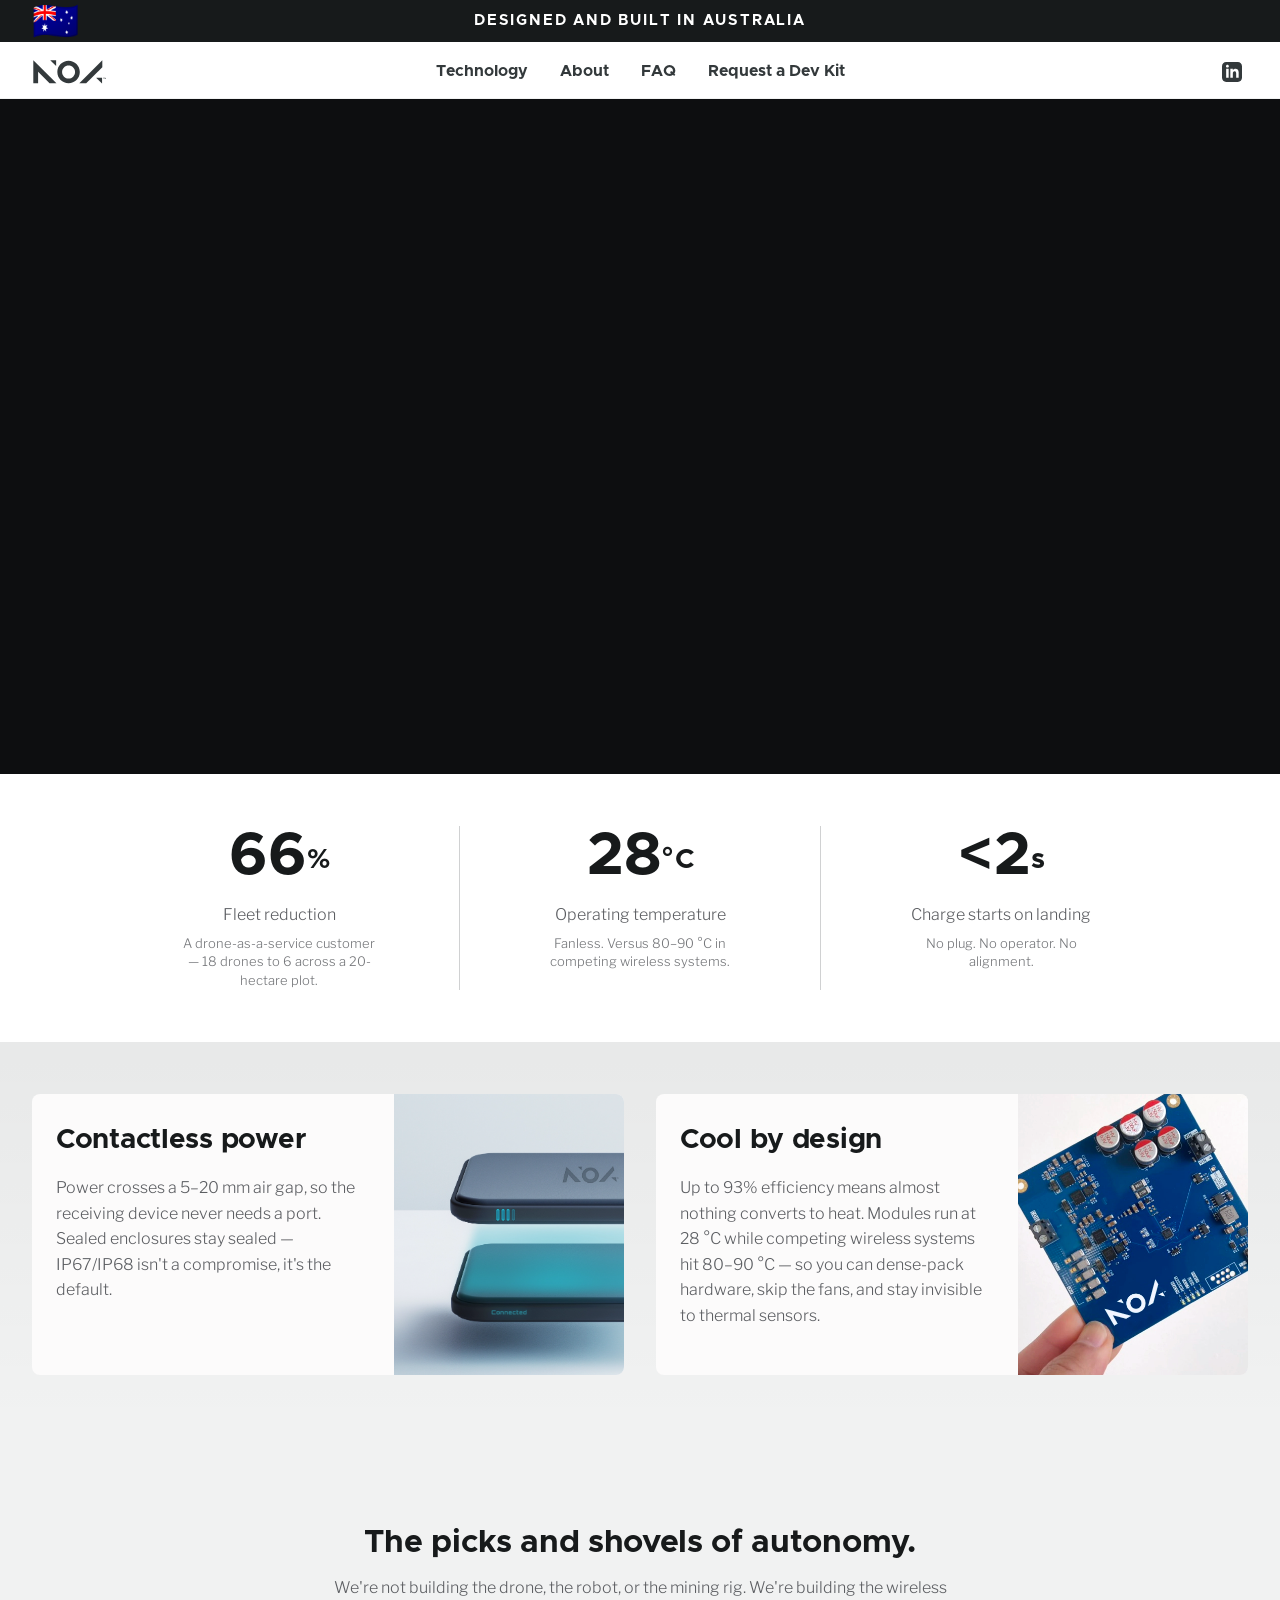
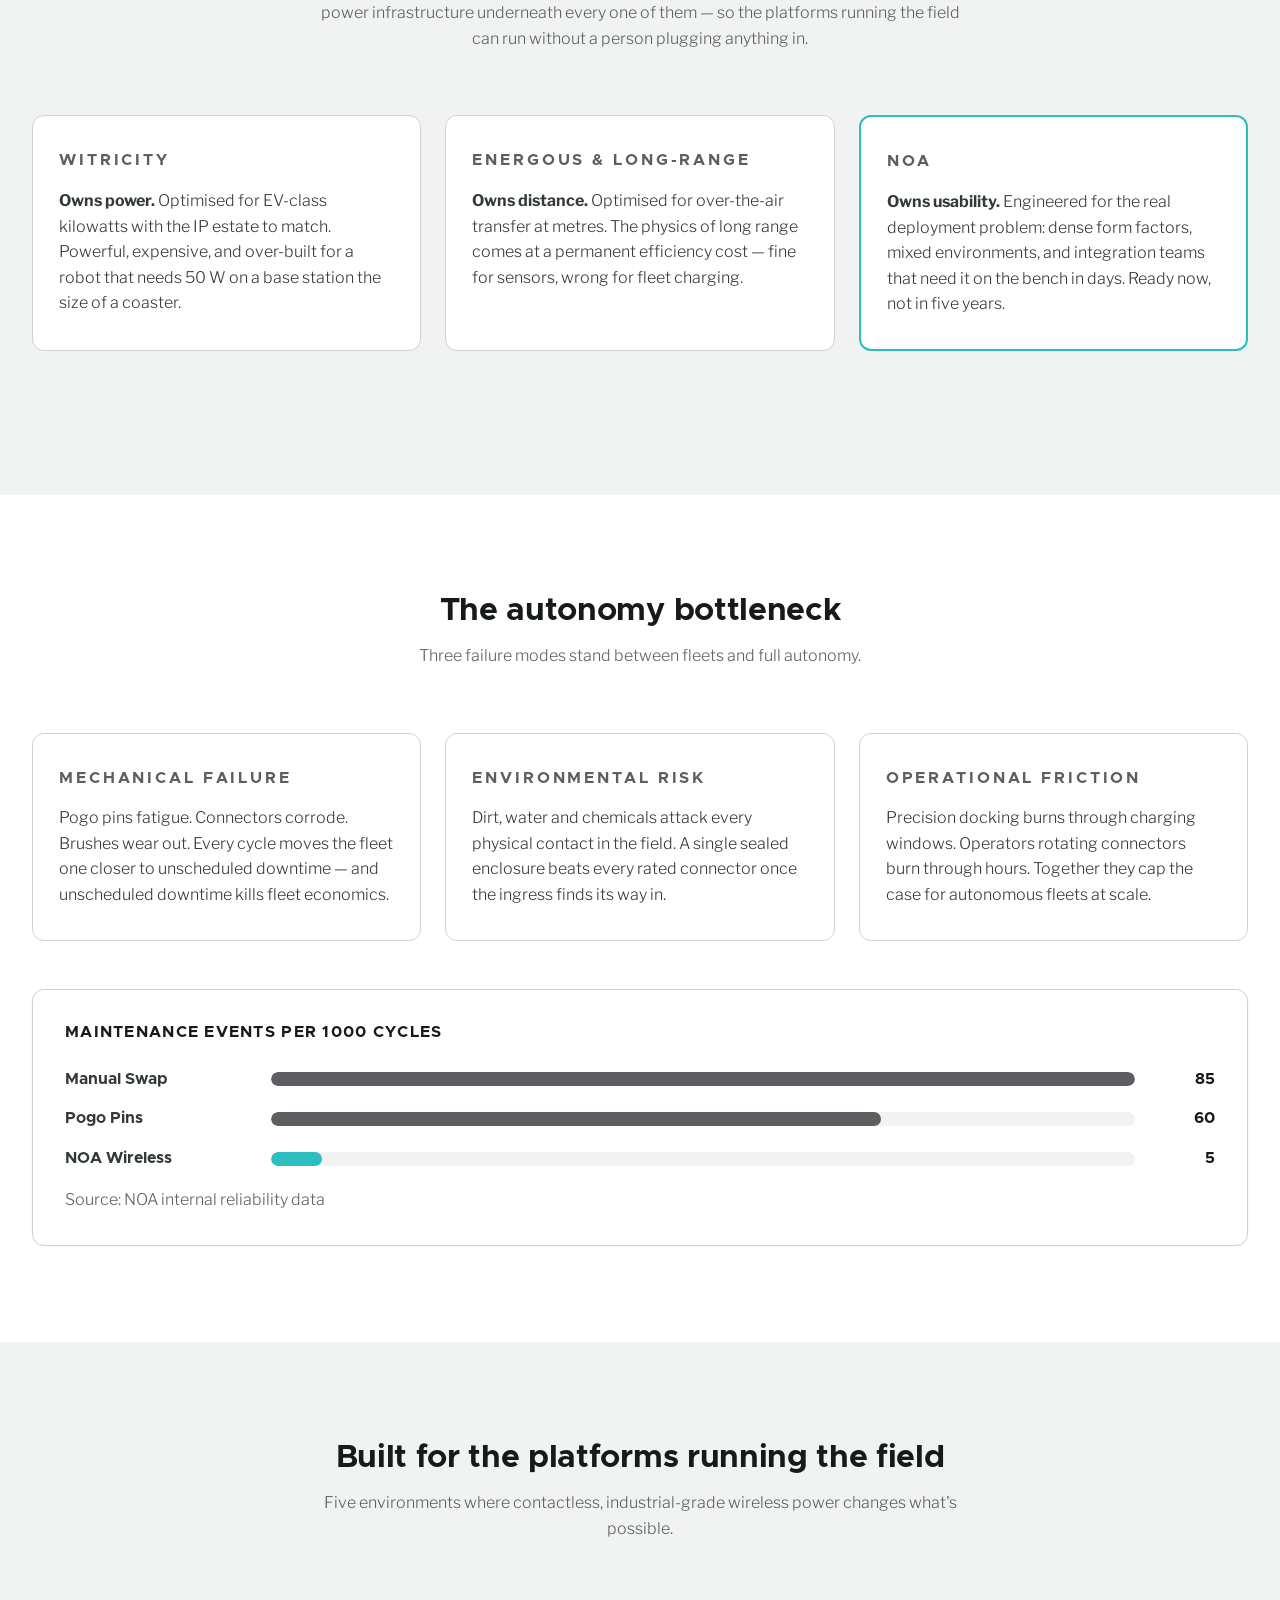
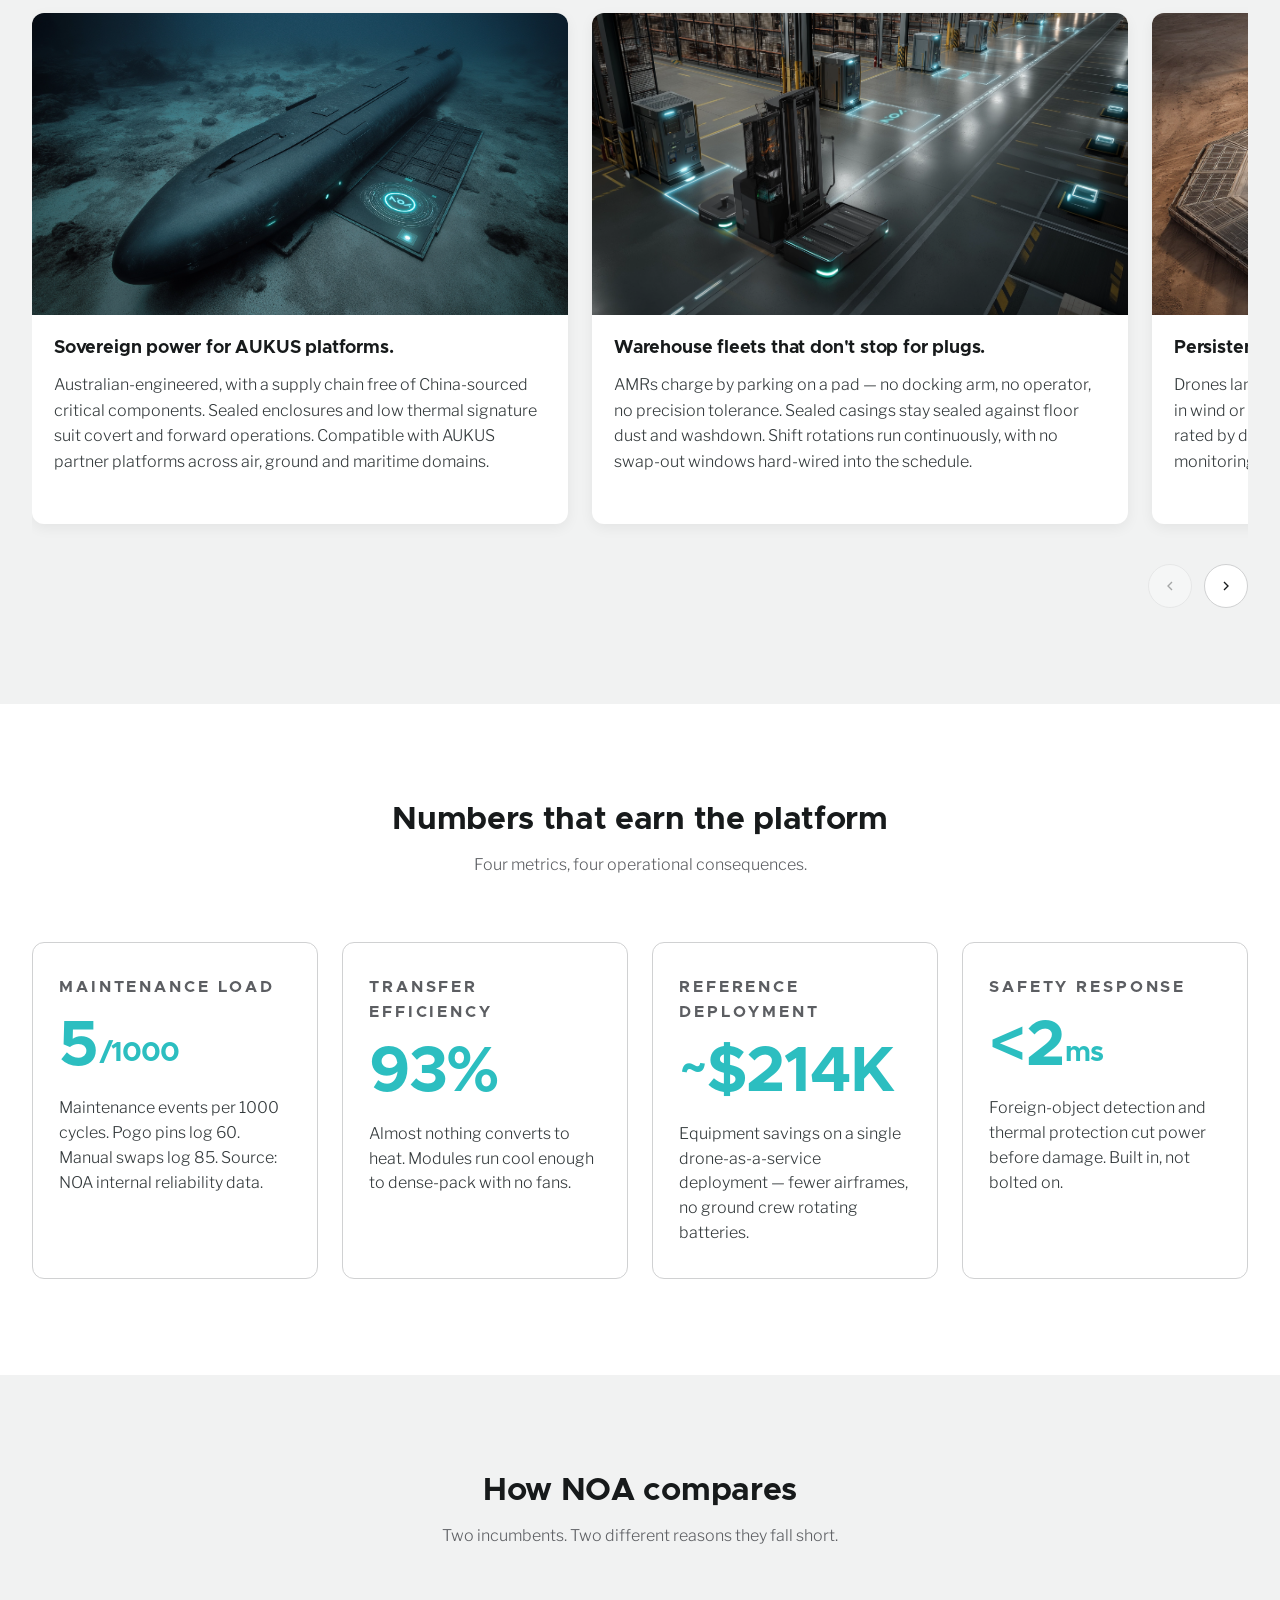
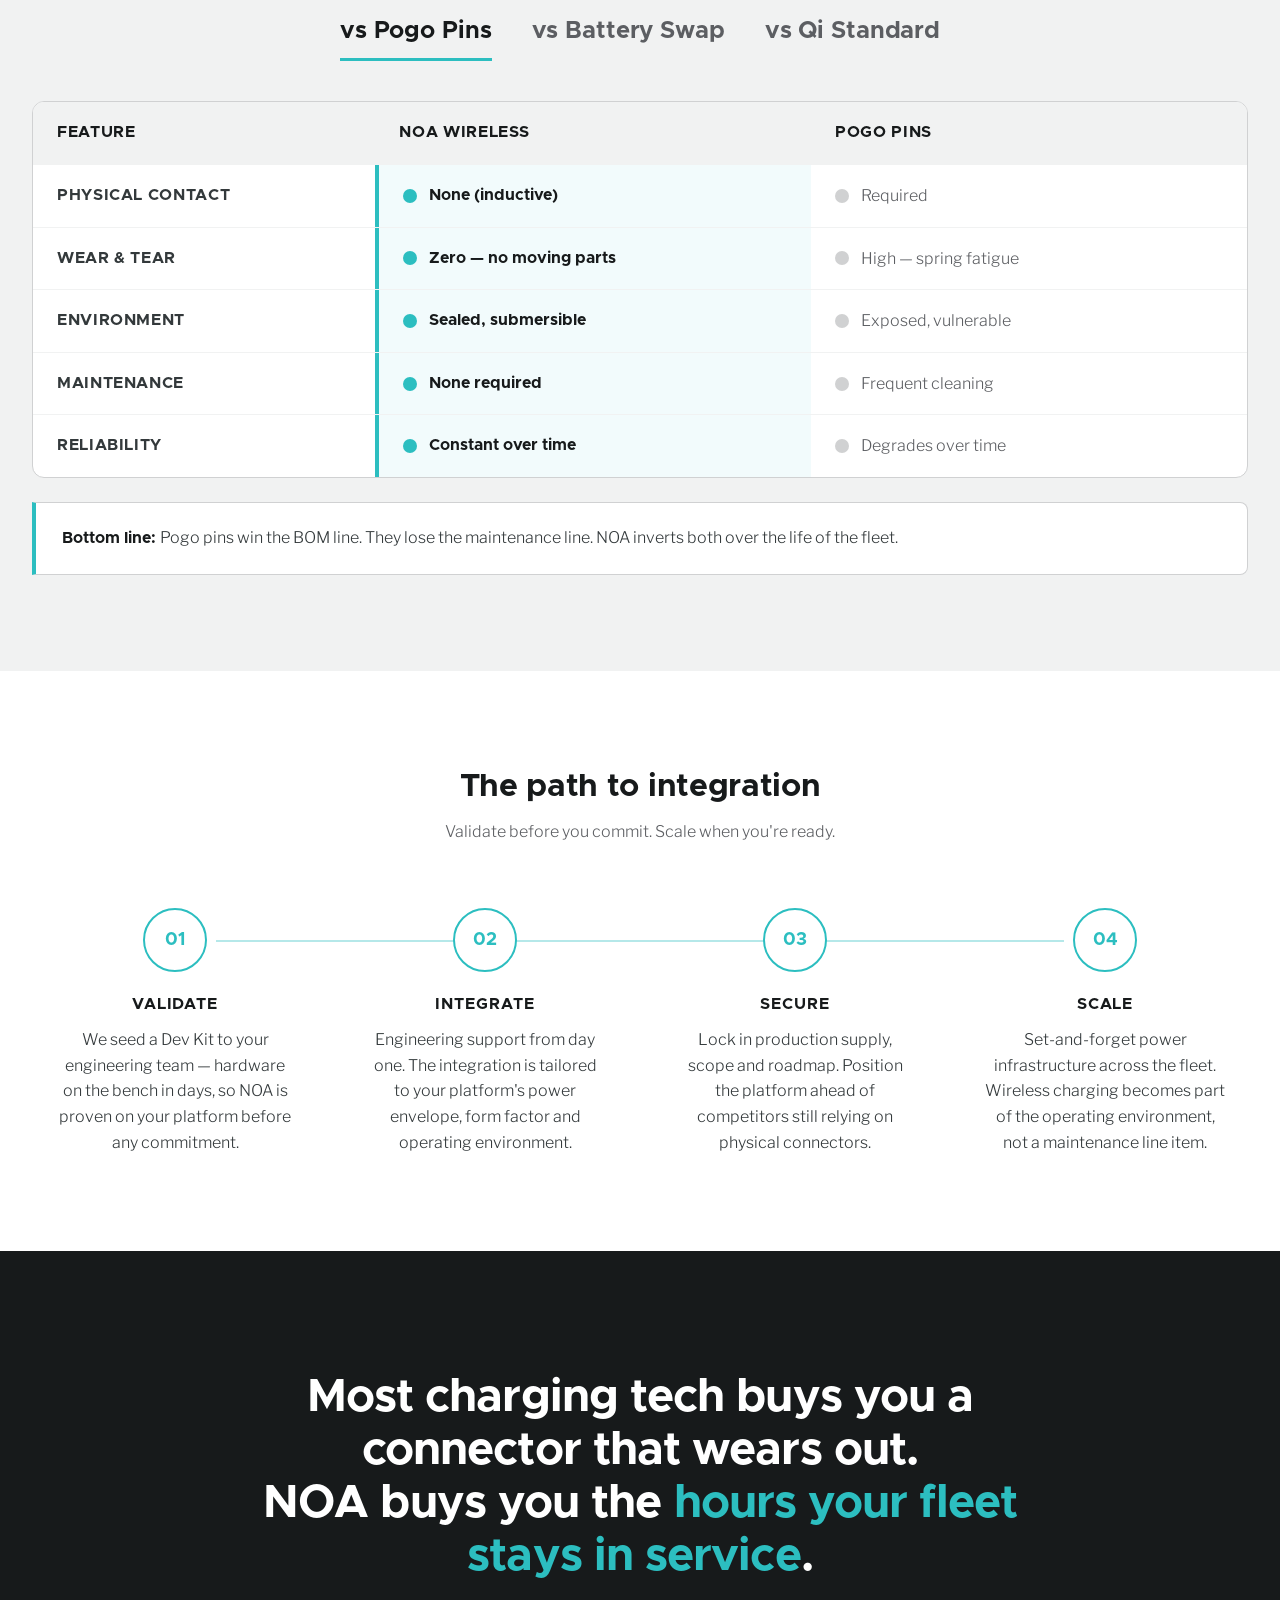
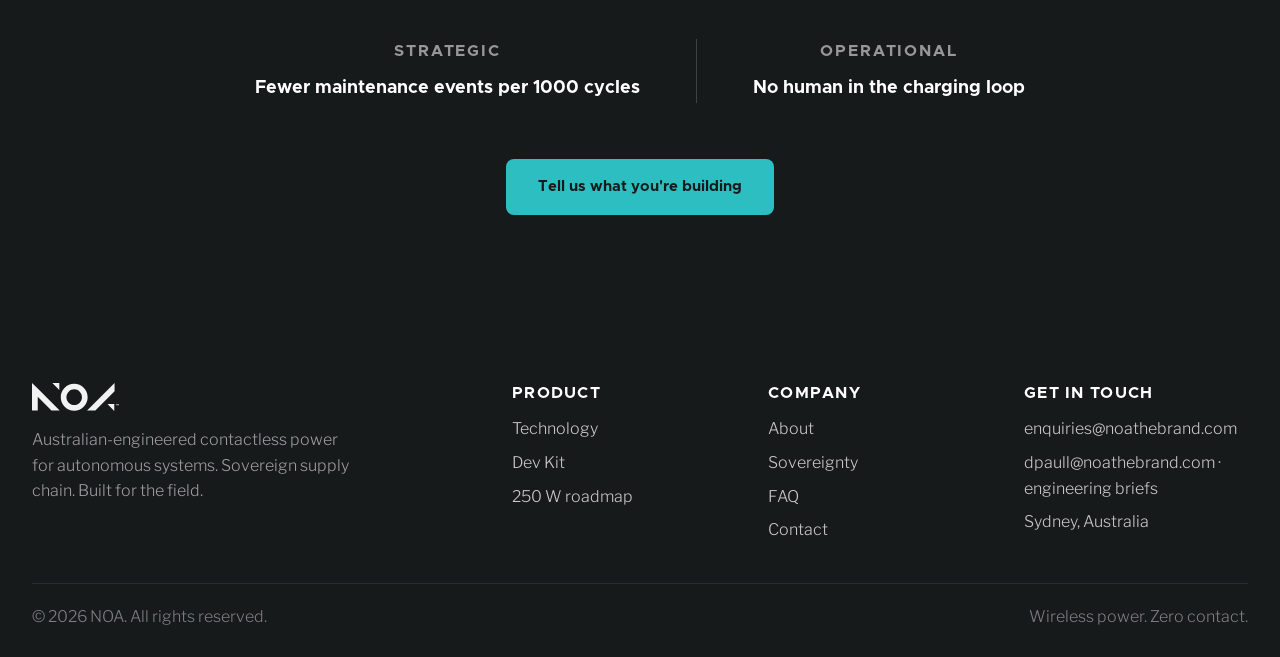
==== index.html @ d6470576 "Initial commit — NOA marketing website" ====
<!doctype html>
<html lang="en">
<head>
<meta charset="utf-8" />
<meta name="viewport" content="width=device-width, initial-scale=1" />
<title>NOA — Wireless Power. Zero Contact.</title>
<meta name="description" content="Australian-engineered contactless wireless power for autonomous platforms. 1–500W programmable, up to 93% efficiency, 28°C operating temperature, 5–20mm air gap. Sovereign supply chain." />

<!-- Open Graph / LinkedIn / Twitter share previews -->
<meta property="og:title" content="NOA — Wireless Power. Zero Contact." />
<meta property="og:description" content="Australian-engineered contactless wireless power for autonomous platforms. Sovereign supply chain. Built for the field." />
<meta property="og:type" content="website" />
<meta property="og:image" content="assets/hero-bg.png" />
<meta name="twitter:card" content="summary_large_image" />
<meta name="twitter:title" content="NOA — Wireless Power. Zero Contact." />
<meta name="twitter:description" content="Australian-engineered contactless wireless power for autonomous platforms. Sovereign supply chain. Built for the field." />
<meta name="twitter:image" content="assets/hero-bg.png" />
<link rel="icon" type="image/svg+xml" href="assets/logo.svg" />

<link rel="preconnect" href="https://fonts.googleapis.com">
<link rel="preconnect" href="https://fonts.gstatic.com" crossorigin>
<link href="https://fonts.googleapis.com/css2?family=Libre+Franklin:wght@300&display=swap" rel="stylesheet">

<style>
/* ---------- self-hosted brand font ---------- */
@font-face{
  font-family: "Metropolis";
  src: url("assets/fonts/Metropolis-Bold.otf") format("opentype");
  font-weight: 700;
  font-style: normal;
  font-display: swap;
}

/* ---------- design tokens (from Figma style guide node 10:150) ---------- */
:root{
  --c-ink:        #171a1b;   /* near-black */
  --c-charcoal:   #33393b;   /* dark grey */
  --c-mid:        #5c5e62;   /* mid grey */
  --c-iron:       #d0d1d2;   /* divider grey */
  --c-mist:       #d4dddd;   /* lighter grey */
  --c-fog:        #f1f2f2;   /* section grey */
  --c-paper:      #fcfbfb;   /* card grey */
  --c-white:      #ffffff;
  --c-teal:       #2cbec0;   /* primary teal */
  --c-teal-soft:  #69c9ca;   /* soft teal */

  --font-head: "Metropolis", system-ui, sans-serif;
  --font-body: "Libre Franklin", system-ui, sans-serif;

  --radius-sm: 4px;
  --radius-md: 8px;

  --container: 1280px;
}

/* ---------- reset ---------- */
*,*::before,*::after{ box-sizing: border-box; }
html,body{ margin:0; padding:0; }
body{
  font-family: var(--font-body);
  font-weight: 300;
  color: var(--c-charcoal);
  background: var(--c-white);
  -webkit-font-smoothing: antialiased;
  font-size: 16px;
  line-height: 1.6;
}
img{ display:block; max-width:100%; height:auto; }
a{ color: inherit; text-decoration: none; }
button{ font: inherit; }

h1,h2,h3,h4{
  font-family: var(--font-head);
  color: var(--c-ink);
  margin: 0;
  font-weight: 700;
  letter-spacing: -0.01em;
}
h1{ font-size: 38px; line-height: 1.2; }
h2{ font-size: 32px; line-height: 1.25; }
h3{ font-size: 24px; line-height: 1.32; }
h4{ font-size: 16px; line-height: 1.32; }

.eyebrow{
  font-family: var(--font-head);
  font-weight: 700;
  text-transform: uppercase;
  letter-spacing: 0.18em;
  font-size: 16px;
  color: var(--c-charcoal);
}

/* ---------- top bar (ticker + nav) ---------- */
.topbar{
  position: sticky;
  top: 0;
  z-index: 50;
}

/* announcement ticker */
.ticker{
  background: var(--c-ink);
  color: #ffffff;
}
.ticker__inner{
  position: relative;
  max-width: var(--container);
  margin: 0 auto;
  padding: 0 32px;
  height: 42px;
}
.ticker__item{
  position: absolute;
  inset: 0;
  display: flex;
  align-items: center;
  justify-content: center;
  font-family: var(--font-head);
  font-weight: 700;
  font-size: 15px;
  letter-spacing: 0.12em;
  text-transform: uppercase;
  color: #ffffff;
  opacity: 0;
  transition: opacity 400ms ease;
  pointer-events: none;
  white-space: nowrap;
  text-align: center;
  padding: 0 12px;
}
.ticker__item.is-active{ opacity: 1; }
.ticker__flag{
  position: absolute;
  left: 32px;
  top: 50%;
  transform: translateY(-50%);
  font-size: 38px;
  line-height: 1;
  z-index: 2;
  pointer-events: none;
  font-family: "Apple Color Emoji", "Segoe UI Emoji", "Noto Color Emoji", sans-serif;
}

/* ---------- header ---------- */
.site-header{
  background: rgba(255,255,255,0.92);
  backdrop-filter: saturate(140%) blur(8px);
  border-bottom: 1px solid var(--c-fog);
}
.site-header__inner{
  max-width: var(--container);
  margin: 0 auto;
  padding: 14px 32px;
  display: grid;
  grid-template-columns: 1fr auto 1fr;
  align-items: center;
  height: 56px;
}
.site-header__logo{ justify-self: start; display: inline-flex; align-items: center; }
.site-header__logo img{ height: 26px; width: auto; display: block; }
.site-nav{
  justify-self: center;
  display: flex;
  gap: 32px;
  align-items: center;
}
.site-nav a{
  font-family: var(--font-head);
  font-weight: 700;
  font-size: 16px;
  color: var(--c-charcoal);
}
.site-nav a:hover{ color: var(--c-teal); }
.site-header__social{
  justify-self: end;
  display: flex;
  align-items: center;
  gap: 14px;
}
.site-header__social a{
  display: inline-flex;
  align-items: center;
  justify-content: center;
  width: 32px;
  height: 32px;
  color: var(--c-charcoal);
  transition: color .15s ease;
}
.site-header__social a:hover{ color: var(--c-teal); }
.site-header__social svg{ width: 20px; height: 20px; display: block; }

/* ---------- hero ---------- */
.hero{
  position: relative;
  min-height: 675px;
  background: #0d0e10;
  color: #f8f8f8;
  overflow: hidden;
}
.hero__video{
  position: absolute;
  inset: 0;
  width: 100%;
  height: 100%;
  object-fit: cover;
  object-position: center bottom;
  z-index: 0;
}
.btn{
  display: inline-flex; align-items: center; justify-content: center;
  background: var(--c-teal);
  color: var(--c-ink);
  border: none;
  border-radius: var(--radius-md);
  padding: 14px 18px;
  max-height: 56px;
  font-family: var(--font-head);
  font-weight: 600;
  font-size: 16px;
  cursor: pointer;
  width: 100%;
  transition: background .15s ease, transform .15s ease;
}
.btn:hover{ background: var(--c-teal-soft); }
.btn:active{ transform: translateY(1px); }
.btn--inline{ width: auto; padding: 10px 18px; font-size: 16px; }

/* ---------- stats bar ---------- */
.stats{
  background: var(--c-white);
  padding: 52px 32px;
}
.stats__inner{
  max-width: var(--container);
  margin: 0 auto;
  display: flex;
  justify-content: center;
  align-items: stretch;
  gap: 80px;
  flex-wrap: wrap;
}
.stat{ text-align: center; min-width: 140px; }
.stat__value{
  font-family: var(--font-head);
  font-weight: 700;
  color: var(--c-ink);
  font-size: 60px;
  line-height: 1;
}
.stat__value sub{
  font-size: 28px;
  vertical-align: baseline;
  font-weight: 700;
  position: relative;
  bottom: 6px;
}
.stat__label{
  margin-top: 16px;
  color: var(--c-mid);
  font-size: 16px;
  font-family: var(--font-body);
}
.stat__sub{
  margin-top: 6px;
  color: var(--c-mid);
  font-size: 13px;
  font-family: var(--font-body);
  font-weight: 300;
  line-height: 1.45;
  max-width: 200px;
  margin-left: auto;
  margin-right: auto;
  opacity: 0.85;
}
.stats__divider{
  width: 1px;
  background: var(--c-iron);
  align-self: stretch;
}

/* ---------- feature cards (Contactless / Patented) ---------- */
.section-band{
  background: linear-gradient(180deg, rgba(0,0,0,0.04) 0%, rgba(102,102,102,0) 100%), var(--c-fog);
  padding: 52px 32px;
}
.feature-grid{
  max-width: var(--container);
  margin: 0 auto;
  display: grid;
  grid-template-columns: 1fr 1fr;
  gap: 32px;
}
.feature-card{
  background: var(--c-paper);
  border-radius: var(--radius-md);
  display: grid;
  grid-template-columns: 1fr 230px;
  min-height: 220px;
  overflow: hidden;
}
.feature-card__body{
  padding: 28px 24px;
  display: flex;
  flex-direction: column;
  justify-content: space-between;
}
.feature-card__title{
  font-family: var(--font-head);
  font-weight: 700;
  font-size: 28px;
  color: var(--c-ink);
  margin-bottom: 6px;
}
.feature-card__desc{
  color: var(--c-mid);
  font-size: 16px;
  margin-bottom: 18px;
}
.feature-card__media{
  background-position: center;
  background-size: cover;
  background-repeat: no-repeat;
}
.feature-card__media--charging{ background-image: url("assets/card-charging.webp"); }
.feature-card__media--patented{ background-image: url("assets/card-patented.webp"); }

/* ---------- footer ---------- */
.site-footer{
  background: var(--c-ink);
  color: #c8c9ca;
  padding: 48px 32px 28px;
}
.site-footer__inner{
  max-width: var(--container);
  margin: 0 auto;
  display: grid;
  grid-template-columns: 2fr 1fr 1fr 1fr;
  gap: 32px;
}
.site-footer h4{
  color: var(--c-white);
  font-size: 16px;
  text-transform: uppercase;
  letter-spacing: 0.08em;
  margin-bottom: 12px;
}
.site-footer ul{ list-style: none; padding: 0; margin: 0; }
.site-footer li{ margin-bottom: 8px; font-size: 16px; }
.site-footer a:hover{ color: var(--c-teal-soft); }
.site-footer__brand img{ height: 28px; margin-bottom: 12px; }
.site-footer__brand p{ font-size: 16px; color: #9b9d9f; max-width: 320px; }
.site-footer__bottom{
  max-width: var(--container);
  margin: 32px auto 0;
  padding-top: 20px;
  border-top: 1px solid #2a2d2f;
  display: flex;
  justify-content: space-between;
  font-size: 16px;
  color: #7c7e80;
}

/* ============================================================
   EXTENDED SECTIONS (1–6)
   ============================================================ */

.section{ padding: 96px 32px; }
.section--alt{ background: var(--c-fog); }
.section__inner{ max-width: var(--container); margin: 0 auto; }
.section__head{ text-align: center; margin-bottom: 64px; }
.section__head h2{ font-size: 32px; margin-bottom: 12px; }
.section__head p{
  font-size: 16px;
  color: var(--c-mid);
  max-width: 640px;
  margin: 0 auto;
}

/* SECTION 1 — bottleneck */
.bottleneck-grid{
  display: grid;
  grid-template-columns: repeat(3, 1fr);
  gap: 24px;
  margin-bottom: 48px;
}
.bottleneck-card{
  background: var(--c-white);
  border: 1px solid var(--c-iron);
  border-radius: 12px;
  padding: 32px 26px;
}
.bottleneck-card .eyebrow{
  display: block;
  margin-bottom: 14px;
  color: var(--c-mid);
}
.bottleneck-card p{
  font-size: 16px;
  line-height: 1.6;
  color: var(--c-charcoal);
  margin: 0;
}
.barchart{
  background: var(--c-white);
  border: 1px solid var(--c-iron);
  border-radius: 12px;
  padding: 32px;
  box-shadow: 0 1px 3px rgba(0,0,0,0.04);
}
.barchart__title{
  font-family: var(--font-head);
  font-weight: 700;
  font-size: 16px;
  color: var(--c-ink);
  margin: 0 0 24px;
  text-transform: uppercase;
  letter-spacing: 0.08em;
}
.barchart__row{
  display: grid;
  grid-template-columns: 190px 1fr 64px;
  align-items: center;
  gap: 16px;
  margin-bottom: 14px;
}
.barchart__label{
  font-family: var(--font-head);
  font-weight: 700;
  font-size: 16px;
  color: var(--c-charcoal);
}
.barchart__track{
  height: 14px;
  background: var(--c-fog);
  border-radius: 99px;
  overflow: hidden;
}
.barchart__fill{
  height: 100%;
  background: var(--c-mid);
  border-radius: 99px;
}
.barchart__fill--brand{ background: var(--c-teal); }
.barchart__value{
  font-family: var(--font-head);
  font-weight: 700;
  font-size: 16px;
  color: var(--c-ink);
  text-align: right;
}
.barchart__caption{
  margin: 16px 0 0;
  font-size: 16px;
  color: var(--c-mid);
}

/* SECTION 2 — industries carousel */
.carousel{ position: relative; }
.carousel__track{
  display: flex;
  gap: 24px;
  overflow-x: auto;
  scroll-snap-type: x mandatory;
  scroll-behavior: smooth;
  padding: 8px 0 24px;
  -webkit-overflow-scrolling: touch;
  scrollbar-width: none;
}
.carousel__track::-webkit-scrollbar{ display: none; }
.carousel__card{
  flex: 0 0 536px;
  scroll-snap-align: start;
  background: var(--c-white);
  border-radius: 12px;
  overflow: hidden;
  box-shadow: 0 4px 14px rgba(0,0,0,0.06);
  display: flex;
  flex-direction: column;
}
.carousel__card-image{
  aspect-ratio: 16 / 9;
  background: var(--c-fog);
  background-size: cover;
  background-position: center;
}
.carousel__card-body{
  padding: 22px 22px 24px;
  display: flex;
  flex-direction: column;
  gap: 12px;
  flex: 1;
}
.carousel__card-headline{
  font-family: var(--font-head);
  font-weight: 700;
  font-size: 18px;
  line-height: 1.3;
  color: var(--c-ink);
  margin: 0;
}
.carousel__card-body p{
  font-size: 16px;
  line-height: 1.6;
  color: var(--c-charcoal);
  margin: 0;
}
.carousel__nav{
  display: flex;
  gap: 12px;
  justify-content: flex-end;
  margin-top: 16px;
}
.carousel__btn{
  width: 44px;
  height: 44px;
  border-radius: 50%;
  border: 1px solid var(--c-iron);
  background: var(--c-white);
  color: var(--c-ink);
  cursor: pointer;
  display: inline-flex;
  align-items: center;
  justify-content: center;
  transition: border-color .15s, color .15s, opacity .15s;
}
.carousel__btn:hover{ border-color: var(--c-teal); color: var(--c-teal); }
.carousel__btn:focus-visible{ outline: 2px solid var(--c-teal); outline-offset: 2px; }
.carousel__btn:disabled{ opacity: 0.35; cursor: not-allowed; }
.carousel__btn svg{ width: 16px; height: 16px; }

/* SECTION 3 — Core USP grid */
.usp-grid{
  display: grid;
  grid-template-columns: repeat(4, 1fr);
  gap: 24px;
}
.usp-tile{
  background: var(--c-white);
  border: 1px solid var(--c-iron);
  border-radius: 12px;
  padding: 32px 26px;
  display: flex;
  flex-direction: column;
}
.usp-tile .eyebrow{
  display: block;
  margin-bottom: 14px;
  color: var(--c-mid);
}
.usp-tile__stat{
  font-family: var(--font-head);
  font-weight: 700;
  font-size: 64px;
  line-height: 1;
  color: var(--c-teal);
  margin: 0 0 18px;
  letter-spacing: -0.02em;
}
.usp-tile__stat sub{
  font-size: 28px;
  vertical-align: baseline;
  font-weight: 700;
  position: relative;
  bottom: 4px;
  margin-left: 2px;
}
.usp-tile__consequence{
  font-size: 16px;
  line-height: 1.55;
  color: var(--c-charcoal);
  margin: 0;
}

/* SECTION 4 — comparison */
.compare{
  background: var(--c-white);
  border: 1px solid var(--c-iron);
  border-radius: 12px;
  overflow: hidden;
}
.compare__row{
  display: grid;
  grid-template-columns: 1.1fr 1.4fr 1.4fr;
  border-bottom: 1px solid var(--c-fog);
}
.compare__row:last-child{ border-bottom: 0; }
.compare__row--head{ background: var(--c-fog); }
.compare__cell{
  padding: 18px 24px;
  font-size: 16px;
  color: var(--c-charcoal);
  display: flex;
  align-items: center;
}
.compare__row--head .compare__cell{
  font-family: var(--font-head);
  font-weight: 700;
  font-size: 16px;
  text-transform: uppercase;
  letter-spacing: 0.04em;
  color: var(--c-ink);
}
.compare__cell--feature{
  font-family: var(--font-head);
  font-weight: 700;
  font-size: 16px;
  text-transform: uppercase;
  letter-spacing: 0.04em;
  color: var(--c-charcoal);
}
.compare__cell--noa{
  background: rgba(44,190,192,0.06);
  border-left: 4px solid var(--c-teal);
  font-family: var(--font-head);
  font-weight: 700;
  font-size: 16px;
  color: var(--c-ink);
}
.compare__cell--pogo{ color: var(--c-mid); }
.compare__indicator{
  display: inline-block;
  width: 14px;
  height: 14px;
  border-radius: 50%;
  margin-right: 12px;
  flex-shrink: 0;
}
.compare__cell--noa .compare__indicator{ background: var(--c-teal); }
.compare__cell--pogo .compare__indicator{ background: var(--c-iron); }
.compare-callout{
  margin-top: 24px;
  padding: 22px 26px;
  border-left: 4px solid var(--c-teal);
  background: var(--c-white);
  border-radius: 0 8px 8px 0;
  font-size: 16px;
  line-height: 1.6;
  color: var(--c-charcoal);
  border-top: 1px solid var(--c-iron);
  border-right: 1px solid var(--c-iron);
  border-bottom: 1px solid var(--c-iron);
}
.compare-callout strong{
  font-family: var(--font-head);
  font-weight: 700;
  color: var(--c-ink);
  margin-right: 4px;
}

/* Qi cells — same visual treatment as pogo */
.compare__cell--qi{ color: var(--c-mid); }
.compare__cell--qi .compare__indicator{ background: var(--c-iron); }

/* Battery-swap cells — same visual treatment as pogo */
.compare__cell--swap{ color: var(--c-mid); }
.compare__cell--swap .compare__indicator{ background: var(--c-iron); }

/* compare-tabs — tabbed switching between comparison panels */
.compare-tabs__list{
  display: flex;
  justify-content: center;
  flex-wrap: wrap;
  gap: 40px;
  margin-bottom: 40px;
}
.compare-tabs__btn{
  font-family: var(--font-head);
  font-weight: 700;
  font-size: 24px;
  line-height: 1.25;
  letter-spacing: -0.005em;
  padding: 4px 0 12px;
  background: transparent;
  border: 0;
  border-bottom: 3px solid transparent;
  border-radius: 0;
  color: var(--c-mid);
  cursor: pointer;
  transition: color 0.15s ease, border-color 0.15s ease;
}
.compare-tabs__btn:hover{
  color: var(--c-teal);
}
.compare-tabs__btn[aria-selected="true"]{
  color: var(--c-ink);
  border-bottom-color: var(--c-teal);
}
.compare-tabs__btn[aria-selected="true"]:hover{
  color: var(--c-ink);
}
.compare-tabs__btn:focus-visible{
  outline: 2px solid var(--c-teal);
  outline-offset: 4px;
}
.compare-tabs__panels{
  display: grid;
  grid-template-columns: 1fr;
}
.compare-tabs__panel{
  grid-area: 1 / 1;
  opacity: 1;
  visibility: visible;
  transition: opacity 200ms ease, visibility 0s linear 0s;
}
.compare-tabs__panel[hidden]{
  display: block;
  opacity: 0;
  visibility: hidden;
  pointer-events: none;
  transition: opacity 200ms ease, visibility 0s linear 200ms;
}
@media (prefers-reduced-motion: reduce){
  .compare-tabs__panel{ transition: none; }
  .compare-tabs__panel[hidden]{ transition: none; }
}

/* SECTION 5 — path to integration */
.path-flow{
  display: grid;
  grid-template-columns: repeat(4, 1fr);
  gap: 24px;
  position: relative;
}
.path-flow::before{
  content: "";
  position: absolute;
  top: 32px;
  left: calc(12.5% + 32px);
  right: calc(12.5% + 32px);
  height: 2px;
  background: rgba(44,190,192,0.35);
  z-index: 0;
}
.path-step{
  position: relative;
  z-index: 1;
  text-align: center;
  display: flex;
  flex-direction: column;
  align-items: center;
}
.path-step__num{
  width: 64px;
  height: 64px;
  border-radius: 50%;
  background: var(--c-white);
  border: 2px solid var(--c-teal);
  display: flex;
  align-items: center;
  justify-content: center;
  font-family: var(--font-head);
  font-weight: 700;
  font-size: 18px;
  color: var(--c-teal);
  margin-bottom: 22px;
}
.path-step__label{
  font-family: var(--font-head);
  font-weight: 700;
  font-size: 16px;
  text-transform: uppercase;
  letter-spacing: 0.06em;
  color: var(--c-ink);
  margin: 0 0 12px;
}
.path-step__body{
  font-size: 16px;
  line-height: 1.6;
  color: var(--c-charcoal);
  margin: 0;
  max-width: 240px;
}

/* SECTION 6 — strategic choice closer */
.closer{
  background: var(--c-ink);
  color: #f5f5f5;
  padding: 120px 32px;
  text-align: center;
}
.closer__inner{ max-width: 880px; margin: 0 auto; }
.closer__head{
  font-family: var(--font-head);
  font-weight: 700;
  font-size: 46px;
  line-height: 1.15;
  color: #ffffff;
  margin: 0 0 56px;
  letter-spacing: -0.02em;
}
.closer__head .accent{ color: var(--c-teal); }
.closer__pillars{
  display: flex;
  justify-content: center;
  align-items: stretch;
  gap: 56px;
  margin-bottom: 56px;
}
.closer__pillar{
  text-align: center;
  display: flex;
  flex-direction: column;
  gap: 10px;
}
.closer__pillar-label{
  font-family: var(--font-head);
  font-weight: 700;
  font-size: 16px;
  text-transform: uppercase;
  letter-spacing: 0.12em;
  color: rgba(255,255,255,0.55);
}
.closer__pillar-text{
  font-family: var(--font-head);
  font-weight: 700;
  font-size: 18px;
  color: #ffffff;
}
.closer__divider{
  width: 1px;
  background: rgba(255,255,255,0.18);
}
.closer .btn{
  width: auto;
  padding: 16px 32px;
  font-size: 15px;
  border-color: var(--c-teal);
}

/* shared responsive for new sections */
@media (max-width: 1024px){
  .usp-grid{ grid-template-columns: repeat(2, 1fr); }
  .carousel__card{ flex: 0 0 536px; }
  .path-flow::before{ left: 12.5%; right: 12.5%; }
}
@media (max-width: 768px){
  .section{ padding: 64px 20px; }
  .section__head{ margin-bottom: 40px; }
  .section__head h2{ font-size: 26px; }
  .bottleneck-grid{ grid-template-columns: 1fr; gap: 16px; margin-bottom: 32px; }
  .barchart{ padding: 24px 20px; }
  .barchart__row{ grid-template-columns: 130px 1fr 48px; gap: 12px; }
  .barchart__label{ font-size: 14px; }
  .barchart__caption{ font-size: 14px; }
  .carousel__card{ flex: 0 0 536px; }
  .carousel__nav{ display: none; }
  .usp-grid{ grid-template-columns: 1fr; }
  .usp-tile__stat{ font-size: 56px; }
  .compare__row{ grid-template-columns: 1fr; }
  .compare__row--head{ display: none; }
  .compare__cell{ padding: 12px 20px; font-size: 16px; }
  .compare__cell--feature{ background: var(--c-fog); padding-top: 14px; padding-bottom: 14px; }
  .compare__cell--noa::before{ content: "NOA Wireless · "; font-size: 16px; letter-spacing: 0.04em; color: var(--c-teal); margin-right: 8px; text-transform: uppercase; }
  .compare__cell--pogo::before{ content: "Pogo Pins · "; font-size: 16px; letter-spacing: 0.04em; color: var(--c-mid); margin-right: 8px; text-transform: uppercase; }
  .compare__cell--qi::before{ content: "Qi Standard · "; font-size: 16px; letter-spacing: 0.04em; color: var(--c-mid); margin-right: 8px; text-transform: uppercase; }
  .compare__cell--swap::before{ content: "Battery Swap · "; font-size: 16px; letter-spacing: 0.04em; color: var(--c-mid); margin-right: 8px; text-transform: uppercase; }
  .path-flow{ grid-template-columns: 1fr; gap: 36px; }
  .path-flow::before{ display: none; }
  .path-step__label{ font-size: 14px; }
  .closer{ padding: 80px 20px; }
  .closer__head{ font-size: 22px; margin-bottom: 40px; }
  .closer__pillars{ flex-direction: column; gap: 28px; margin-bottom: 40px; }
  .closer__divider{ display: none; }
  .closer__pillar-label{ font-size: 13px; }
  .eyebrow{ font-size: 14px; }
  .site-nav a{ font-size: 14px; }
  .site-footer h4{ font-size: 14px; }
  .site-footer li{ font-size: 14px; }
  .site-footer__brand p{ font-size: 14px; }
  .site-footer__bottom{ font-size: 12px; flex-wrap: wrap; gap: 8px; }
}
@media (prefers-reduced-motion: reduce){
  .carousel__track{ scroll-behavior: auto; }
}

/* ---------- responsive ---------- */
@media (max-width: 980px){
  .feature-grid{ grid-template-columns: 1fr; }
  .feature-card{ grid-template-columns: 1fr; }
  .feature-card__media{ height: 180px; }
  .site-footer__inner{ grid-template-columns: 1fr 1fr; }
}
@media (max-width: 600px){
  .ticker{ display: none; }
  .stats__inner{ gap: 32px; }
  .stats__divider{ display: none; }
  .stat__value{ font-size: 44px; }
  .site-header__inner{ padding: 12px 20px; }
  .site-nav a:last-child{ display: none; }
  .site-nav{ gap: 14px; }
}
</style>
</head>
<body>

<!-- ============ TOPBAR (TICKER + HEADER) ============ -->
<div class="topbar">
  <div class="ticker" aria-label="Announcements">
    <div class="ticker__inner" id="ticker">
      <span class="ticker__flag" aria-hidden="true">🇦🇺</span>
      <div class="ticker__item is-active">Designed and built in Australia</div>
      <div class="ticker__item">Sovereign supply chain. No China-sourced components.</div>
      <div class="ticker__item">Sovereign capability for AUKUS partners</div>
    </div>
  </div>
<header class="site-header">
  <div class="site-header__inner">
    <a href="/" class="site-header__logo" aria-label="NOA home">
      <img src="assets/logo.svg" alt="NOA" />
    </a>
    <nav class="site-nav" aria-label="Primary">
      <a href="tech.html">Technology</a>
      <a href="about.html">About</a>
      <a href="faq.html">FAQ</a>
      <a href="contact.html">Request a Dev Kit</a>
    </nav>
    <div class="site-header__social">
      <a href="https://au.linkedin.com/company/noathebrand" target="_blank" rel="noopener" aria-label="NOA on LinkedIn">
        <svg viewBox="0 0 24 24" aria-hidden="true" fill="currentColor"><path d="M19 0h-14c-2.761 0-5 2.239-5 5v14c0 2.761 2.239 5 5 5h14c2.762 0 5-2.239 5-5v-14c0-2.761-2.238-5-5-5zm-11 19h-3v-11h3v11zm-1.5-12.268c-.966 0-1.75-.79-1.75-1.764s.784-1.764 1.75-1.764 1.75.79 1.75 1.764-.783 1.764-1.75 1.764zm13.5 12.268h-3v-5.604c0-3.368-4-3.113-4 0v5.604h-3v-11h3v1.765c1.396-2.586 7-2.777 7 2.476v6.759z"/></svg>
      </a>
    </div>
  </div>
</header>
</div>

<!-- ============ HERO ============ -->
<section class="hero" aria-label="NOA introduction">
  <video class="hero__video" autoplay muted loop playsinline poster="assets/hero-bg.png" aria-hidden="true">
    <source src="assets/NOA-DRONE-WIRELESS-CHARGE-26SEC_LOOP-UHD%202_1.mp4" type="video/mp4" />
  </video>
  <script>
    (function(){
      var w = window.innerWidth || document.documentElement.clientWidth || screen.width;
      if(w > 0 && w <= 768){
        var v = document.currentScript.previousElementSibling;
        v.querySelector('source').src = 'assets/NOA-DRONE-WIRELESS-CHARGE-26SEC_MOBILE.mp4';
        v.load();
      }
    })();
  </script>
</section>

<!-- ============ STATS — proof-led ============ -->
<section class="stats" aria-label="Proof points">
  <div class="stats__inner">
    <div class="stat">
      <div class="stat__value">66<sub>%</sub></div>
      <div class="stat__label">Fleet reduction</div>
      <div class="stat__sub">A drone-as-a-service customer — 18 drones to 6 across a 20-hectare plot.</div>
    </div>
    <div class="stats__divider" aria-hidden="true"></div>
    <div class="stat">
      <div class="stat__value">28<sub>°C</sub></div>
      <div class="stat__label">Operating temperature</div>
      <div class="stat__sub">Fanless. Versus 80–90&nbsp;°C in competing wireless systems.</div>
    </div>
    <div class="stats__divider" aria-hidden="true"></div>
    <div class="stat">
      <div class="stat__value">&lt;2<sub>s</sub></div>
      <div class="stat__label">Charge starts on landing</div>
      <div class="stat__sub">No plug. No operator. No alignment.</div>
    </div>
  </div>
</section>

<!-- ============ FEATURE CARDS ============ -->
<section class="section-band" aria-label="Capabilities">
  <div class="feature-grid">

    <article class="feature-card">
      <div class="feature-card__body">
        <div>
          <h3 class="feature-card__title">Contactless power</h3>
          <p class="feature-card__desc">Power crosses a 5–20&nbsp;mm air gap, so the receiving device never needs a port. Sealed enclosures stay sealed — IP67/IP68 isn't a compromise, it's the default.</p>
        </div>
      </div>
      <div class="feature-card__media feature-card__media--charging" role="img" aria-label="Wireless charging pad"></div>
    </article>

    <article class="feature-card">
      <div class="feature-card__body">
        <div>
          <h3 class="feature-card__title">Cool by design</h3>
          <p class="feature-card__desc">Up to 93% efficiency means almost nothing converts to heat. Modules run at 28&nbsp;°C while competing wireless systems hit 80–90&nbsp;°C — so you can dense-pack hardware, skip the fans, and stay invisible to thermal sensors.</p>
        </div>
      </div>
      <div class="feature-card__media feature-card__media--patented" role="img" aria-label="NOA receiver coil"></div>
    </article>

  </div>
</section>

<!-- ============ POSITIONING — PICKS & SHOVELS / USABILITY ============ -->
<section class="section section--alt" id="positioning" aria-labelledby="positioning-heading">
  <div class="section__inner">
    <div class="section__head">
      <h2 id="positioning-heading">The picks and shovels of autonomy.</h2>
      <p>We're not building the drone, the robot, or the mining rig. We're building the wireless power infrastructure underneath every one of them — so the platforms running the field can run without a person plugging anything in.</p>
    </div>

    <div class="bottleneck-grid">
      <article class="bottleneck-card">
        <span class="eyebrow">WiTricity</span>
        <p><strong>Owns power.</strong> Optimised for EV-class kilowatts with the IP estate to match. Powerful, expensive, and over-built for a robot that needs 50&nbsp;W on a base station the size of a coaster.</p>
      </article>
      <article class="bottleneck-card">
        <span class="eyebrow">Energous &amp; long-range</span>
        <p><strong>Owns distance.</strong> Optimised for over-the-air transfer at metres. The physics of long range comes at a permanent efficiency cost — fine for sensors, wrong for fleet charging.</p>
      </article>
      <article class="bottleneck-card" style="border-color: var(--c-teal); border-width: 2px;">
        <span class="eyebrow">NOA</span>
        <p><strong>Owns usability.</strong> Engineered for the real deployment problem: dense form factors, mixed environments, and integration teams that need it on the bench in days. Ready now, not in five years.</p>
      </article>
    </div>
  </div>
</section>

<!-- ============ SECTION 1 — BOTTLENECK ============ -->
<section class="section" id="bottleneck" aria-labelledby="bottleneck-heading">
  <div class="section__inner">
    <div class="section__head">
      <h2 id="bottleneck-heading">The autonomy bottleneck</h2>
      <p>Three failure modes stand between fleets and full autonomy.</p>
    </div>

    <div class="bottleneck-grid">
      <article class="bottleneck-card">
        <span class="eyebrow">Mechanical failure</span>
        <p>Pogo pins fatigue. Connectors corrode. Brushes wear out. Every cycle moves the fleet one closer to unscheduled downtime — and unscheduled downtime kills fleet economics.</p>
      </article>
      <article class="bottleneck-card">
        <span class="eyebrow">Environmental risk</span>
        <p>Dirt, water and chemicals attack every physical contact in the field. A single sealed enclosure beats every rated connector once the ingress finds its way in.</p>
      </article>
      <article class="bottleneck-card">
        <span class="eyebrow">Operational friction</span>
        <p>Precision docking burns through charging windows. Operators rotating connectors burn through hours. Together they cap the case for autonomous fleets at scale.</p>
      </article>
    </div>

    <div class="barchart" role="img" aria-label="Maintenance events per 1000 cycles: Manual Swap 85, Pogo Pins 60, NOA Wireless 5">
      <h3 class="barchart__title">Maintenance events per 1000 cycles</h3>
      <div class="barchart__row">
        <div class="barchart__label">Manual Swap</div>
        <div class="barchart__track"><div class="barchart__fill" style="width: 100%;"></div></div>
        <div class="barchart__value">85</div>
      </div>
      <div class="barchart__row">
        <div class="barchart__label">Pogo Pins</div>
        <div class="barchart__track"><div class="barchart__fill" style="width: 70.6%;"></div></div>
        <div class="barchart__value">60</div>
      </div>
      <div class="barchart__row">
        <div class="barchart__label">NOA Wireless</div>
        <div class="barchart__track"><div class="barchart__fill barchart__fill--brand" style="width: 5.9%;"></div></div>
        <div class="barchart__value">5</div>
      </div>
      <p class="barchart__caption">Source: NOA internal reliability data</p>
    </div>
  </div>
</section>

<!-- ============ SECTION 2 — INDUSTRIES CAROUSEL ============ -->
<section class="section section--alt" id="industries" aria-labelledby="industries-heading">
  <div class="section__inner">
    <div class="section__head">
      <h2 id="industries-heading">Built for the platforms running the field</h2>
      <p>Five environments where contactless, industrial-grade wireless power changes what's possible.</p>
    </div>

    <div class="carousel">
      <div class="carousel__track" role="region" aria-label="Industries" tabindex="0">
        <article class="carousel__card">
          <div class="carousel__card-image" style="background-image: url('assets/MilitaryDrone.webp');" role="img" aria-label="Defence UAV"></div>
          <div class="carousel__card-body">
            <h3 class="carousel__card-headline">Sovereign power for AUKUS platforms.</h3>
            <p>Australian-engineered, with a supply chain free of China-sourced critical components. Sealed enclosures and low thermal signature suit covert and forward operations. Compatible with AUKUS partner platforms across air, ground and maritime domains.</p>
          </div>
        </article>
        <article class="carousel__card">
          <div class="carousel__card-image" style="background-image: url('assets/Warehousing-drones.webp');" role="img" aria-label="Warehouse AMR"></div>
          <div class="carousel__card-body">
            <h3 class="carousel__card-headline">Warehouse fleets that don't stop for plugs.</h3>
            <p>AMRs charge by parking on a pad — no docking arm, no operator, no precision tolerance. Sealed casings stay sealed against floor dust and washdown. Shift rotations run continuously, with no swap-out windows hard-wired into the schedule.</p>
          </div>
        </article>
        <article class="carousel__card">
          <div class="carousel__card-image" style="background-image: url('assets/UAV-DroneStation.webp');" role="img" aria-label="Drone landing"></div>
          <div class="carousel__card-body">
            <h3 class="carousel__card-headline">Persistent flight without ground crew.</h3>
            <p>Drones land on a pad and recharge inductively, with no plug to align in wind or low light. Payloads stay sealed against rain and dust, IP-rated by default. Surveillance, inspection and agricultural monitoring missions extend from minutes to days.</p>
          </div>
        </article>
        <article class="carousel__card">
          <div class="carousel__card-image" style="background-image: url('assets/MiningDrone.webp');" role="img" aria-label="Ground robot"></div>
          <div class="carousel__card-body">
            <h3 class="carousel__card-headline">Built for mud, vibration and twelve-hour patrols.</h3>
            <p>Power crosses contaminated air gaps without losing efficiency or shorting out. Patrol robots, mining vehicles and inspection rovers recharge at fixed stations or moving rigs without stopping for a connector. Maintenance drops to near-zero across the fleet.</p>
          </div>
        </article>
        <article class="carousel__card">
          <div class="carousel__card-image" style="background-image: url('assets/industrial-Drone.webp');" role="img" aria-label="Industrial drone"></div>
          <div class="carousel__card-body">
            <h3 class="carousel__card-headline">Where physical contacts simply can't exist.</h3>
            <p>Subsea ROVs, clean rooms and hazardous-environment platforms can't tolerate any exposed conductor — particulates leak in, sparks fly out, and a single failed docking corrodes the next ten. Inductive power passes through sealed barriers (glass, plastic, water) at full efficiency. The enclosure stays closed for the life of the platform.</p>
          </div>
        </article>
      </div>
      <div class="carousel__nav">
        <button type="button" class="carousel__btn carousel__btn--prev" aria-label="Previous industry">
          <svg viewBox="0 0 24 24" fill="none" stroke="currentColor" stroke-width="2" aria-hidden="true"><polyline points="15 18 9 12 15 6"/></svg>
        </button>
        <button type="button" class="carousel__btn carousel__btn--next" aria-label="Next industry">
          <svg viewBox="0 0 24 24" fill="none" stroke="currentColor" stroke-width="2" aria-hidden="true"><polyline points="9 18 15 12 9 6"/></svg>
        </button>
      </div>
    </div>
  </div>
</section>

<!-- ============ SECTION 3 — CORE USP STATS ============ -->
<section class="section" id="specs" aria-labelledby="specs-heading">
  <div class="section__inner">
    <div class="section__head">
      <h2 id="specs-heading">Numbers that earn the platform</h2>
      <p>Four metrics, four operational consequences.</p>
    </div>

    <div class="usp-grid">
      <div class="usp-tile">
        <span class="eyebrow">Maintenance load</span>
        <div class="usp-tile__stat">5<sub>/1000</sub></div>
        <p class="usp-tile__consequence">Maintenance events per 1000 cycles. Pogo pins log 60. Manual swaps log 85. Source: NOA internal reliability data.</p>
      </div>
      <div class="usp-tile">
        <span class="eyebrow">Transfer efficiency</span>
        <div class="usp-tile__stat">93%</div>
        <p class="usp-tile__consequence">Almost nothing converts to heat. Modules run cool enough to dense-pack with no fans.</p>
      </div>
      <div class="usp-tile">
        <span class="eyebrow">Reference deployment</span>
        <div class="usp-tile__stat">~$214K</div>
        <p class="usp-tile__consequence">Equipment savings on a single drone-as-a-service deployment — fewer airframes, no ground crew rotating batteries.</p>
      </div>
      <div class="usp-tile">
        <span class="eyebrow">Safety response</span>
        <div class="usp-tile__stat">&lt;2<sub>ms</sub></div>
        <p class="usp-tile__consequence">Foreign-object detection and thermal protection cut power before damage. Built in, not bolted on.</p>
      </div>
    </div>
  </div>
</section>

<!-- ============ SECTION 4 — COMPARISON ============ -->
<section class="section section--alt" id="comparison" aria-labelledby="comparison-heading">
  <div class="section__inner">
    <div class="section__head">
      <h2 id="comparison-heading">How NOA compares</h2>
      <p>Two incumbents. Two different reasons they fall short.</p>
    </div>

    <div class="compare-tabs">
      <div class="compare-tabs__list" role="tablist" aria-label="Comparison: NOA vs alternatives">
        <button type="button" role="tab" id="tab-pogo" aria-selected="true" aria-controls="panel-pogo" tabindex="0" class="compare-tabs__btn">vs Pogo Pins</button>
        <button type="button" role="tab" id="tab-swap" aria-selected="false" aria-controls="panel-swap" tabindex="-1" class="compare-tabs__btn">vs Battery Swap</button>
        <button type="button" role="tab" id="tab-qi" aria-selected="false" aria-controls="panel-qi" tabindex="-1" class="compare-tabs__btn">vs Qi Standard</button>
      </div>

      <div class="compare-tabs__panels">
        <div role="tabpanel" id="panel-pogo" aria-labelledby="tab-pogo" class="compare-tabs__panel">
          <div class="compare" role="table" aria-label="NOA vs pogo pins comparison">
            <div class="compare__row compare__row--head" role="row">
              <div class="compare__cell compare__cell--feature" role="columnheader">Feature</div>
              <div class="compare__cell" role="columnheader">NOA Wireless</div>
              <div class="compare__cell" role="columnheader">Pogo Pins</div>
            </div>
            <div class="compare__row" role="row">
              <div class="compare__cell compare__cell--feature" role="cell">Physical contact</div>
              <div class="compare__cell compare__cell--noa" role="cell"><span class="compare__indicator" aria-hidden="true"></span>None (inductive)</div>
              <div class="compare__cell compare__cell--pogo" role="cell"><span class="compare__indicator" aria-hidden="true"></span>Required</div>
            </div>
            <div class="compare__row" role="row">
              <div class="compare__cell compare__cell--feature" role="cell">Wear &amp; tear</div>
              <div class="compare__cell compare__cell--noa" role="cell"><span class="compare__indicator" aria-hidden="true"></span>Zero — no moving parts</div>
              <div class="compare__cell compare__cell--pogo" role="cell"><span class="compare__indicator" aria-hidden="true"></span>High — spring fatigue</div>
            </div>
            <div class="compare__row" role="row">
              <div class="compare__cell compare__cell--feature" role="cell">Environment</div>
              <div class="compare__cell compare__cell--noa" role="cell"><span class="compare__indicator" aria-hidden="true"></span>Sealed, submersible</div>
              <div class="compare__cell compare__cell--pogo" role="cell"><span class="compare__indicator" aria-hidden="true"></span>Exposed, vulnerable</div>
            </div>
            <div class="compare__row" role="row">
              <div class="compare__cell compare__cell--feature" role="cell">Maintenance</div>
              <div class="compare__cell compare__cell--noa" role="cell"><span class="compare__indicator" aria-hidden="true"></span>None required</div>
              <div class="compare__cell compare__cell--pogo" role="cell"><span class="compare__indicator" aria-hidden="true"></span>Frequent cleaning</div>
            </div>
            <div class="compare__row" role="row">
              <div class="compare__cell compare__cell--feature" role="cell">Reliability</div>
              <div class="compare__cell compare__cell--noa" role="cell"><span class="compare__indicator" aria-hidden="true"></span>Constant over time</div>
              <div class="compare__cell compare__cell--pogo" role="cell"><span class="compare__indicator" aria-hidden="true"></span>Degrades over time</div>
            </div>
          </div>

          <div class="compare-callout">
            <strong>Bottom line:</strong>Pogo pins win the BOM line. They lose the maintenance line. NOA inverts both over the life of the fleet.
          </div>
        </div>

        <div role="tabpanel" id="panel-swap" aria-labelledby="tab-swap" class="compare-tabs__panel" hidden>
          <div class="compare" role="table" aria-label="NOA vs Battery Swap comparison">
            <div class="compare__row compare__row--head" role="row">
              <div class="compare__cell compare__cell--feature" role="columnheader">Feature</div>
              <div class="compare__cell" role="columnheader">NOA Wireless</div>
              <div class="compare__cell" role="columnheader">Battery Swap</div>
            </div>
            <div class="compare__row" role="row">
              <div class="compare__cell compare__cell--feature" role="cell">Operator required</div>
              <div class="compare__cell compare__cell--noa" role="cell"><span class="compare__indicator" aria-hidden="true"></span>None — drone lands and charges</div>
              <div class="compare__cell compare__cell--swap" role="cell"><span class="compare__indicator" aria-hidden="true"></span>Certified technician per swap</div>
            </div>
            <div class="compare__row" role="row">
              <div class="compare__cell compare__cell--feature" role="cell">Training overhead</div>
              <div class="compare__cell compare__cell--noa" role="cell"><span class="compare__indicator" aria-hidden="true"></span>None</div>
              <div class="compare__cell compare__cell--swap" role="cell"><span class="compare__indicator" aria-hidden="true"></span>Months — hazardous load handling</div>
            </div>
            <div class="compare__row" role="row">
              <div class="compare__cell compare__cell--feature" role="cell">Cycle time</div>
              <div class="compare__cell compare__cell--noa" role="cell"><span class="compare__indicator" aria-hidden="true"></span>Land &amp; charge — autonomous</div>
              <div class="compare__cell compare__cell--swap" role="cell"><span class="compare__indicator" aria-hidden="true"></span>Minutes per swap, gated by labour</div>
            </div>
            <div class="compare__row" role="row">
              <div class="compare__cell compare__cell--feature" role="cell">Human-error risk</div>
              <div class="compare__cell compare__cell--noa" role="cell"><span class="compare__indicator" aria-hidden="true"></span>Designed out of the loop</div>
              <div class="compare__cell compare__cell--swap" role="cell"><span class="compare__indicator" aria-hidden="true"></span>Wrong-way connectors, shorts, drops</div>
            </div>
            <div class="compare__row" role="row">
              <div class="compare__cell compare__cell--feature" role="cell">Fleet ceiling</div>
              <div class="compare__cell compare__cell--noa" role="cell"><span class="compare__indicator" aria-hidden="true"></span>Scales beyond the human-tech ratio</div>
              <div class="compare__cell compare__cell--swap" role="cell"><span class="compare__indicator" aria-hidden="true"></span>Capped by available technicians</div>
            </div>
          </div>

          <div class="compare-callout">
            <strong>Bottom line:</strong>Battery swap turns every charge into a labour event. NOA removes the operator from the loop entirely.
          </div>
        </div>

        <div role="tabpanel" id="panel-qi" aria-labelledby="tab-qi" class="compare-tabs__panel" hidden>
          <div class="compare" role="table" aria-label="NOA vs Qi Standard comparison">
            <div class="compare__row compare__row--head" role="row">
              <div class="compare__cell compare__cell--feature" role="columnheader">Feature</div>
              <div class="compare__cell" role="columnheader">NOA Wireless</div>
              <div class="compare__cell" role="columnheader">Qi Standard</div>
            </div>
            <div class="compare__row" role="row">
              <div class="compare__cell compare__cell--feature" role="cell">Power output</div>
              <div class="compare__cell compare__cell--noa" role="cell"><span class="compare__indicator" aria-hidden="true"></span>1–500&nbsp;W configurable</div>
              <div class="compare__cell compare__cell--qi" role="cell"><span class="compare__indicator" aria-hidden="true"></span>15–30&nbsp;W max</div>
            </div>
            <div class="compare__row" role="row">
              <div class="compare__cell compare__cell--feature" role="cell">Alignment</div>
              <div class="compare__cell compare__cell--noa" role="cell"><span class="compare__indicator" aria-hidden="true"></span>High tolerance</div>
              <div class="compare__cell compare__cell--qi" role="cell"><span class="compare__indicator" aria-hidden="true"></span>Precise placement required</div>
            </div>
            <div class="compare__row" role="row">
              <div class="compare__cell compare__cell--feature" role="cell">Environment</div>
              <div class="compare__cell compare__cell--noa" role="cell"><span class="compare__indicator" aria-hidden="true"></span>Dirt, water, vibration</div>
              <div class="compare__cell compare__cell--qi" role="cell"><span class="compare__indicator" aria-hidden="true"></span>Clean, indoor only</div>
            </div>
            <div class="compare__row" role="row">
              <div class="compare__cell compare__cell--feature" role="cell">Thermal</div>
              <div class="compare__cell compare__cell--noa" role="cell"><span class="compare__indicator" aria-hidden="true"></span>28&nbsp;°C at full load</div>
              <div class="compare__cell compare__cell--qi" role="cell"><span class="compare__indicator" aria-hidden="true"></span>Derates above 40&nbsp;°C</div>
            </div>
            <div class="compare__row" role="row">
              <div class="compare__cell compare__cell--feature" role="cell">Class</div>
              <div class="compare__cell compare__cell--noa" role="cell"><span class="compare__indicator" aria-hidden="true"></span>Industrial infrastructure</div>
              <div class="compare__cell compare__cell--qi" role="cell"><span class="compare__indicator" aria-hidden="true"></span>Consumer convenience</div>
            </div>
          </div>

          <div class="compare-callout">
            <strong>Bottom line:</strong>Qi maxes out at 30 W on clean indoor surfaces. NOA runs from 1 W to 500 W in dust, vibration and washdown.
          </div>
        </div>
      </div>
    </div>
  </div>
</section>

<!-- ============ SECTION 5 — PATH TO INTEGRATION ============ -->
<section class="section" id="path" aria-labelledby="path-heading">
  <div class="section__inner">
    <div class="section__head">
      <h2 id="path-heading">The path to integration</h2>
      <p>Validate before you commit. Scale when you're ready.</p>
    </div>

    <div class="path-flow">
      <div class="path-step">
        <div class="path-step__num">01</div>
        <h3 class="path-step__label">Validate</h3>
        <p class="path-step__body">We seed a Dev Kit to your engineering team — hardware on the bench in days, so NOA is proven on your platform before any commitment.</p>
      </div>
      <div class="path-step">
        <div class="path-step__num">02</div>
        <h3 class="path-step__label">Integrate</h3>
        <p class="path-step__body">Engineering support from day one. The integration is tailored to your platform's power envelope, form factor and operating environment.</p>
      </div>
      <div class="path-step">
        <div class="path-step__num">03</div>
        <h3 class="path-step__label">Secure</h3>
        <p class="path-step__body">Lock in production supply, scope and roadmap. Position the platform ahead of competitors still relying on physical connectors.</p>
      </div>
      <div class="path-step">
        <div class="path-step__num">04</div>
        <h3 class="path-step__label">Scale</h3>
        <p class="path-step__body">Set-and-forget power infrastructure across the fleet. Wireless charging becomes part of the operating environment, not a maintenance line item.</p>
      </div>
    </div>
  </div>
</section>

<!-- ============ SECTION 6 — STRATEGIC CHOICE CLOSER ============ -->
<section class="closer" id="close" aria-labelledby="closer-heading">
  <div class="closer__inner">
    <h2 id="closer-heading" class="closer__head">Most charging tech buys you a connector that wears out.<br>NOA buys you the <span class="accent">hours your fleet stays in service</span>.</h2>
    <div class="closer__pillars">
      <div class="closer__pillar">
        <span class="closer__pillar-label">Strategic</span>
        <span class="closer__pillar-text">Fewer maintenance events per 1000 cycles</span>
      </div>
      <div class="closer__divider" aria-hidden="true"></div>
      <div class="closer__pillar">
        <span class="closer__pillar-label">Operational</span>
        <span class="closer__pillar-text">No human in the charging loop</span>
      </div>
    </div>
    <a href="mailto:dpaull@noathebrand.com" class="btn">Tell us what you're building</a>
  </div>
</section>

<!-- ============ FOOTER ============ -->
<footer class="site-footer">
  <div class="site-footer__inner">
    <div class="site-footer__brand">
      <img src="assets/NOA-Logo-White.svg" alt="NOA" />
      <p>Australian-engineered contactless power for autonomous systems. Sovereign supply chain. Built for the field.</p>
    </div>
    <div>
      <h4>Product</h4>
      <ul>
        <li><a href="tech.html">Technology</a></li>
        <li><a href="contact.html">Dev Kit</a></li>
        <li><a href="tech.html#roadmap">250&nbsp;W roadmap</a></li>
      </ul>
    </div>
    <div>
      <h4>Company</h4>
      <ul>
        <li><a href="about.html">About</a></li>
        <li><a href="about.html#sovereignty">Sovereignty</a></li>
        <li><a href="faq.html">FAQ</a></li>
        <li><a href="contact.html">Contact</a></li>
      </ul>
    </div>
    <div>
      <h4>Get in touch</h4>
      <ul>
        <li><a href="mailto:enquiries@noathebrand.com">enquiries@noathebrand.com</a></li>
        <li><a href="mailto:dpaull@noathebrand.com">dpaull@noathebrand.com</a> · engineering briefs</li>
        <li>Sydney, Australia</li>
      </ul>
    </div>
  </div>
  <div class="site-footer__bottom">
    <span>© 2026 NOA. All rights reserved.</span>
    <span>Wireless power. Zero contact.</span>
  </div>
</footer>

<script>
(function(){
  var items = document.querySelectorAll('.ticker__item');
  if(items.length < 2) return;
  var i = 0;
  var paused = false;
  var rail = document.getElementById('ticker');
  if(rail){
    rail.addEventListener('mouseenter', function(){ paused = true; });
    rail.addEventListener('mouseleave', function(){ paused = false; });
  }
  setInterval(function(){
    if(paused) return;
    items[i].classList.remove('is-active');
    i = (i + 1) % items.length;
    items[i].classList.add('is-active');
  }, 5000);
})();

// Industries carousel — manual horizontal scroll-snap
(function(){
  var carousels = document.querySelectorAll('.carousel');
  carousels.forEach(function(carousel){
    var track = carousel.querySelector('.carousel__track');
    var prevBtn = carousel.querySelector('.carousel__btn--prev');
    var nextBtn = carousel.querySelector('.carousel__btn--next');
    if(!track) return;

    function getStep(){
      var card = track.querySelector('.carousel__card');
      if(!card) return 300;
      var style = getComputedStyle(track);
      var gap = parseFloat(style.columnGap || style.gap) || 24;
      return card.offsetWidth + gap;
    }

    function updateButtons(){
      if(!prevBtn || !nextBtn) return;
      var maxScroll = track.scrollWidth - track.clientWidth;
      prevBtn.disabled = track.scrollLeft <= 1;
      nextBtn.disabled = track.scrollLeft >= maxScroll - 1;
    }

    if(prevBtn){
      prevBtn.addEventListener('click', function(){
        track.scrollBy({ left: -getStep(), behavior: 'smooth' });
      });
    }
    if(nextBtn){
      nextBtn.addEventListener('click', function(){
        track.scrollBy({ left: getStep(), behavior: 'smooth' });
      });
    }
    track.addEventListener('scroll', updateButtons, { passive: true });
    window.addEventListener('resize', updateButtons);
    updateButtons();
  });
})();

// Comparison tabs — ARIA tab pattern with keyboard support
(function(){
  var containers = document.querySelectorAll('.compare-tabs');
  containers.forEach(function(container){
    var tabs = Array.prototype.slice.call(container.querySelectorAll('[role="tab"]'));
    var panels = tabs.map(function(tab){
      return document.getElementById(tab.getAttribute('aria-controls'));
    });
    if(tabs.length < 2) return;

    function activate(idx, focusTab){
      tabs.forEach(function(tab, i){
        var active = i === idx;
        tab.setAttribute('aria-selected', active ? 'true' : 'false');
        tab.tabIndex = active ? 0 : -1;
        var panel = panels[i];
        if(panel){
          if(active){ panel.removeAttribute('hidden'); }
          else { panel.setAttribute('hidden', ''); }
        }
      });
      if(focusTab && tabs[idx]) tabs[idx].focus();
    }

    tabs.forEach(function(tab, idx){
      tab.addEventListener('click', function(){ activate(idx, false); });
      tab.addEventListener('keydown', function(e){
        var max = tabs.length - 1;
        var newIdx = -1;
        switch(e.key){
          case 'ArrowRight': newIdx = idx === max ? 0 : idx + 1; break;
          case 'ArrowLeft':  newIdx = idx === 0 ? max : idx - 1; break;
          case 'Home':       newIdx = 0; break;
          case 'End':        newIdx = max; break;
        }
        if(newIdx >= 0){
          e.preventDefault();
          activate(newIdx, true);
        }
      });
    });
  });
})();
</script>

</body>
</html>
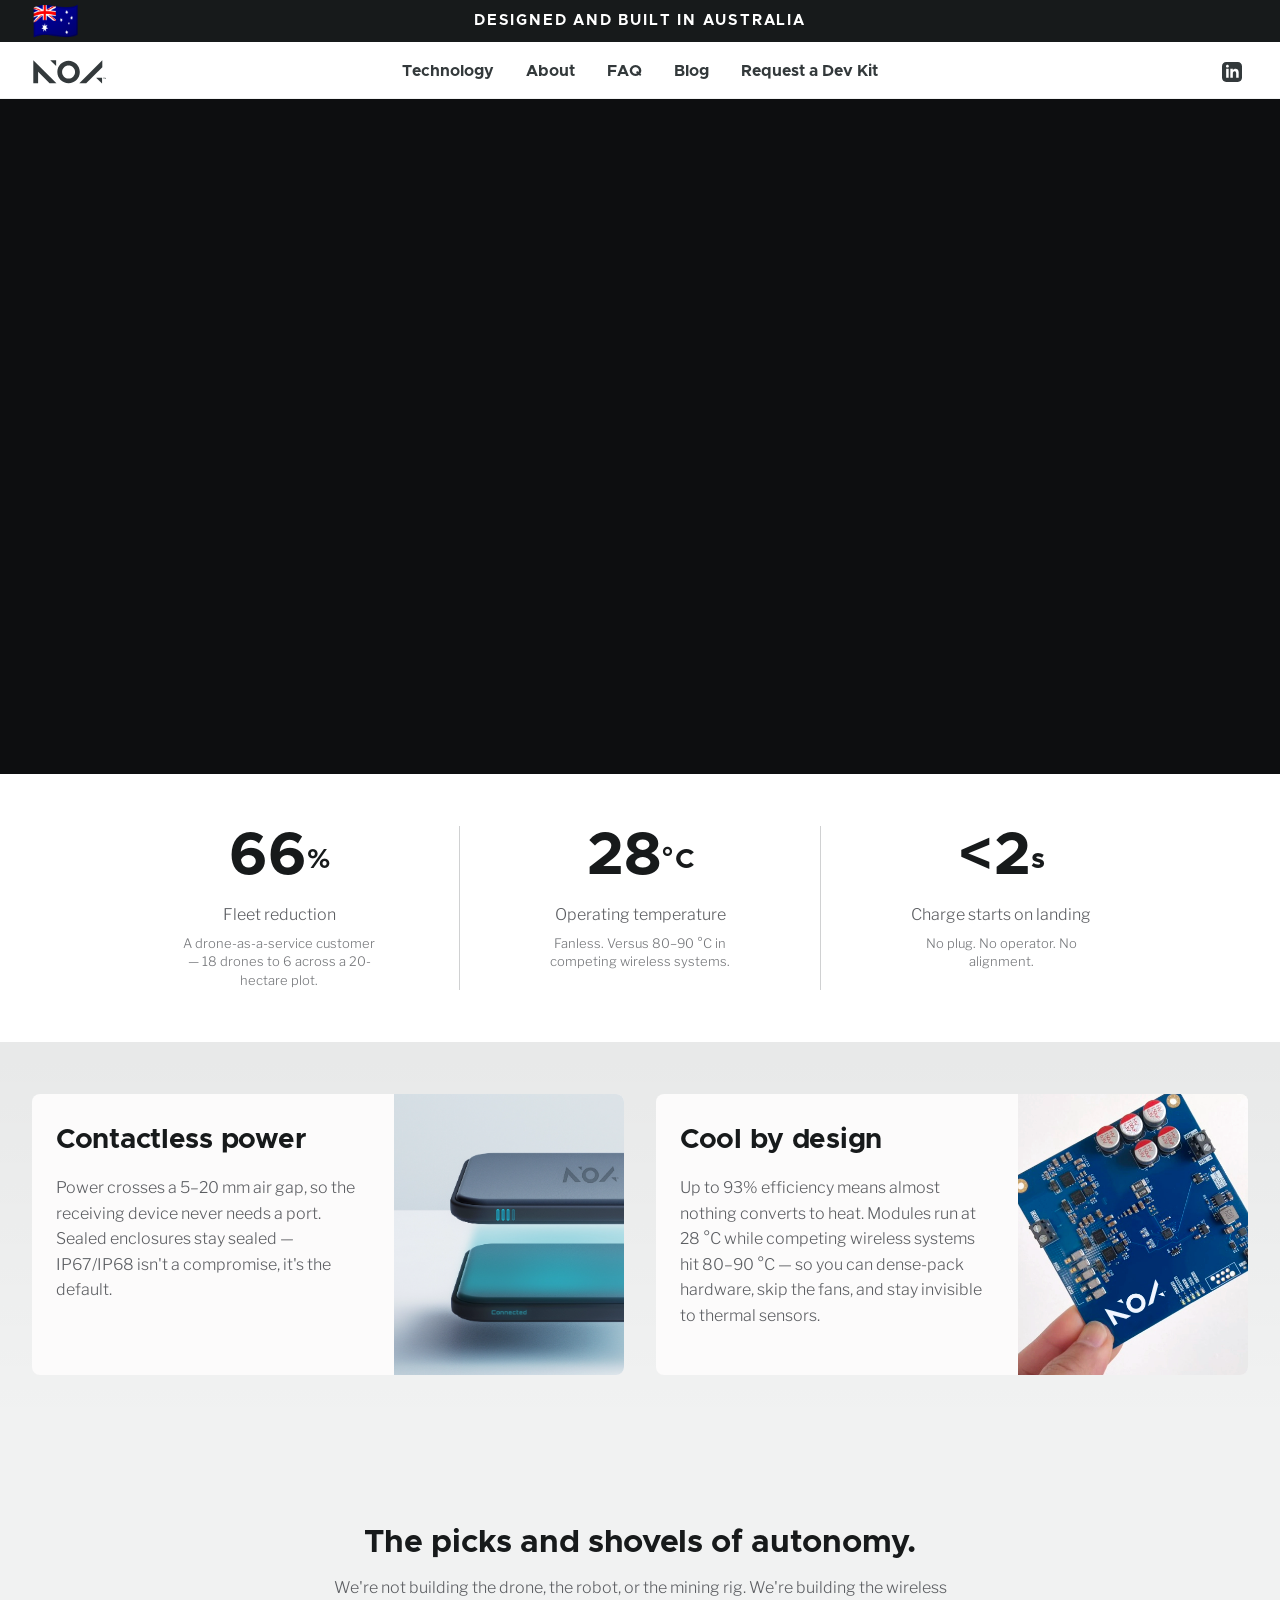
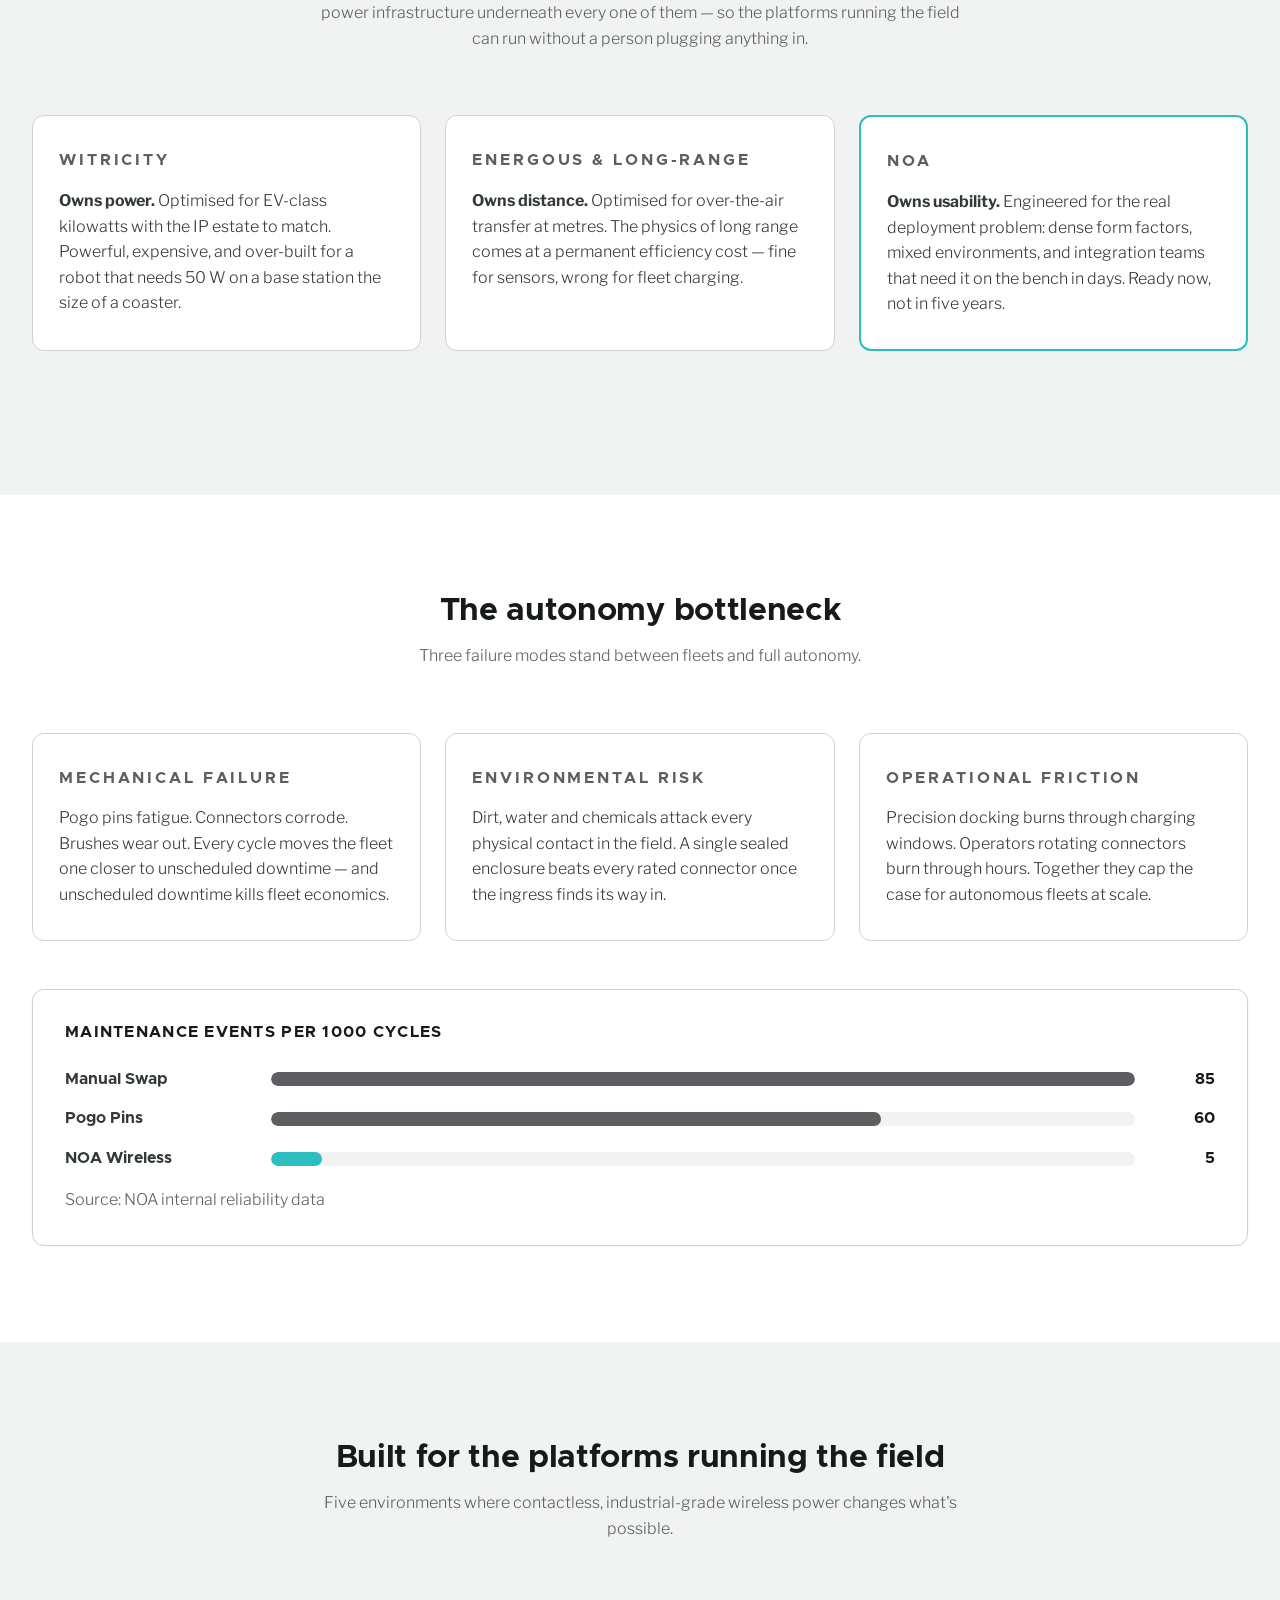
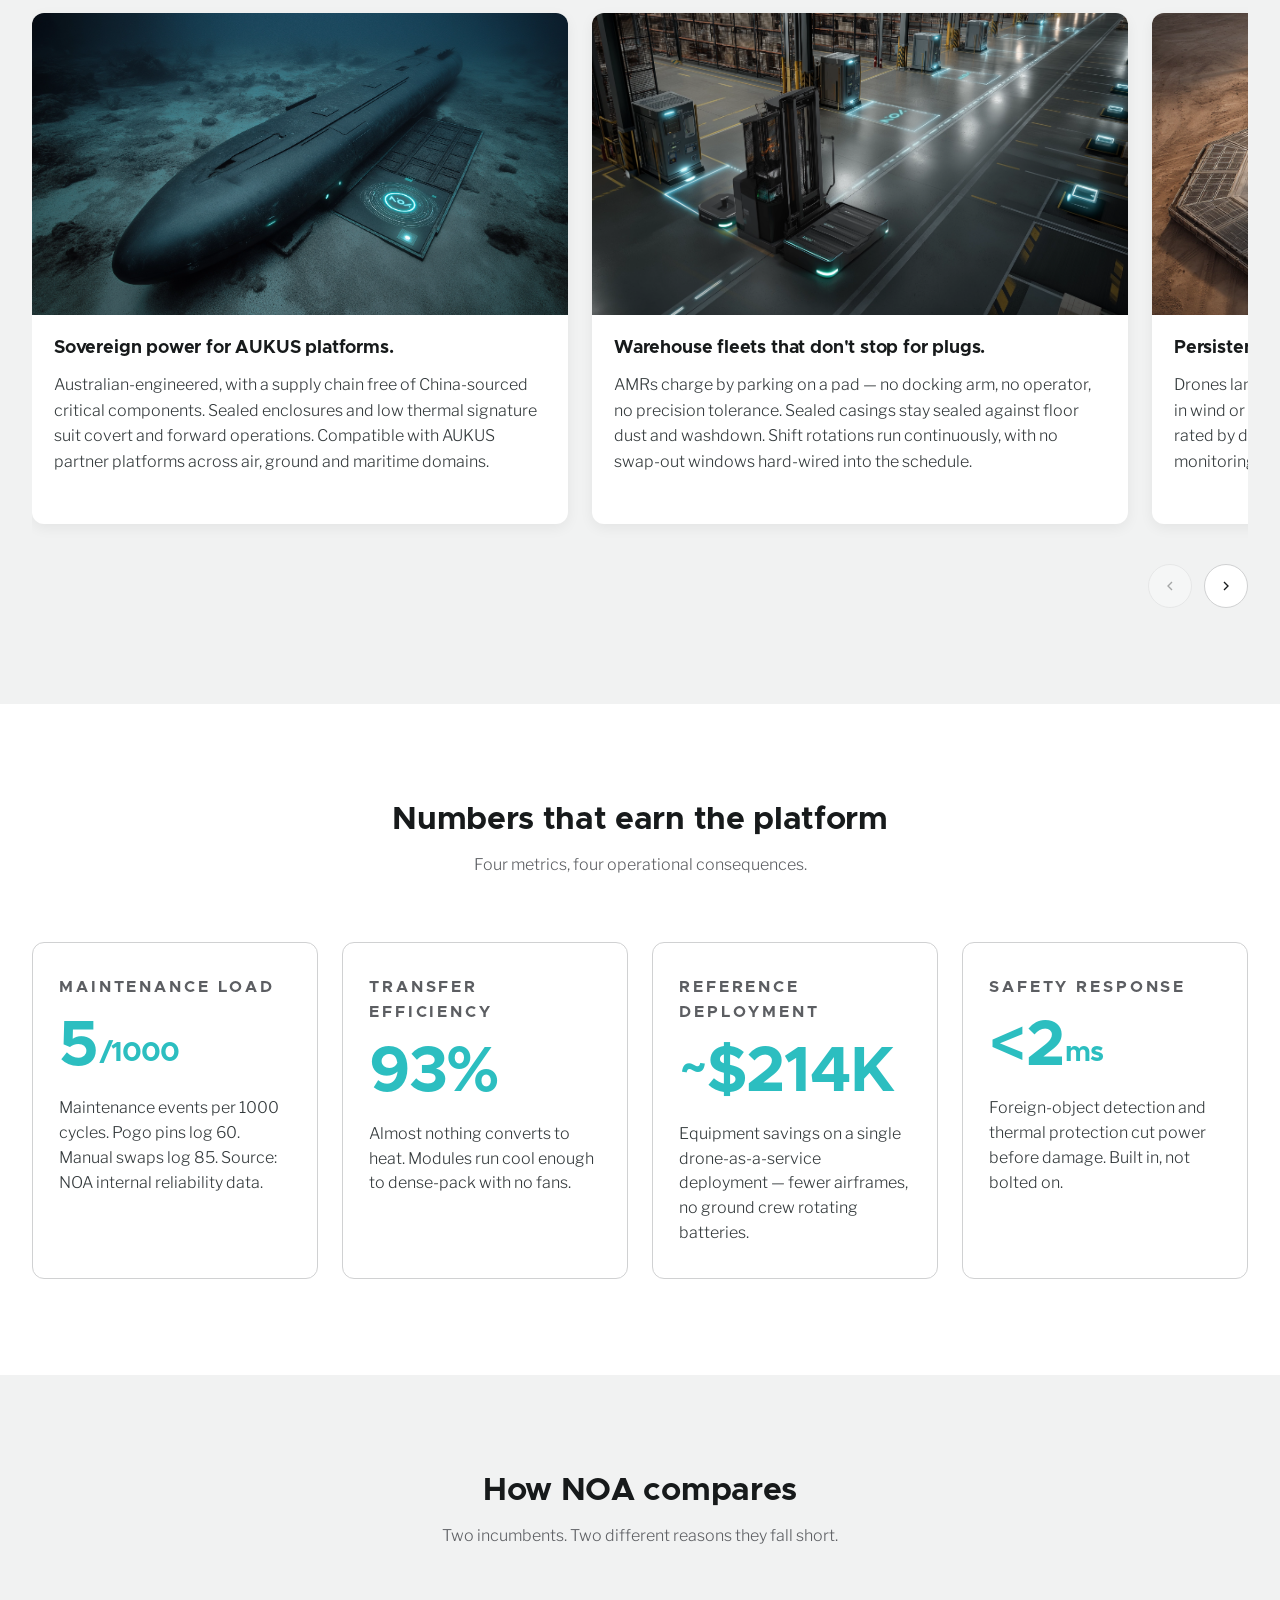
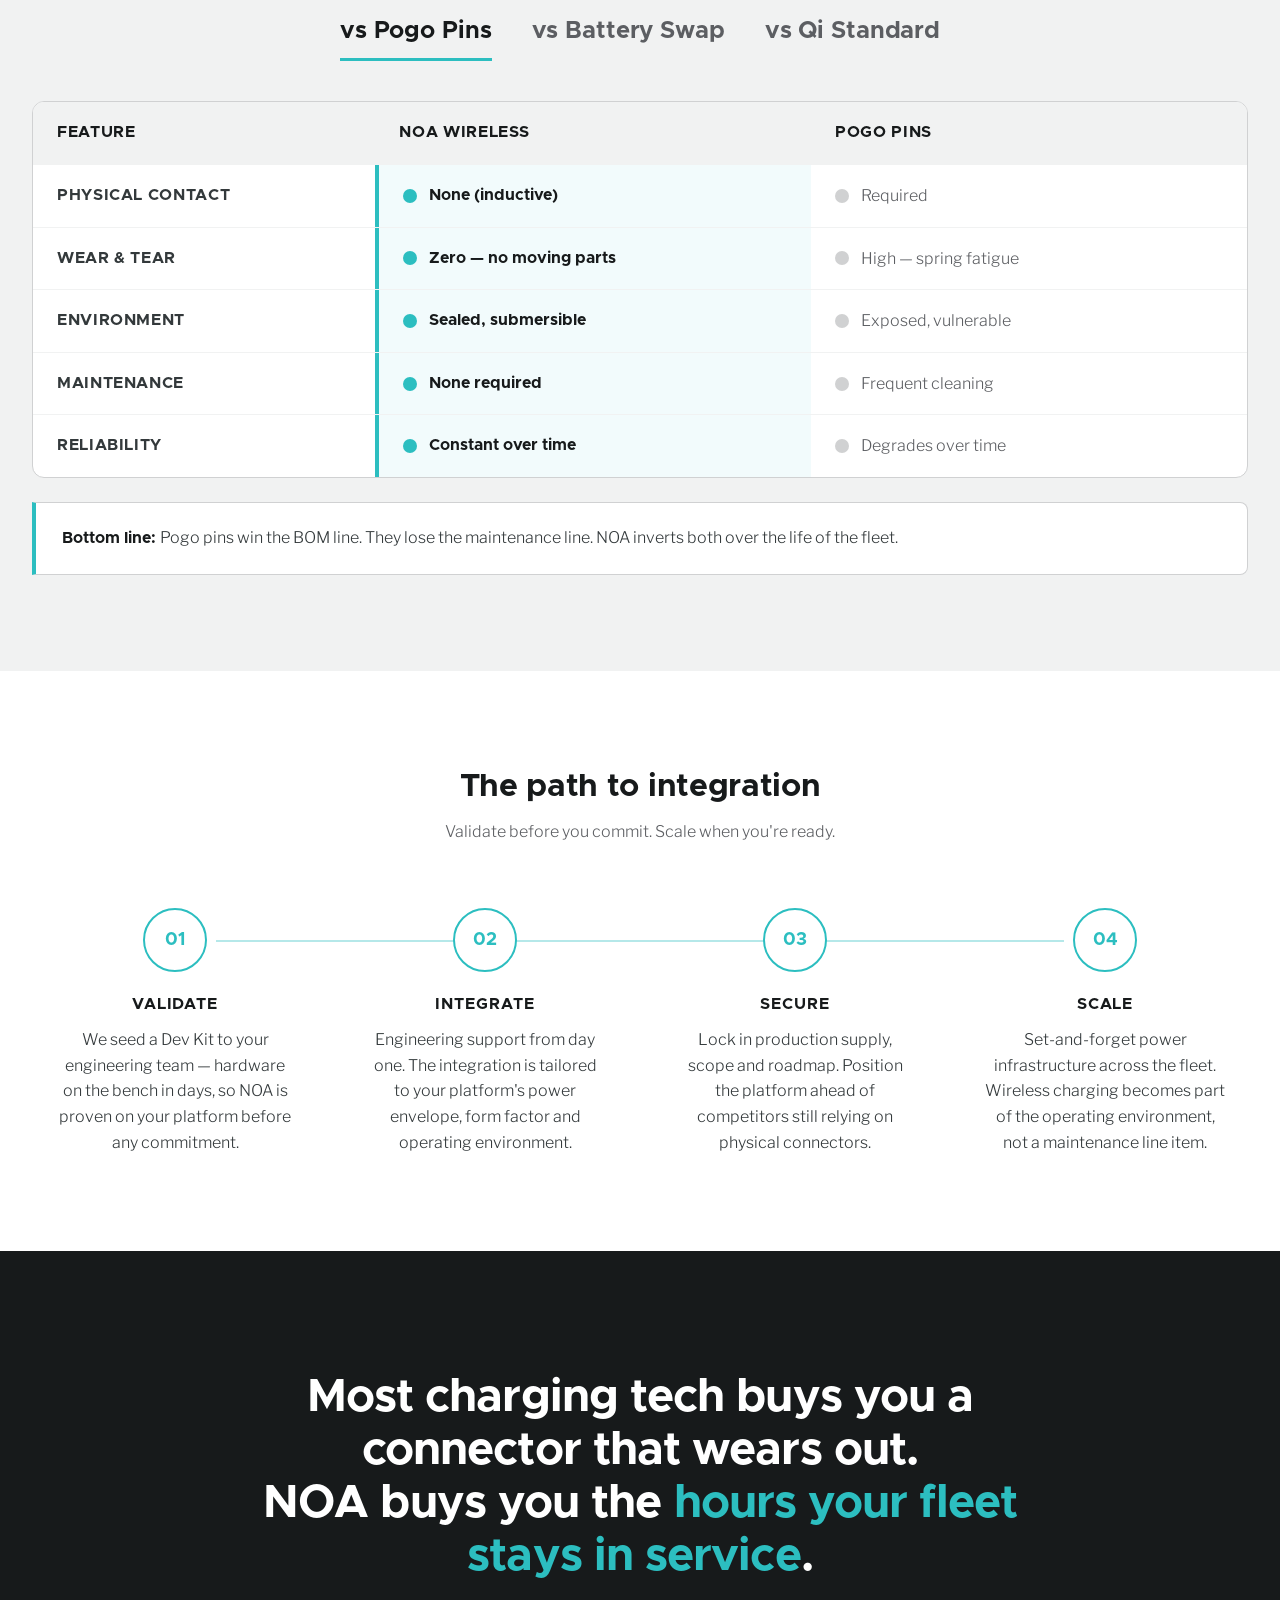
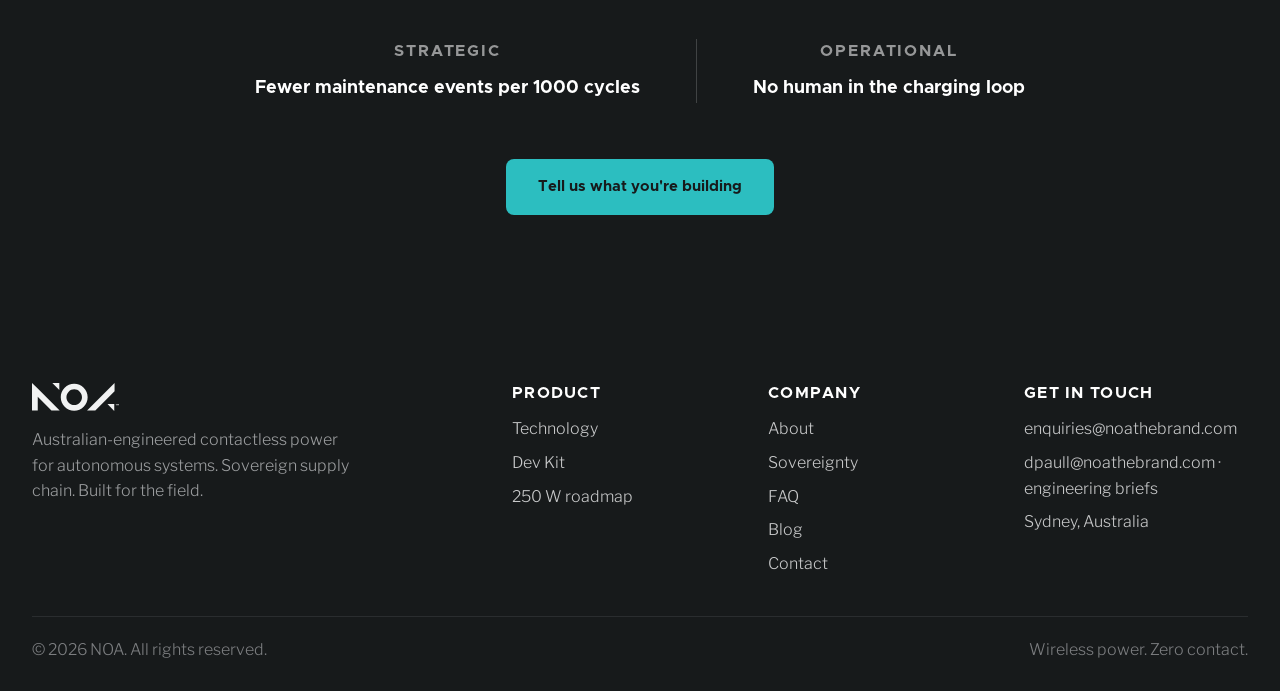
==== commit 26b1e171: "Add blog: index page + post template, nav and footer updates" ====
--- a/index.html
+++ b/index.html
@@ -912,6 +912,7 @@
       <a href="tech.html">Technology</a>
       <a href="about.html">About</a>
       <a href="faq.html">FAQ</a>
+      <a href="blog.html">Blog</a>
       <a href="contact.html">Request a Dev Kit</a>
     </nav>
     <div class="site-header__social">
@@ -926,14 +927,14 @@
 <!-- ============ HERO ============ -->
 <section class="hero" aria-label="NOA introduction">
   <video class="hero__video" autoplay muted loop playsinline poster="assets/hero-bg.png" aria-hidden="true">
-    <source src="assets/NOA-DRONE-WIRELESS-CHARGE-26SEC_LOOP-UHD%202_1.mp4" type="video/mp4" />
+    <source src="assets/NOA-hero-desktop.mp4" type="video/mp4" />
   </video>
   <script>
     (function(){
       var w = window.innerWidth || document.documentElement.clientWidth || screen.width;
       if(w > 0 && w <= 768){
         var v = document.currentScript.previousElementSibling;
-        v.querySelector('source').src = 'assets/NOA-DRONE-WIRELESS-CHARGE-26SEC_MOBILE.mp4';
+        v.querySelector('source').src = 'assets/NOA-hero-mobile.mp4';
         v.load();
       }
     })();
@@ -1361,6 +1362,7 @@
         <li><a href="about.html">About</a></li>
         <li><a href="about.html#sovereignty">Sovereignty</a></li>
         <li><a href="faq.html">FAQ</a></li>
+        <li><a href="blog.html">Blog</a></li>
         <li><a href="contact.html">Contact</a></li>
       </ul>
     </div>
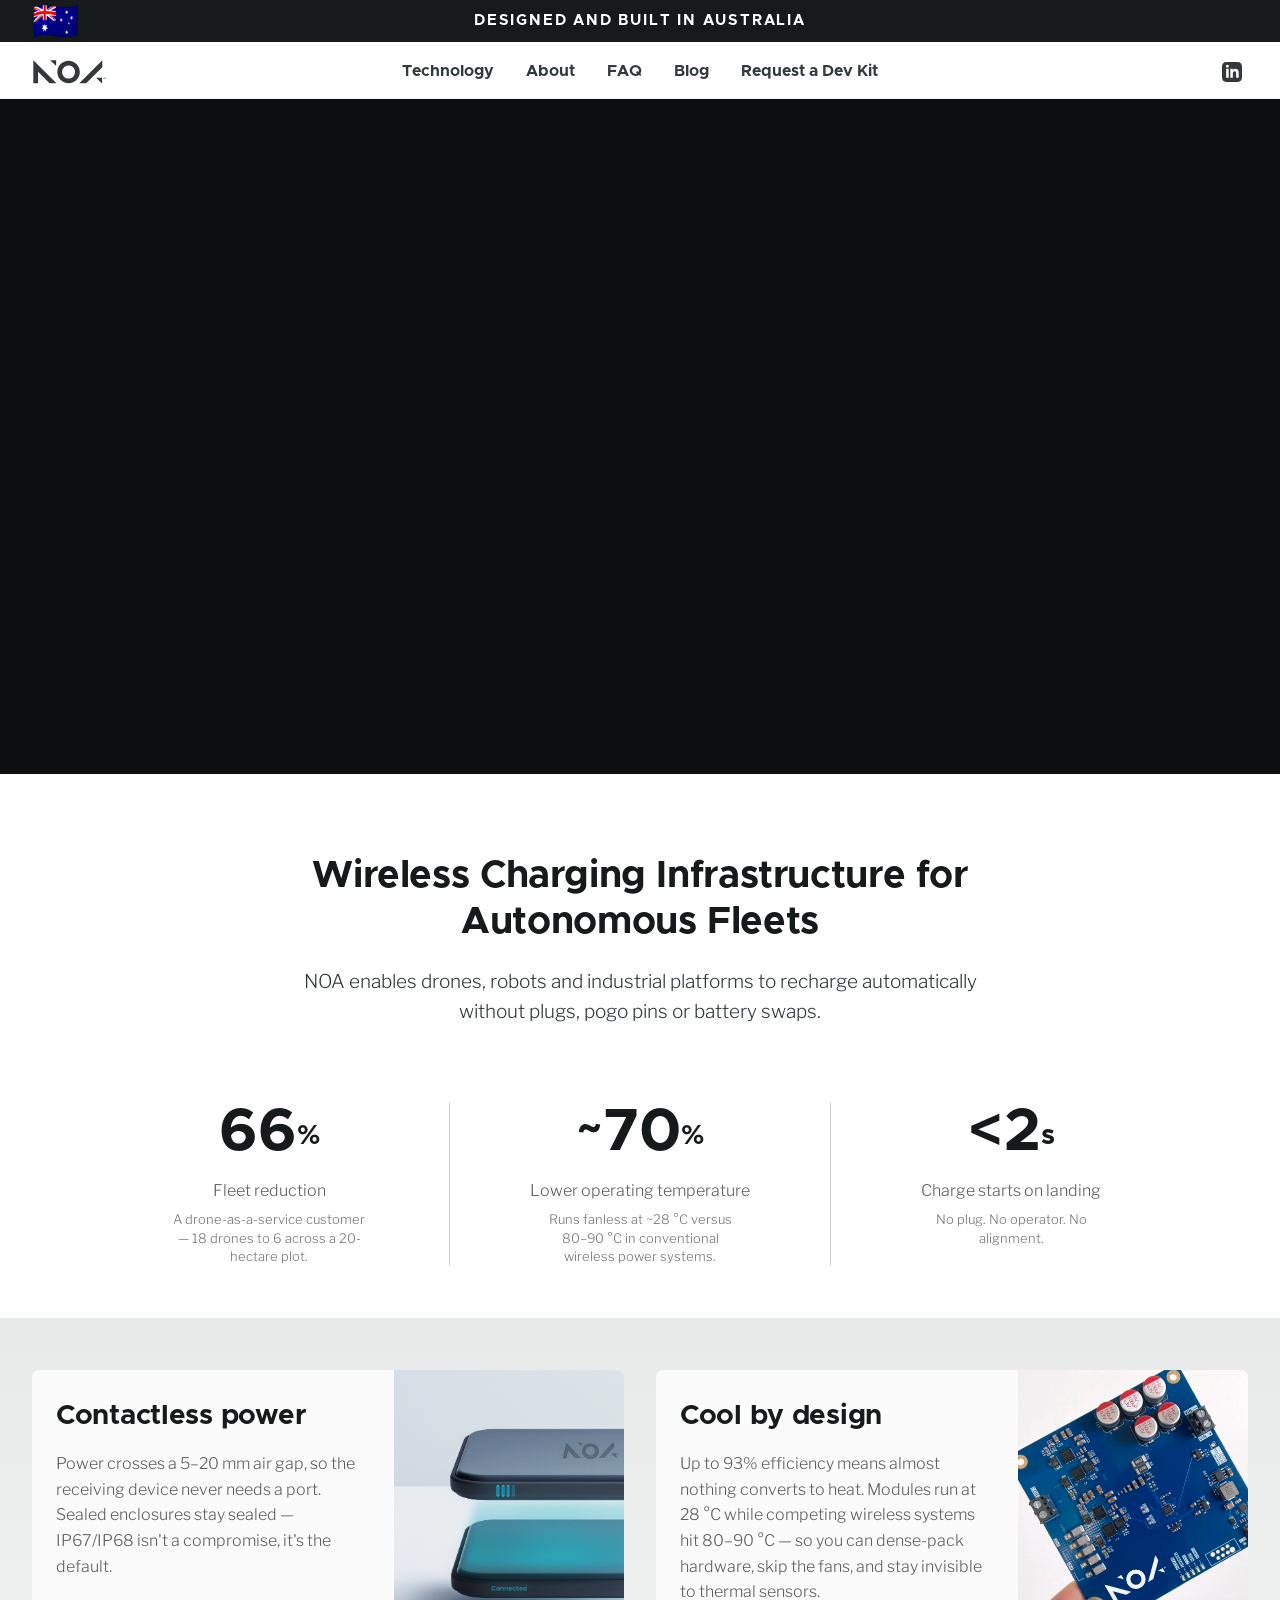
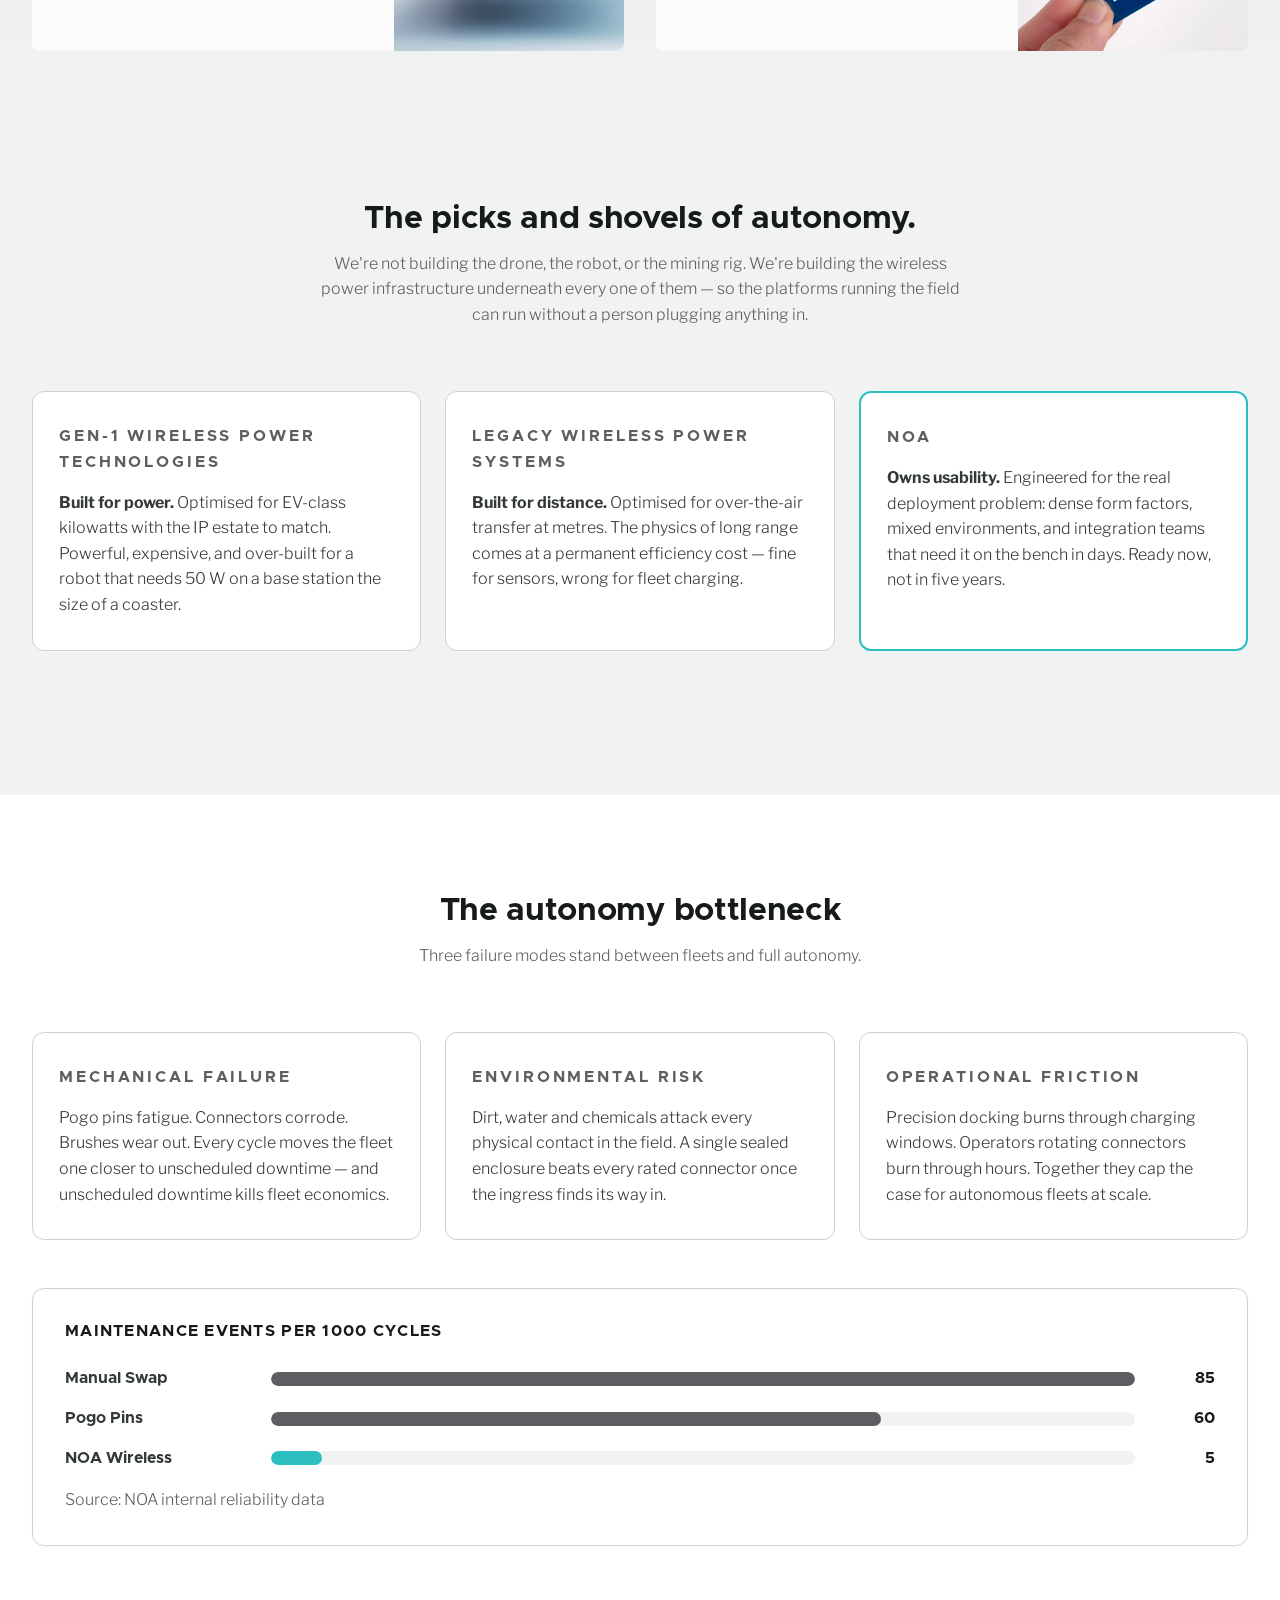
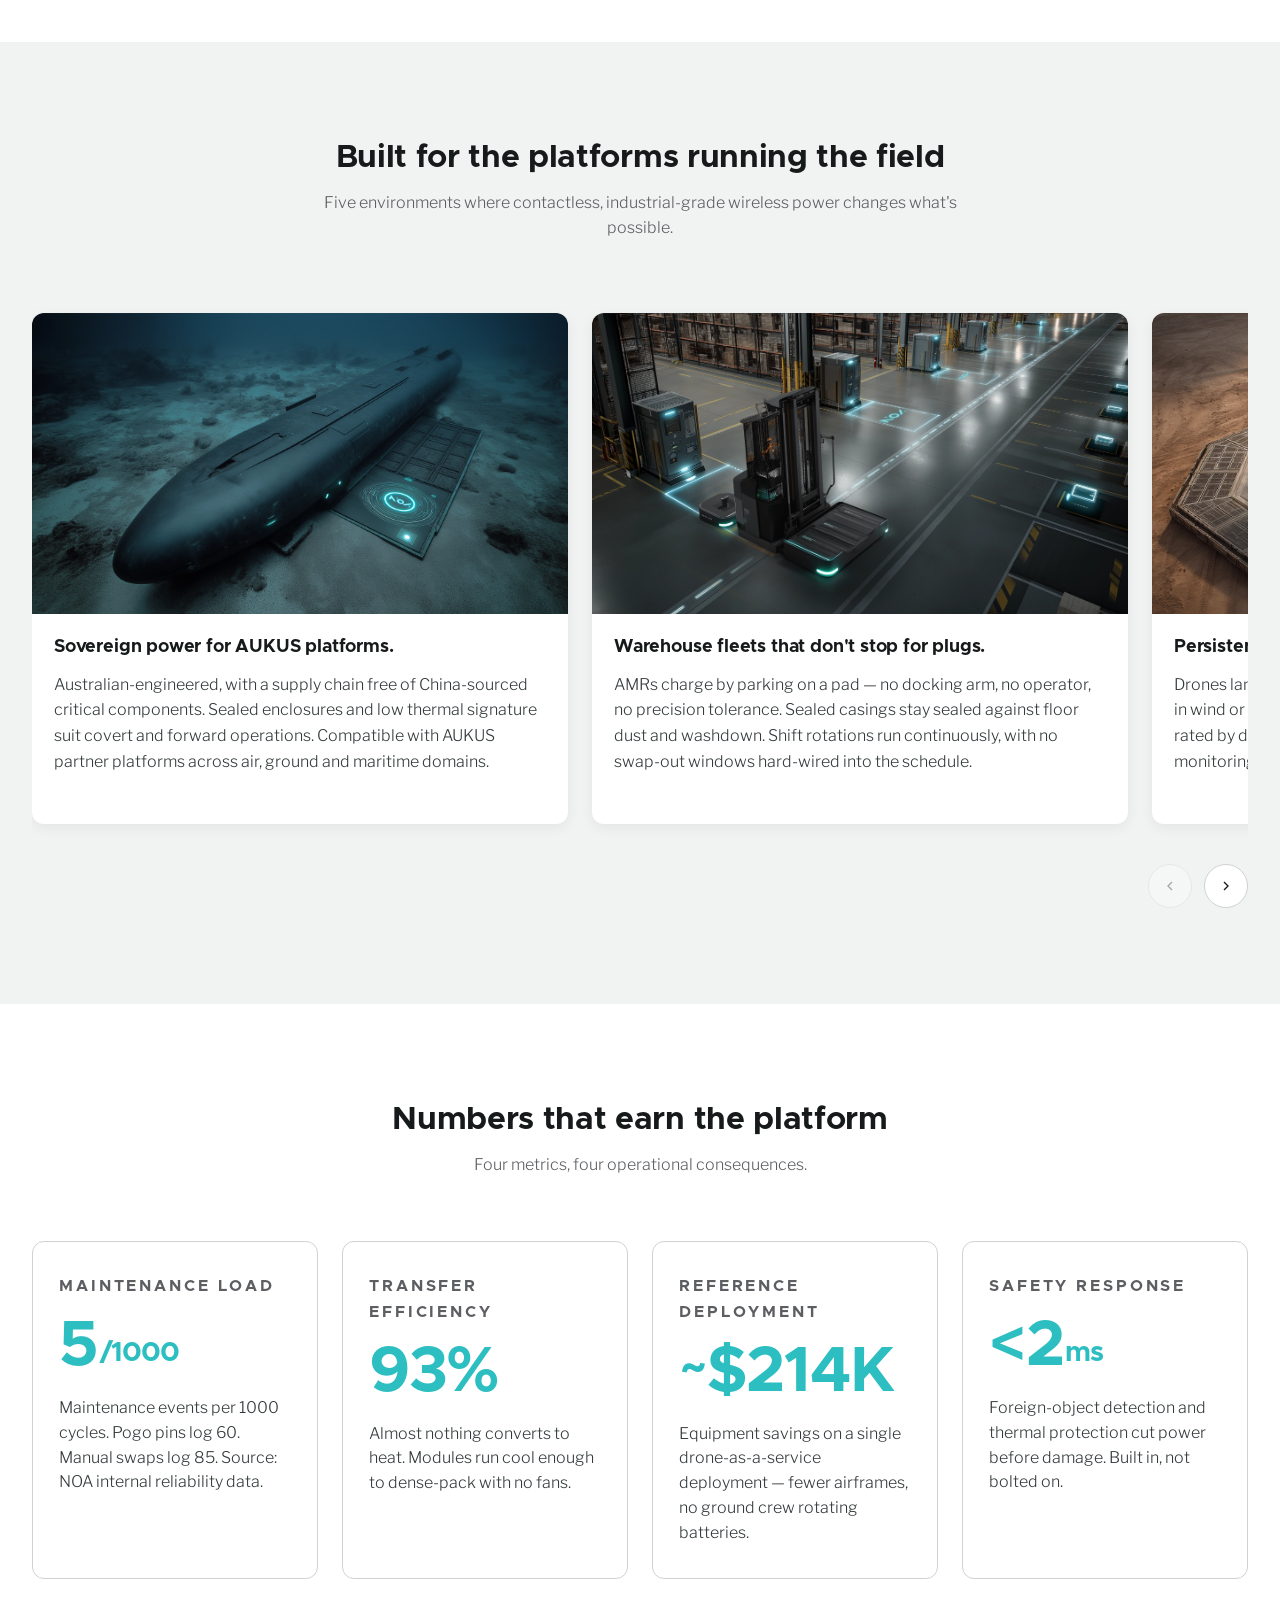
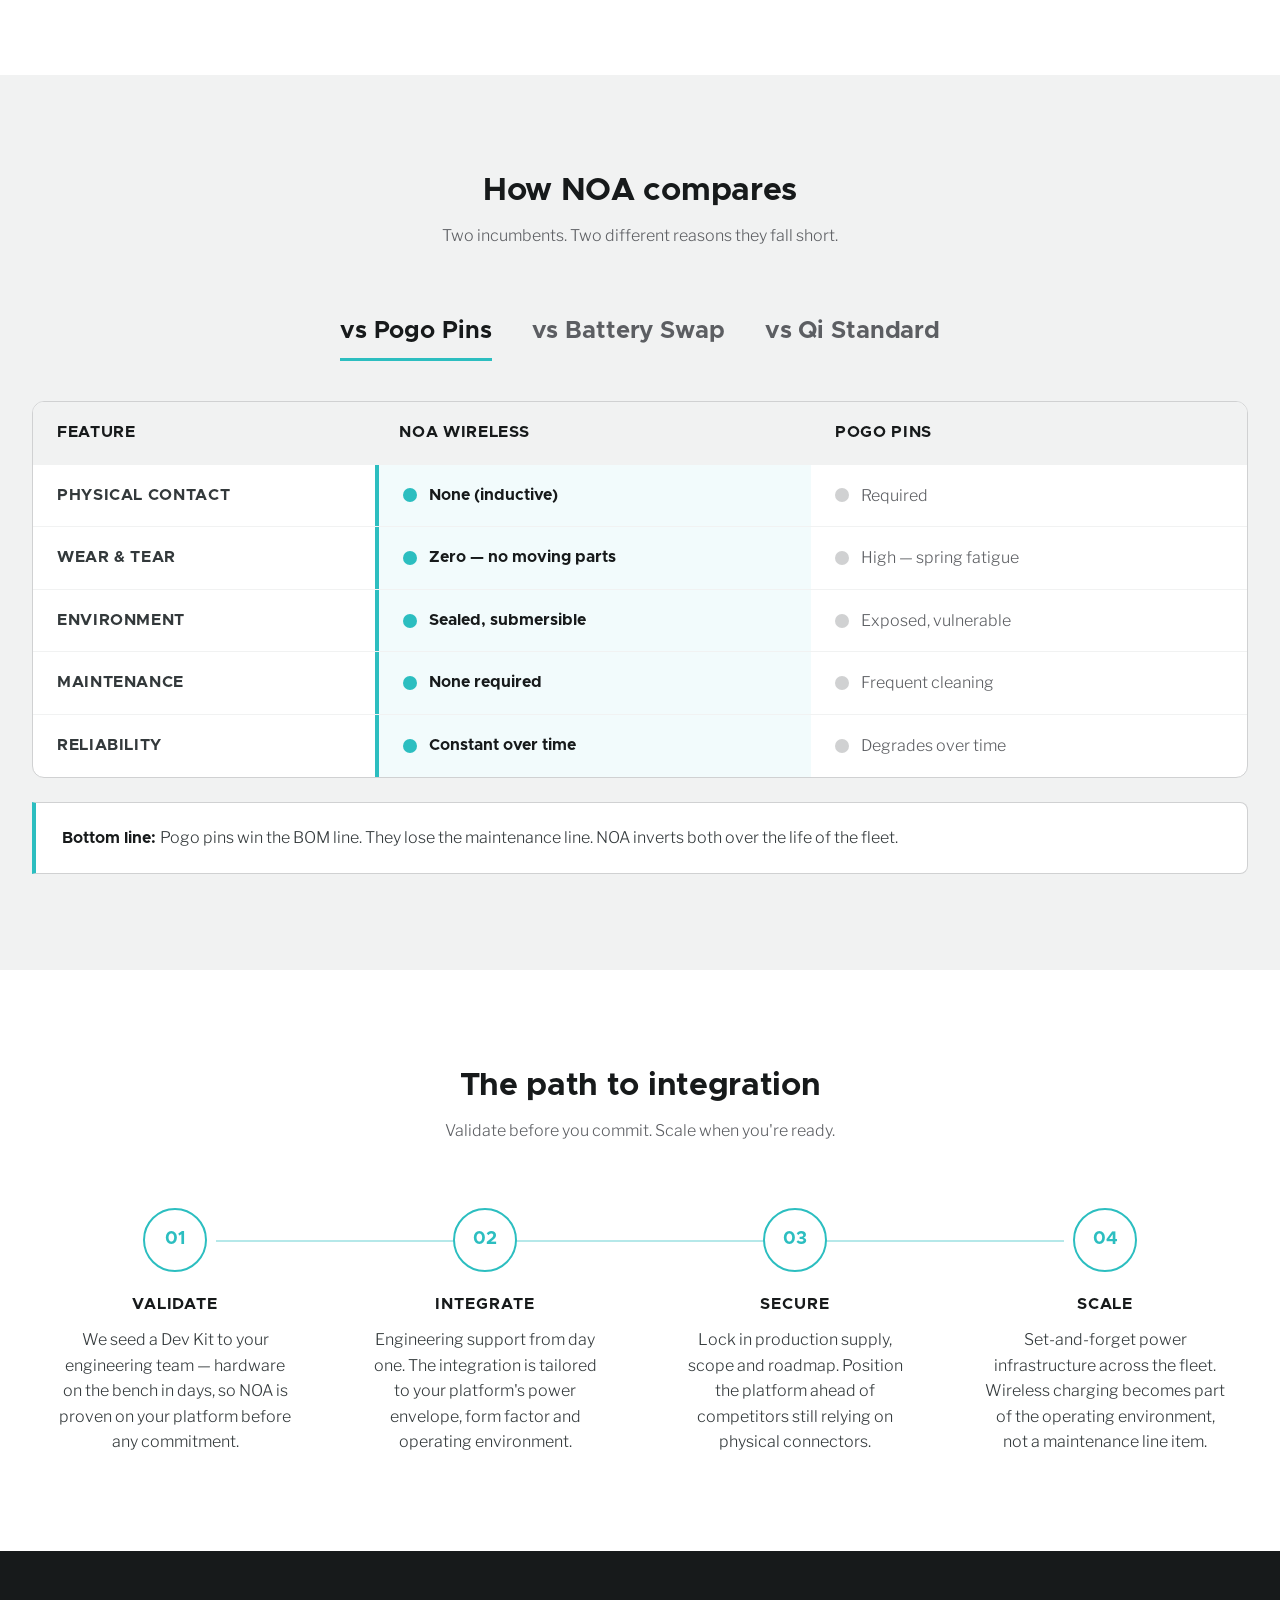
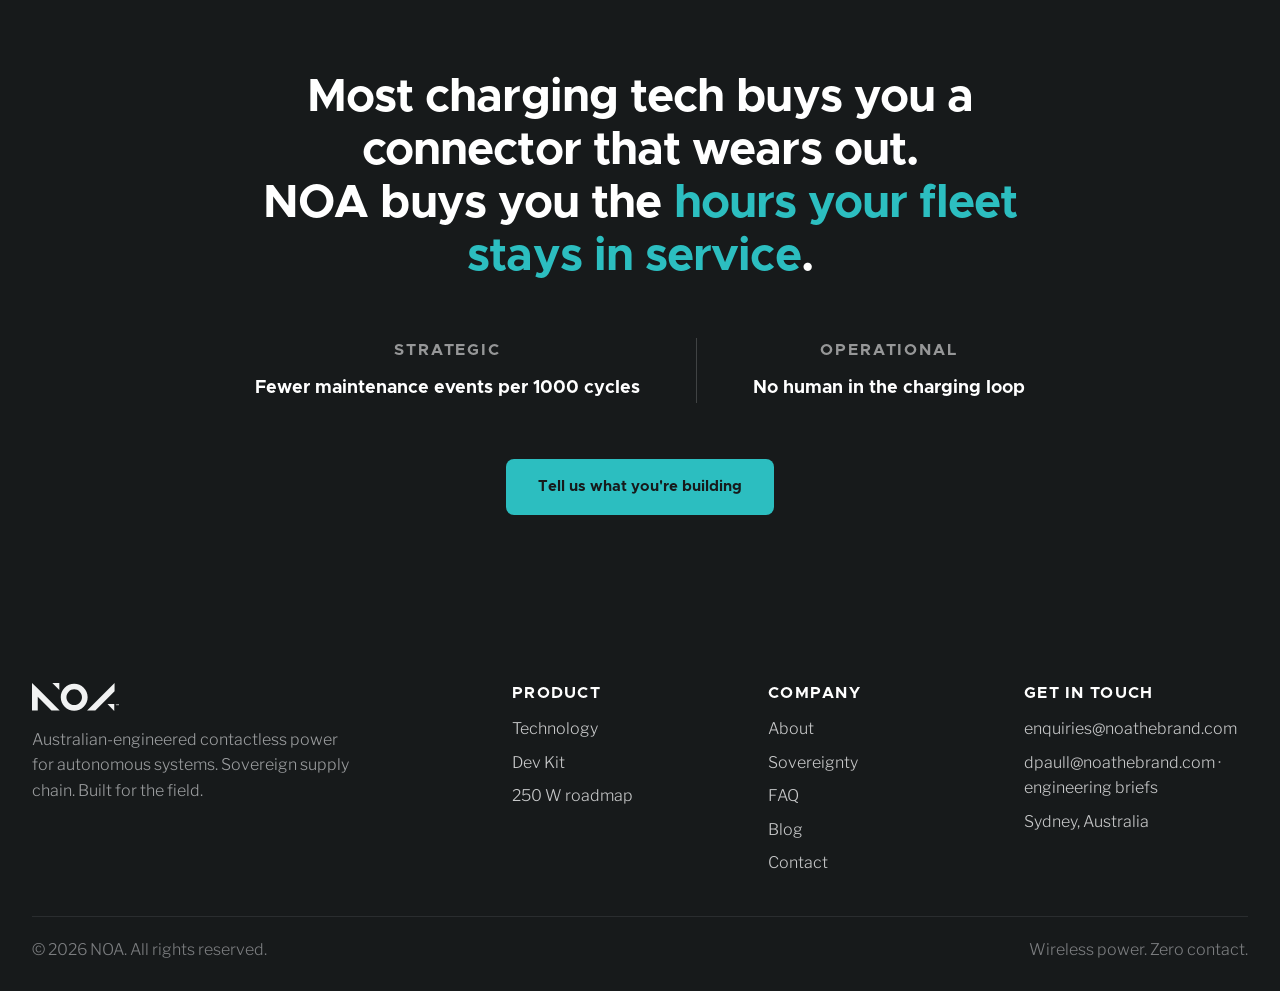
==== commit d124c671: "Index: add 'Wireless Charging Infrastructure' intro + rewrite 28°C as ~70%; site-wide: WiTricity→Gen" ====
--- a/index.html
+++ b/index.html
@@ -276,6 +276,38 @@
   width: 1px;
   background: var(--c-iron);
   align-self: stretch;
+}
+
+/* ---------- intro band (above stats) ---------- */
+.intro{
+  background: var(--c-white);
+  padding: 80px 32px 24px;
+}
+.intro__inner{
+  max-width: 880px;
+  margin: 0 auto;
+  text-align: center;
+}
+.intro__h1{
+  font-family: var(--font-head);
+  font-weight: 700;
+  font-size: 38px;
+  line-height: 1.2;
+  letter-spacing: -0.01em;
+  color: var(--c-ink);
+  margin: 0 0 22px;
+}
+.intro__body{
+  font-size: 19px;
+  line-height: 1.55;
+  color: var(--c-charcoal);
+  max-width: 720px;
+  margin: 0 auto;
+}
+@media (max-width: 768px){
+  .intro{ padding: 56px 20px 16px; }
+  .intro__h1{ font-size: 28px; }
+  .intro__body{ font-size: 17px; }
 }
 
 /* ---------- feature cards (Contactless / Patented) ---------- */
@@ -941,6 +973,14 @@
   </script>
 </section>
 
+<!-- ============ INTRO — what NOA does ============ -->
+<section class="intro" aria-label="What NOA does">
+  <div class="intro__inner">
+    <h1 class="intro__h1">Wireless Charging Infrastructure for Autonomous Fleets</h1>
+    <p class="intro__body">NOA enables drones, robots and industrial platforms to recharge automatically without plugs, pogo pins or battery swaps.</p>
+  </div>
+</section>
+
 <!-- ============ STATS — proof-led ============ -->
 <section class="stats" aria-label="Proof points">
   <div class="stats__inner">
@@ -951,9 +991,9 @@
     </div>
     <div class="stats__divider" aria-hidden="true"></div>
     <div class="stat">
-      <div class="stat__value">28<sub>°C</sub></div>
-      <div class="stat__label">Operating temperature</div>
-      <div class="stat__sub">Fanless. Versus 80–90&nbsp;°C in competing wireless systems.</div>
+      <div class="stat__value">~70<sub>%</sub></div>
+      <div class="stat__label">Lower operating temperature</div>
+      <div class="stat__sub">Runs fanless at ~28&nbsp;°C versus 80–90&nbsp;°C in conventional wireless power systems.</div>
     </div>
     <div class="stats__divider" aria-hidden="true"></div>
     <div class="stat">
@@ -1001,12 +1041,12 @@
 
     <div class="bottleneck-grid">
       <article class="bottleneck-card">
-        <span class="eyebrow">WiTricity</span>
-        <p><strong>Owns power.</strong> Optimised for EV-class kilowatts with the IP estate to match. Powerful, expensive, and over-built for a robot that needs 50&nbsp;W on a base station the size of a coaster.</p>
+        <span class="eyebrow">Gen-1 wireless power technologies</span>
+        <p><strong>Built for power.</strong> Optimised for EV-class kilowatts with the IP estate to match. Powerful, expensive, and over-built for a robot that needs 50&nbsp;W on a base station the size of a coaster.</p>
       </article>
       <article class="bottleneck-card">
-        <span class="eyebrow">Energous &amp; long-range</span>
-        <p><strong>Owns distance.</strong> Optimised for over-the-air transfer at metres. The physics of long range comes at a permanent efficiency cost — fine for sensors, wrong for fleet charging.</p>
+        <span class="eyebrow">Legacy wireless power systems</span>
+        <p><strong>Built for distance.</strong> Optimised for over-the-air transfer at metres. The physics of long range comes at a permanent efficiency cost — fine for sensors, wrong for fleet charging.</p>
       </article>
       <article class="bottleneck-card" style="border-color: var(--c-teal); border-width: 2px;">
         <span class="eyebrow">NOA</span>
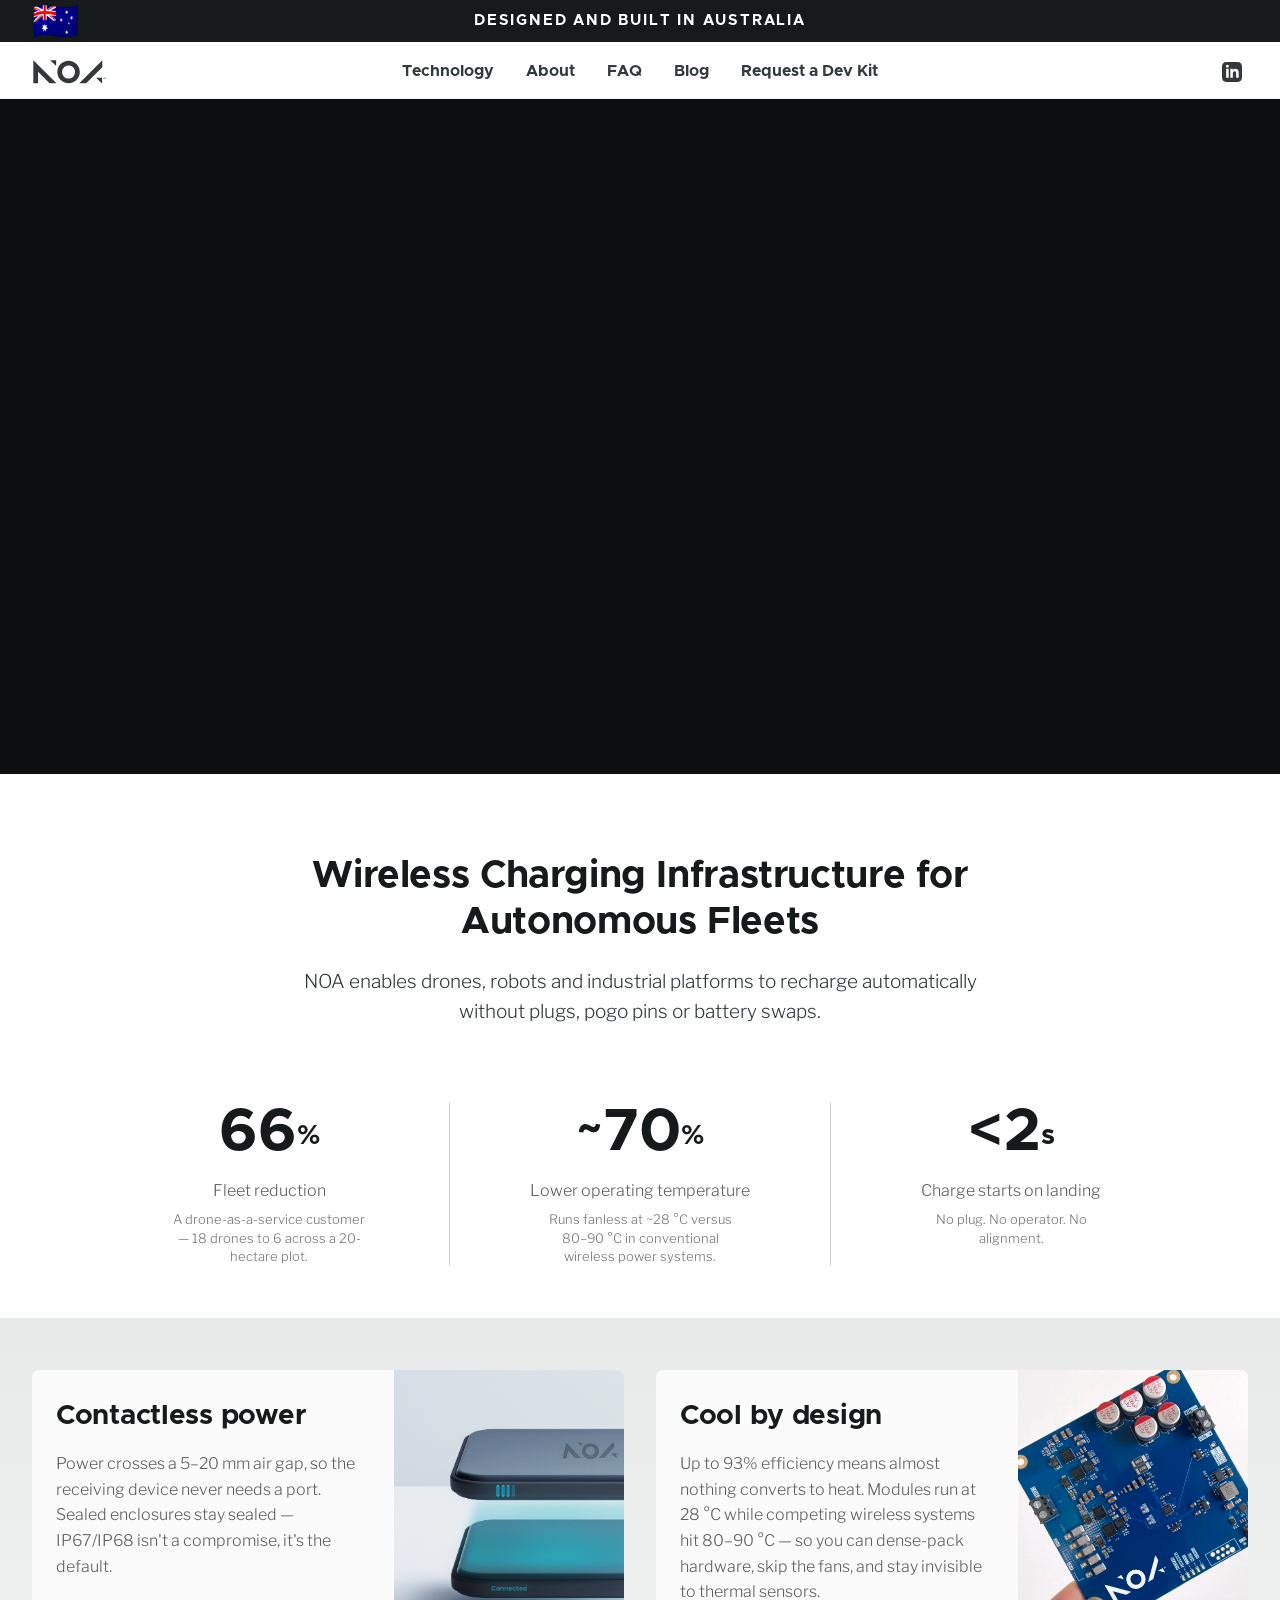
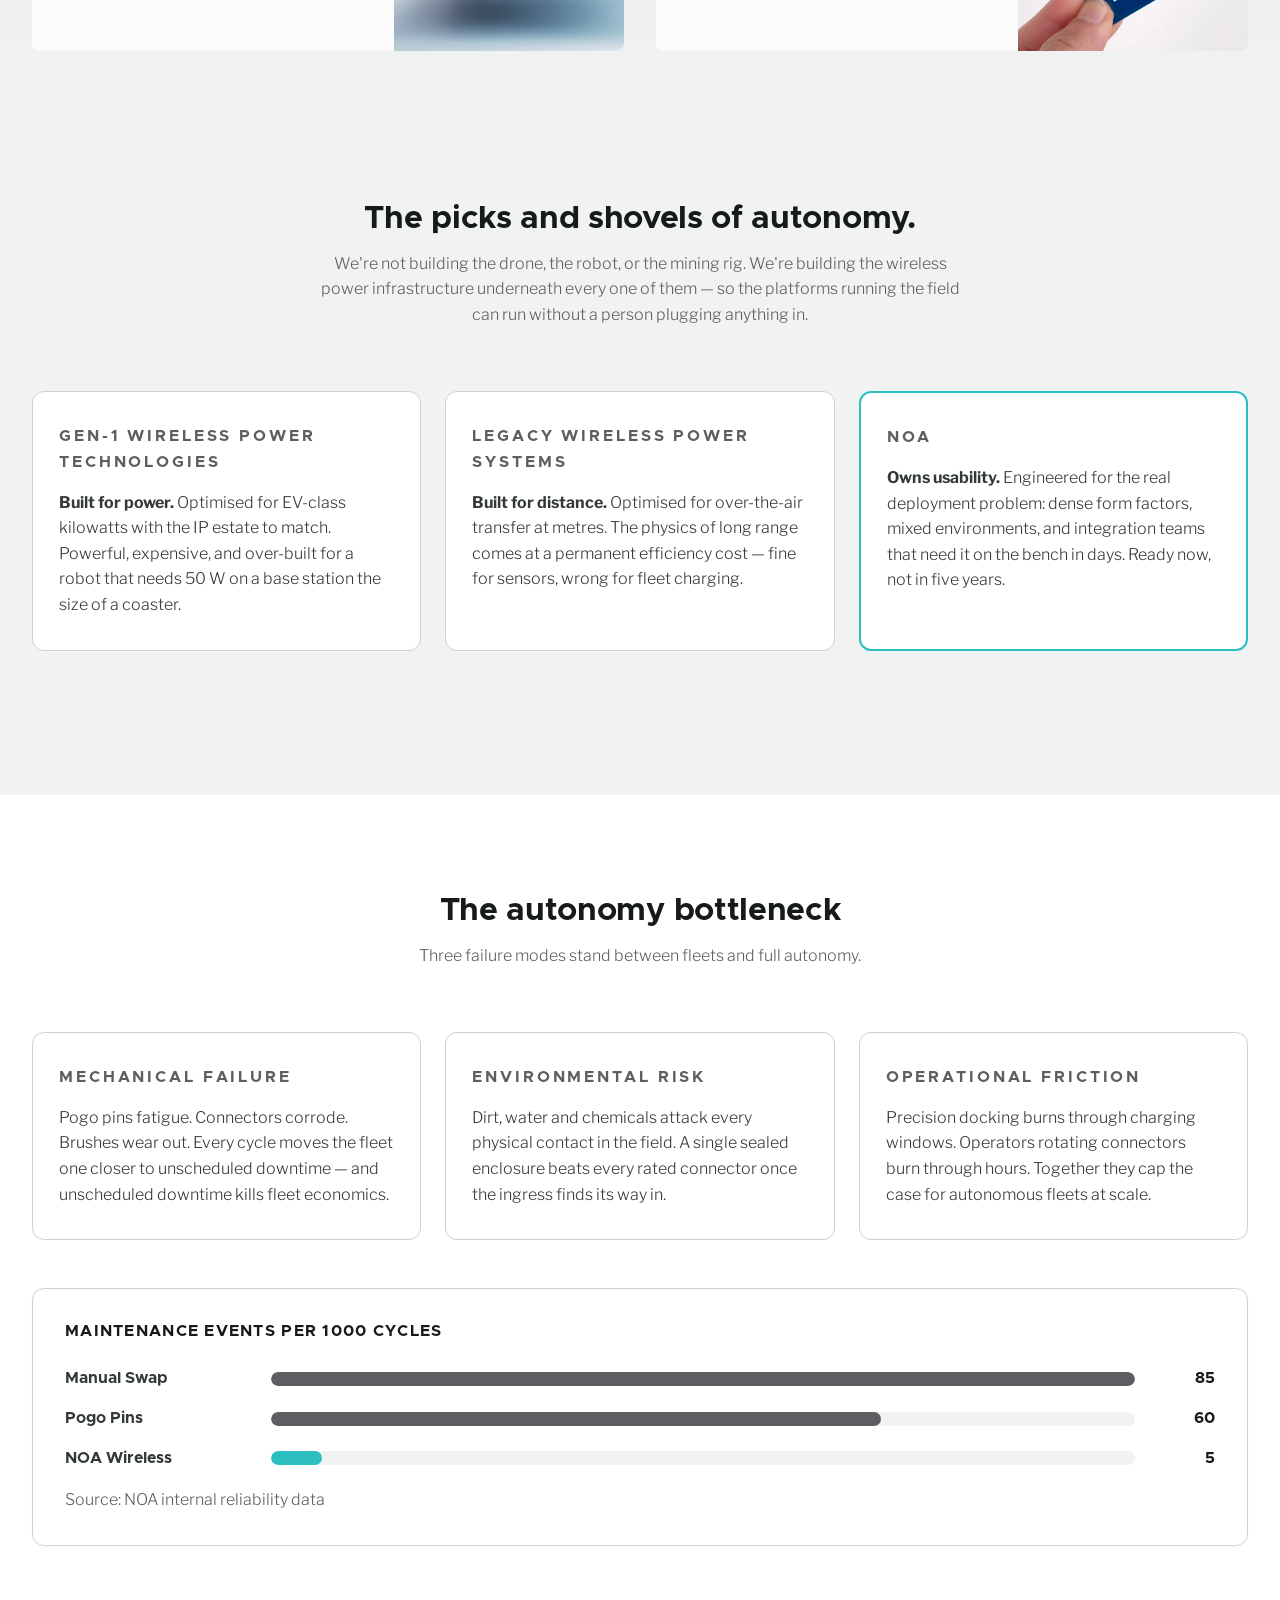
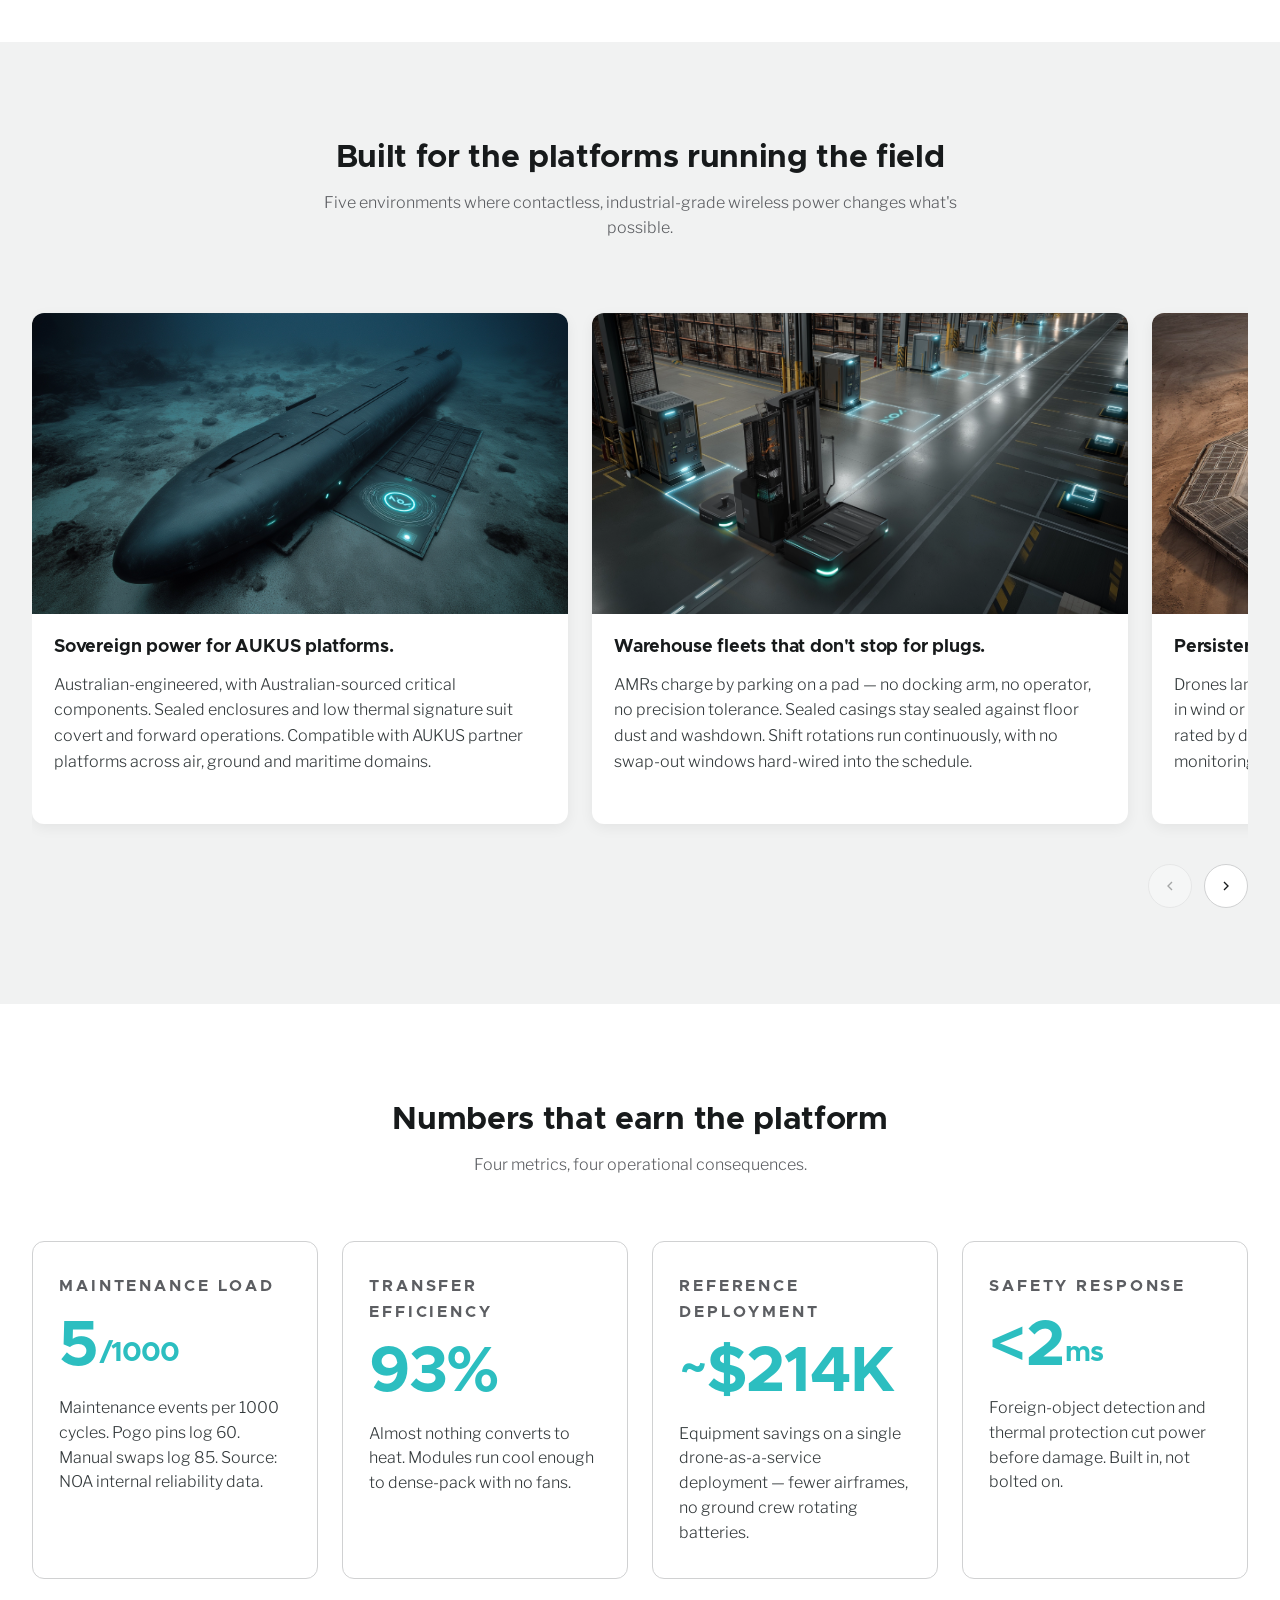
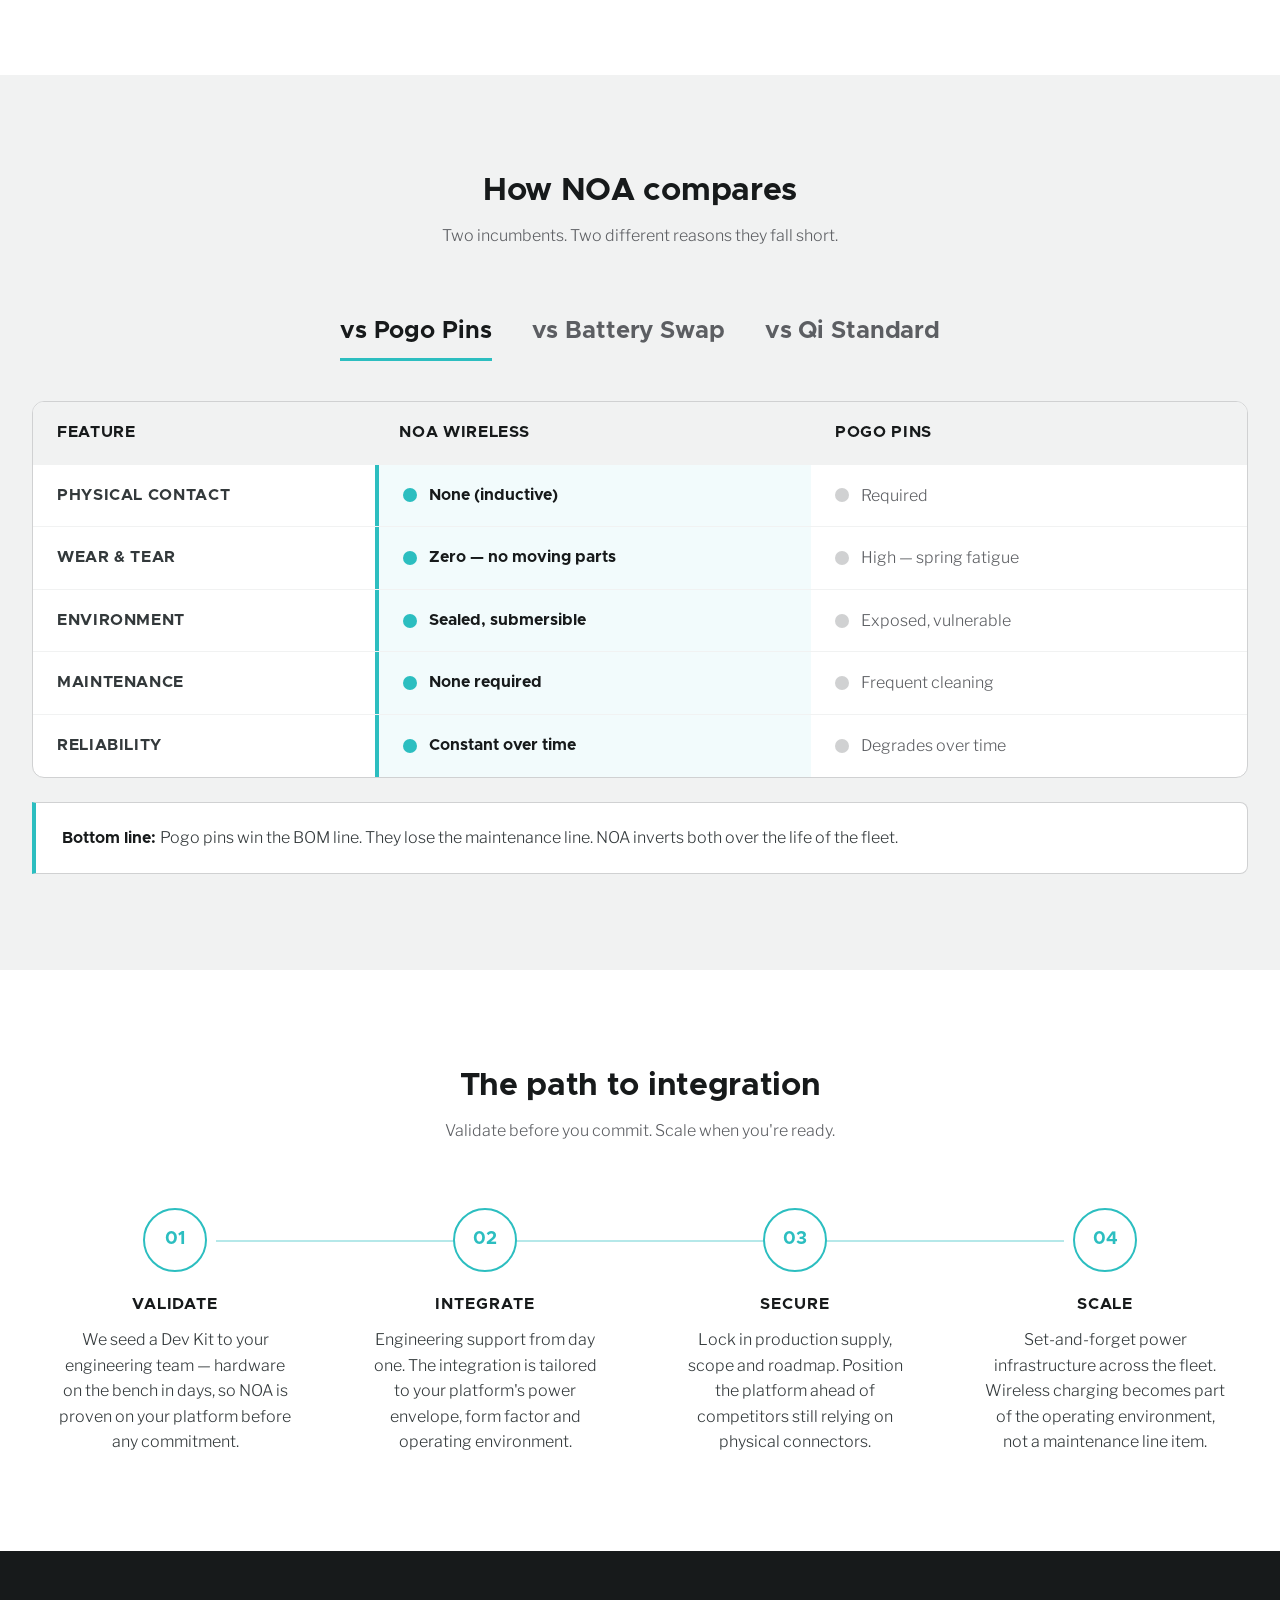
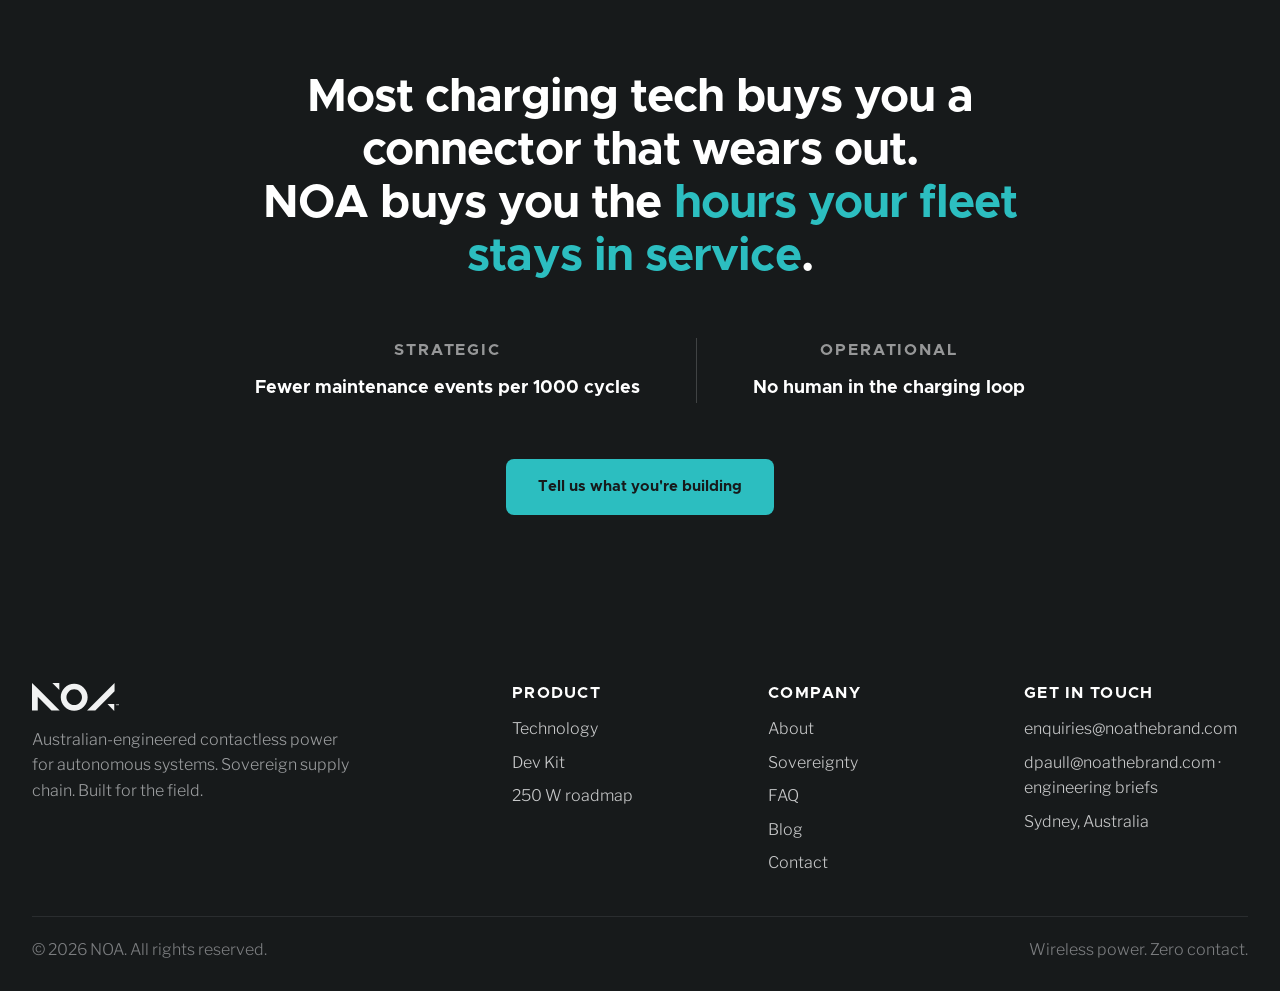
==== commit b447b9cc: "Index: add 'Wireless Charging Infrastructure' intro + 28°C→~70%; WiTricity→Gen-1, Energous→Legacy; r" ====
--- a/index.html
+++ b/index.html
@@ -931,7 +931,6 @@
     <div class="ticker__inner" id="ticker">
       <span class="ticker__flag" aria-hidden="true">🇦🇺</span>
       <div class="ticker__item is-active">Designed and built in Australia</div>
-      <div class="ticker__item">Sovereign supply chain. No China-sourced components.</div>
       <div class="ticker__item">Sovereign capability for AUKUS partners</div>
     </div>
   </div>
@@ -1115,7 +1114,7 @@
           <div class="carousel__card-image" style="background-image: url('assets/MilitaryDrone.webp');" role="img" aria-label="Defence UAV"></div>
           <div class="carousel__card-body">
             <h3 class="carousel__card-headline">Sovereign power for AUKUS platforms.</h3>
-            <p>Australian-engineered, with a supply chain free of China-sourced critical components. Sealed enclosures and low thermal signature suit covert and forward operations. Compatible with AUKUS partner platforms across air, ground and maritime domains.</p>
+            <p>Australian-engineered, with Australian-sourced critical components. Sealed enclosures and low thermal signature suit covert and forward operations. Compatible with AUKUS partner platforms across air, ground and maritime domains.</p>
           </div>
         </article>
         <article class="carousel__card">
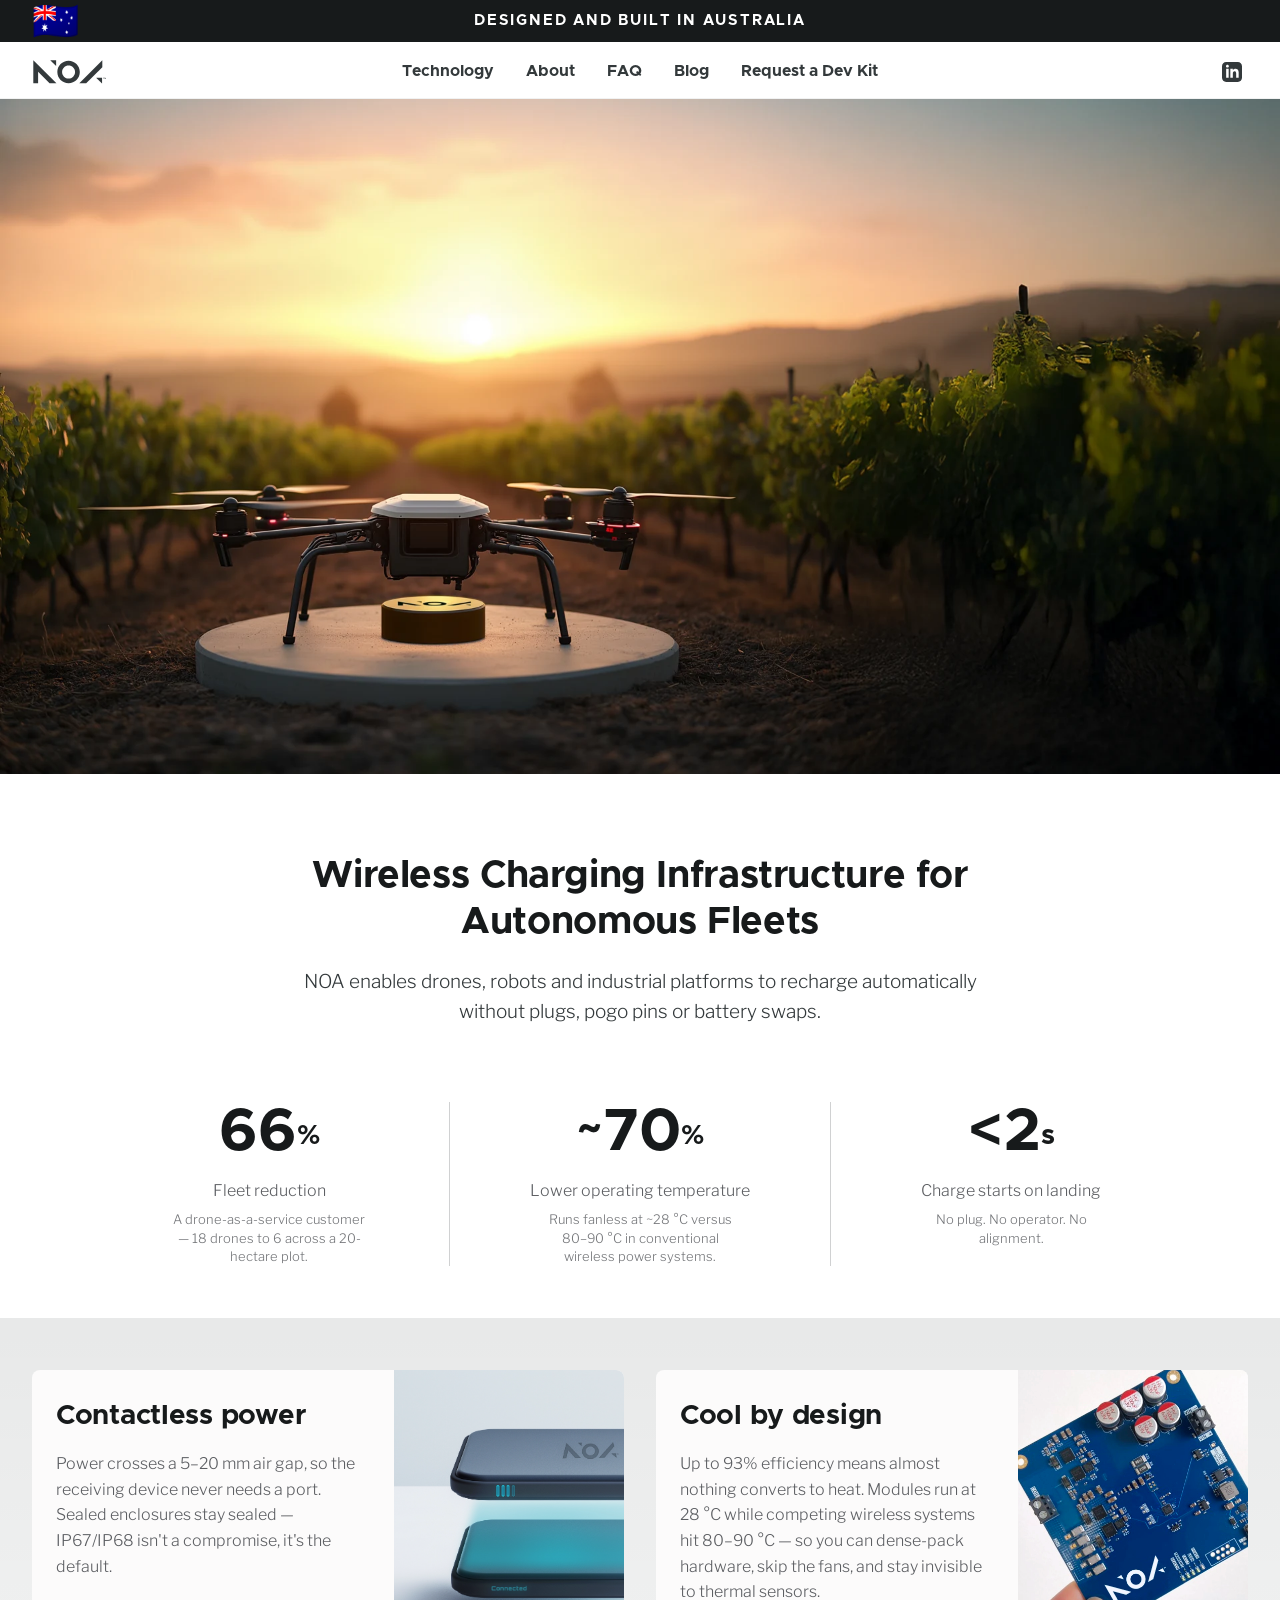
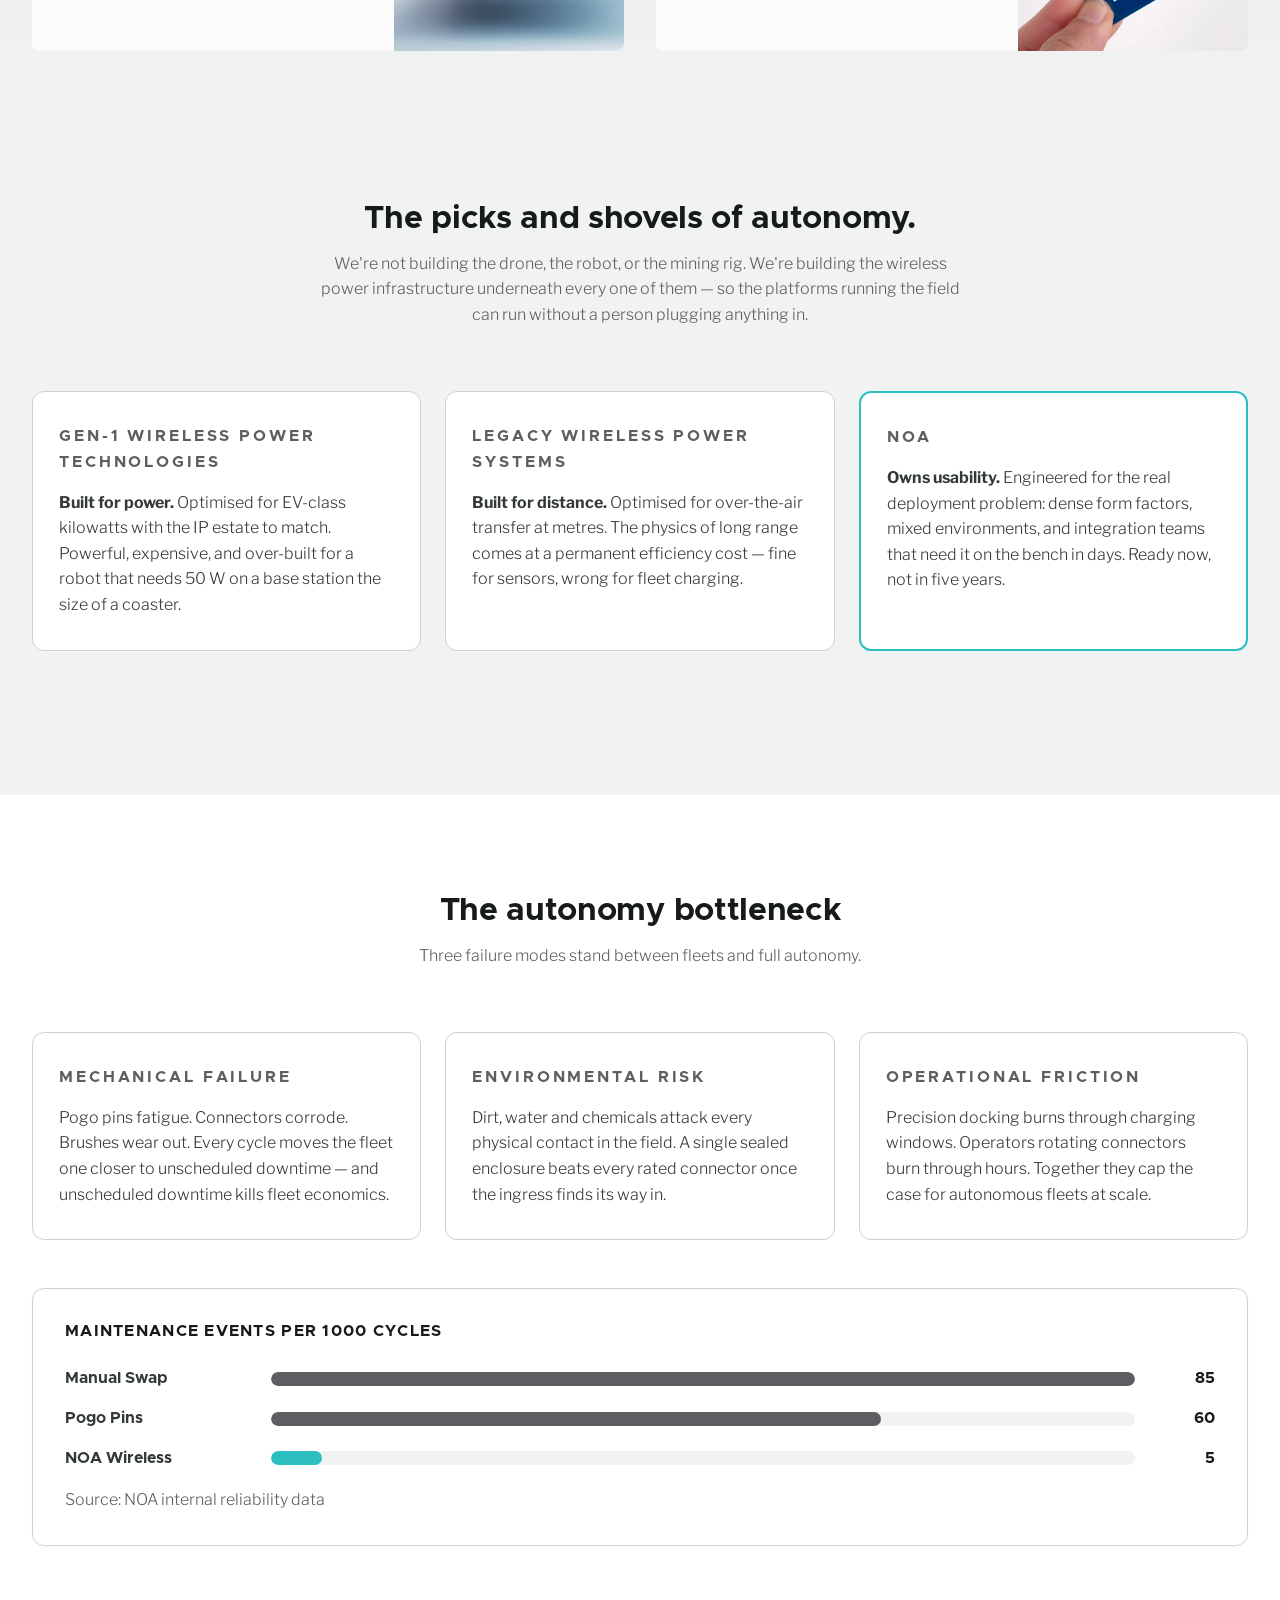
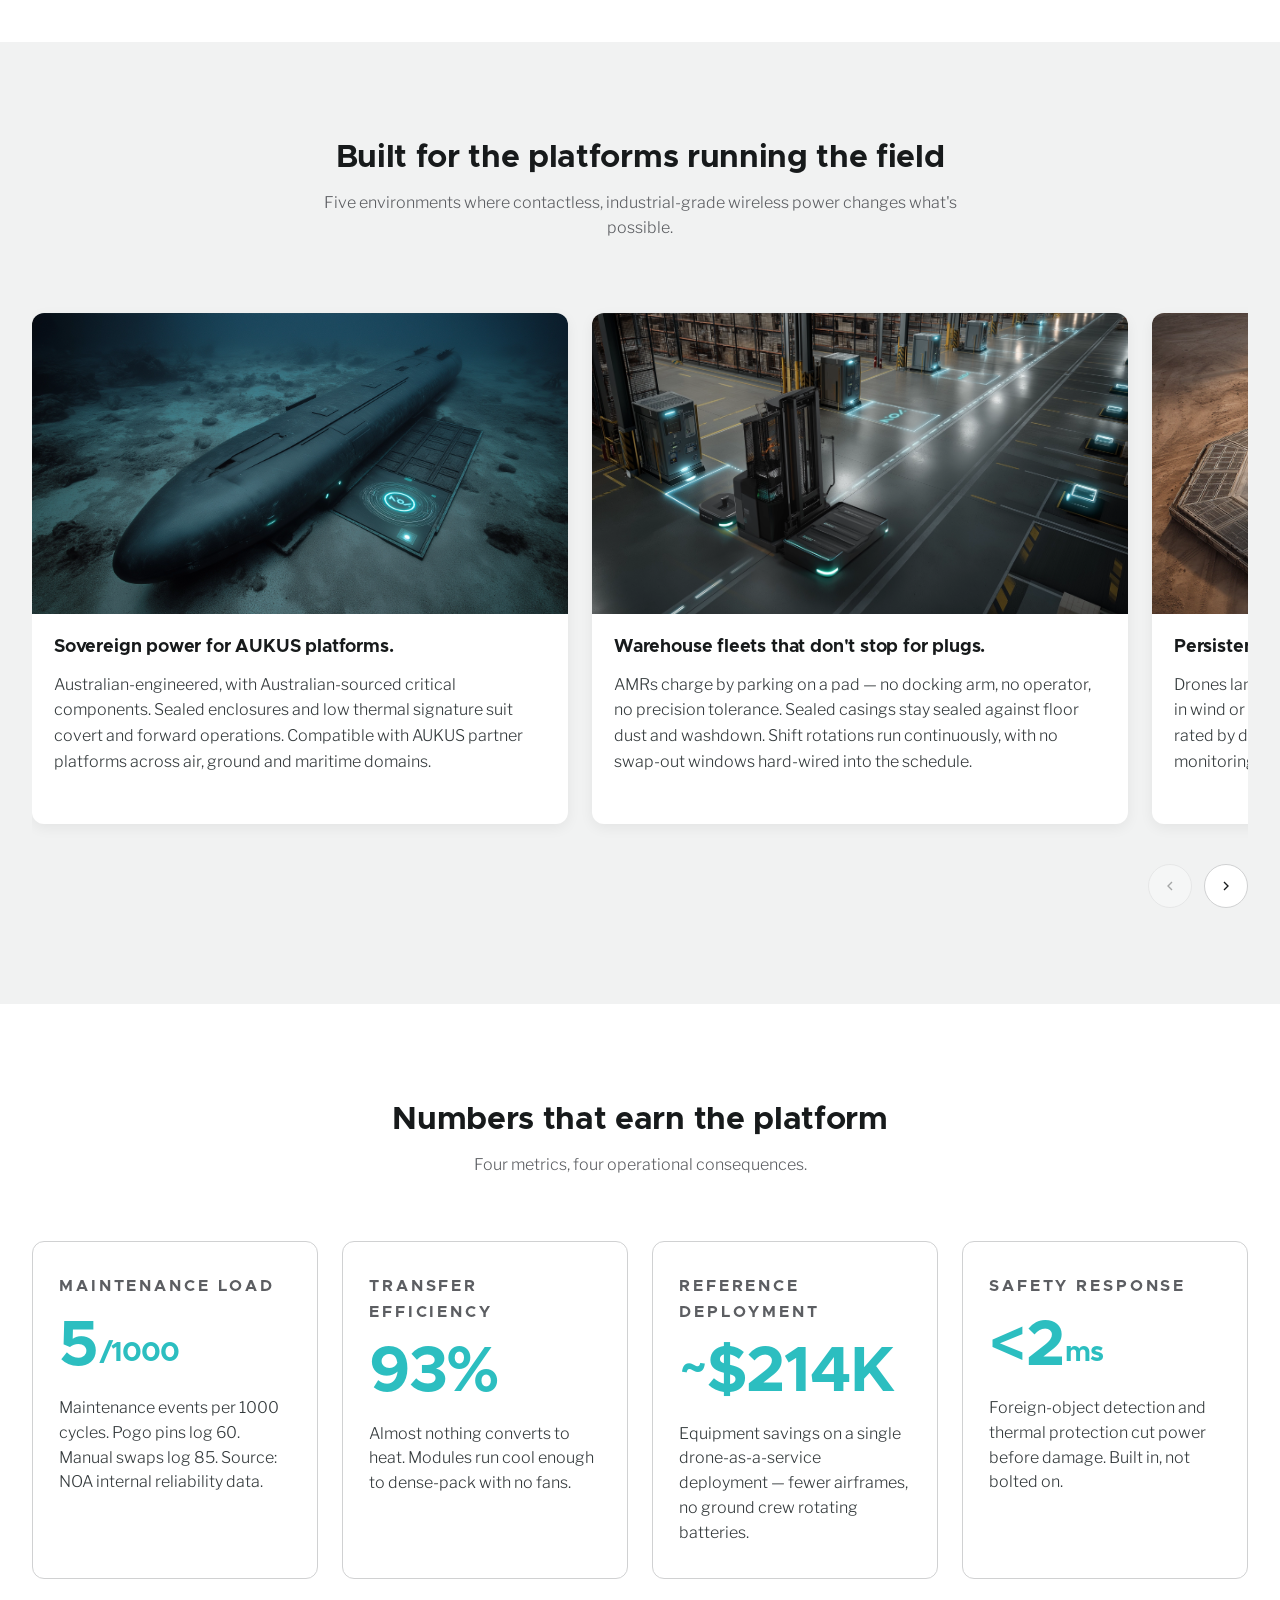
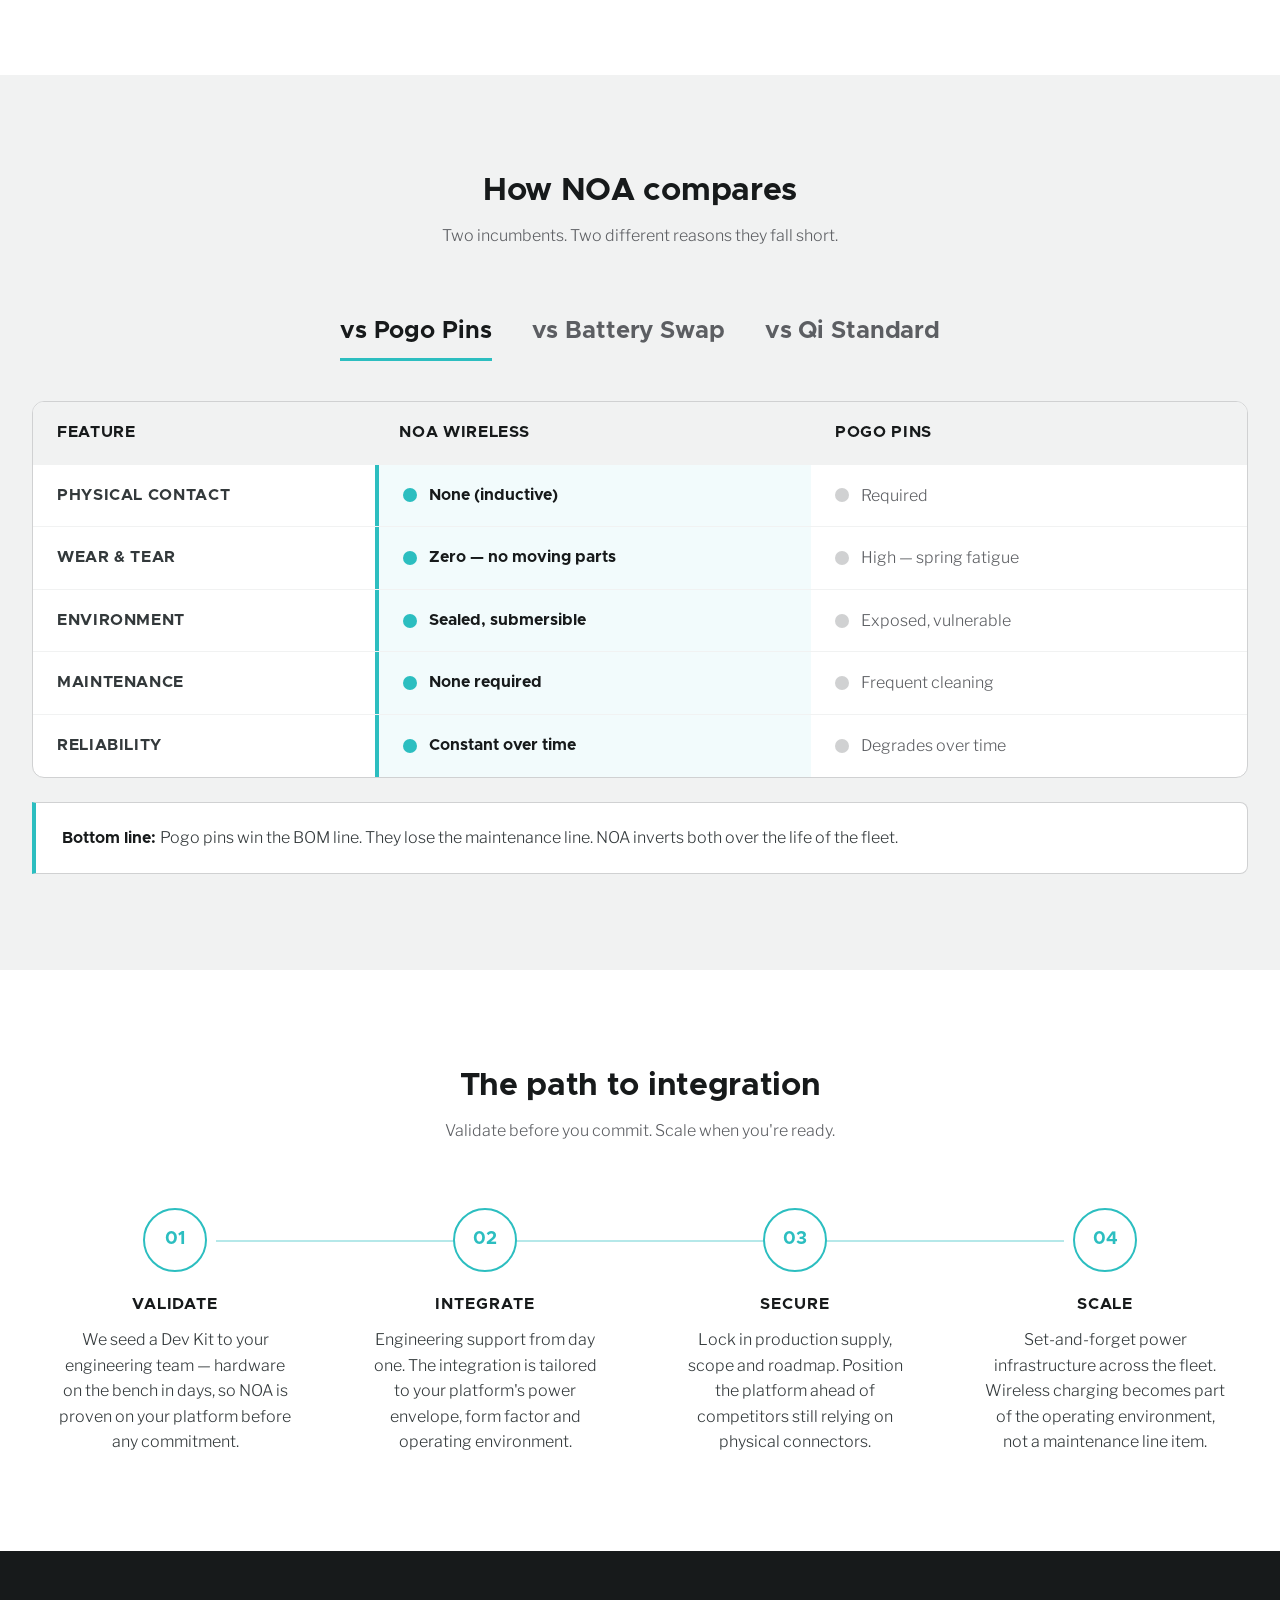
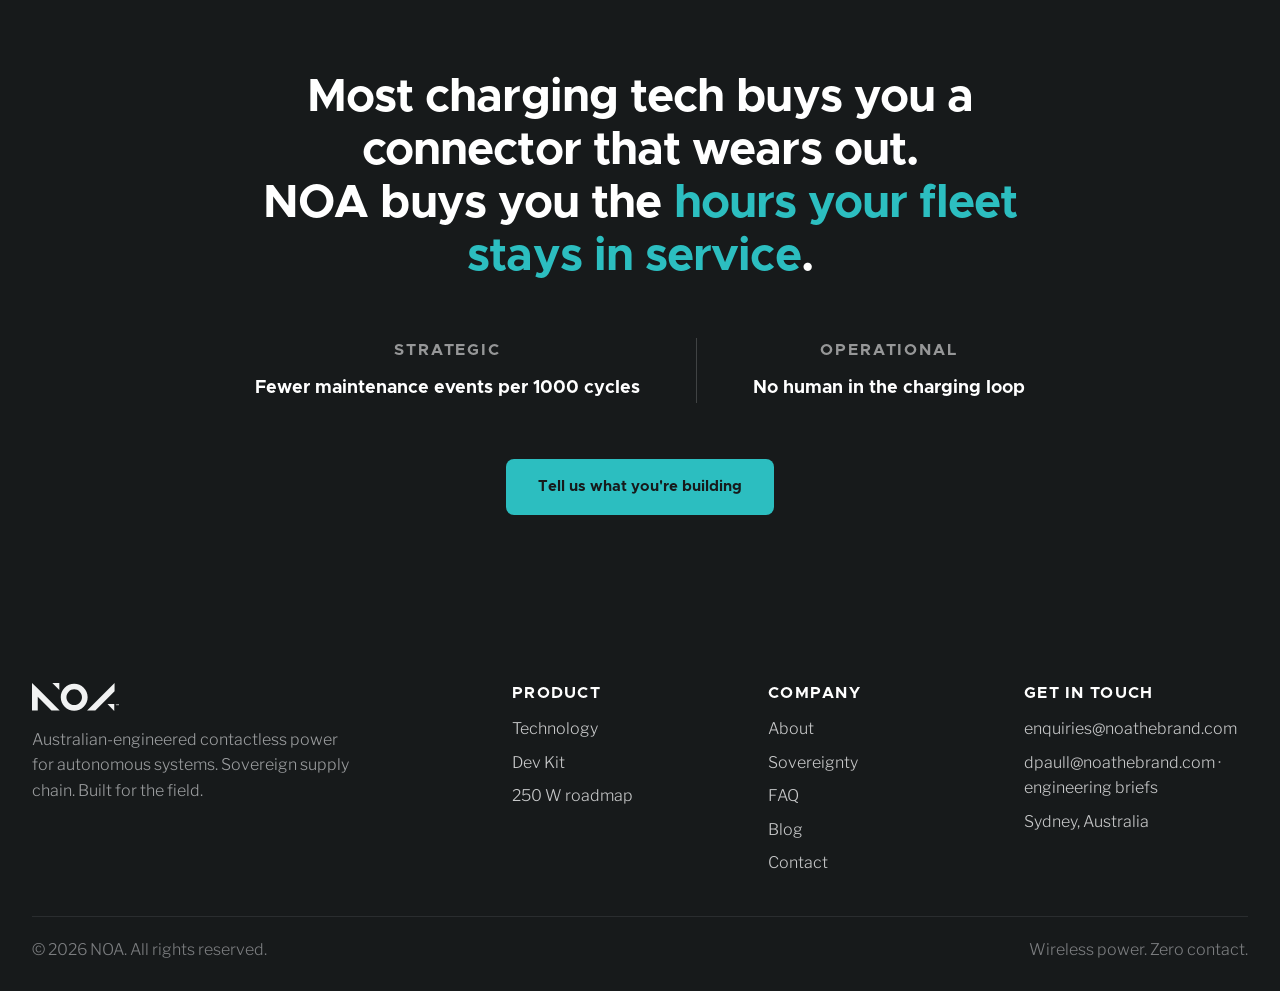
==== commit ddad907c: "Compress hero assets 70MB→8.6MB + image-first loading pattern" ====
--- a/index.html
+++ b/index.html
@@ -10,11 +10,11 @@
 <meta property="og:title" content="NOA — Wireless Power. Zero Contact." />
 <meta property="og:description" content="Australian-engineered contactless wireless power for autonomous platforms. Sovereign supply chain. Built for the field." />
 <meta property="og:type" content="website" />
-<meta property="og:image" content="assets/hero-bg.png" />
+<meta property="og:image" content="assets/hero-og.jpg" />
 <meta name="twitter:card" content="summary_large_image" />
 <meta name="twitter:title" content="NOA — Wireless Power. Zero Contact." />
 <meta name="twitter:description" content="Australian-engineered contactless wireless power for autonomous platforms. Sovereign supply chain. Built for the field." />
-<meta name="twitter:image" content="assets/hero-bg.png" />
+<meta name="twitter:image" content="assets/hero-og.jpg" />
 <link rel="icon" type="image/svg+xml" href="assets/logo.svg" />
 
 <link rel="preconnect" href="https://fonts.googleapis.com">
@@ -193,7 +193,7 @@
 .hero{
   position: relative;
   min-height: 675px;
-  background: #0d0e10;
+  background: #0d0e10 url('assets/hero-bg.webp') center bottom / cover no-repeat;
   color: #f8f8f8;
   overflow: hidden;
 }
@@ -205,6 +205,11 @@
   object-fit: cover;
   object-position: center bottom;
   z-index: 0;
+  opacity: 0;
+  transition: opacity 0.5s ease;
+}
+.hero__video.is-playing{
+  opacity: 1;
 }
 .btn{
   display: inline-flex; align-items: center; justify-content: center;
@@ -957,16 +962,34 @@
 
 <!-- ============ HERO ============ -->
 <section class="hero" aria-label="NOA introduction">
-  <video class="hero__video" autoplay muted loop playsinline poster="assets/hero-bg.png" aria-hidden="true">
+  <video class="hero__video" autoplay muted loop playsinline preload="none" aria-hidden="true">
     <source src="assets/NOA-hero-desktop.mp4" type="video/mp4" />
   </video>
   <script>
+    /* Image-first hero loader.
+       Mobile (<= 768px): remove video entirely — CSS background image is the hero.
+       Desktop: preload video and fade it in over the background image once it can play.
+       If the video never loads, the background image stays visible — no black flash. */
     (function(){
       var w = window.innerWidth || document.documentElement.clientWidth || screen.width;
-      if(w > 0 && w <= 768){
-        var v = document.currentScript.previousElementSibling;
-        v.querySelector('source').src = 'assets/NOA-hero-mobile.mp4';
-        v.load();
+      var video = document.currentScript.previousElementSibling;
+      if(!video) return;
+
+      if(w <= 768){
+        video.parentNode.removeChild(video);
+        return;
+      }
+
+      video.preload = 'auto';
+      video.load();
+
+      var showVideo = function(){
+        video.classList.add('is-playing');
+      };
+      if(video.readyState >= 3){
+        showVideo();
+      } else {
+        video.addEventListener('canplay', showVideo, { once: true });
       }
     })();
   </script>
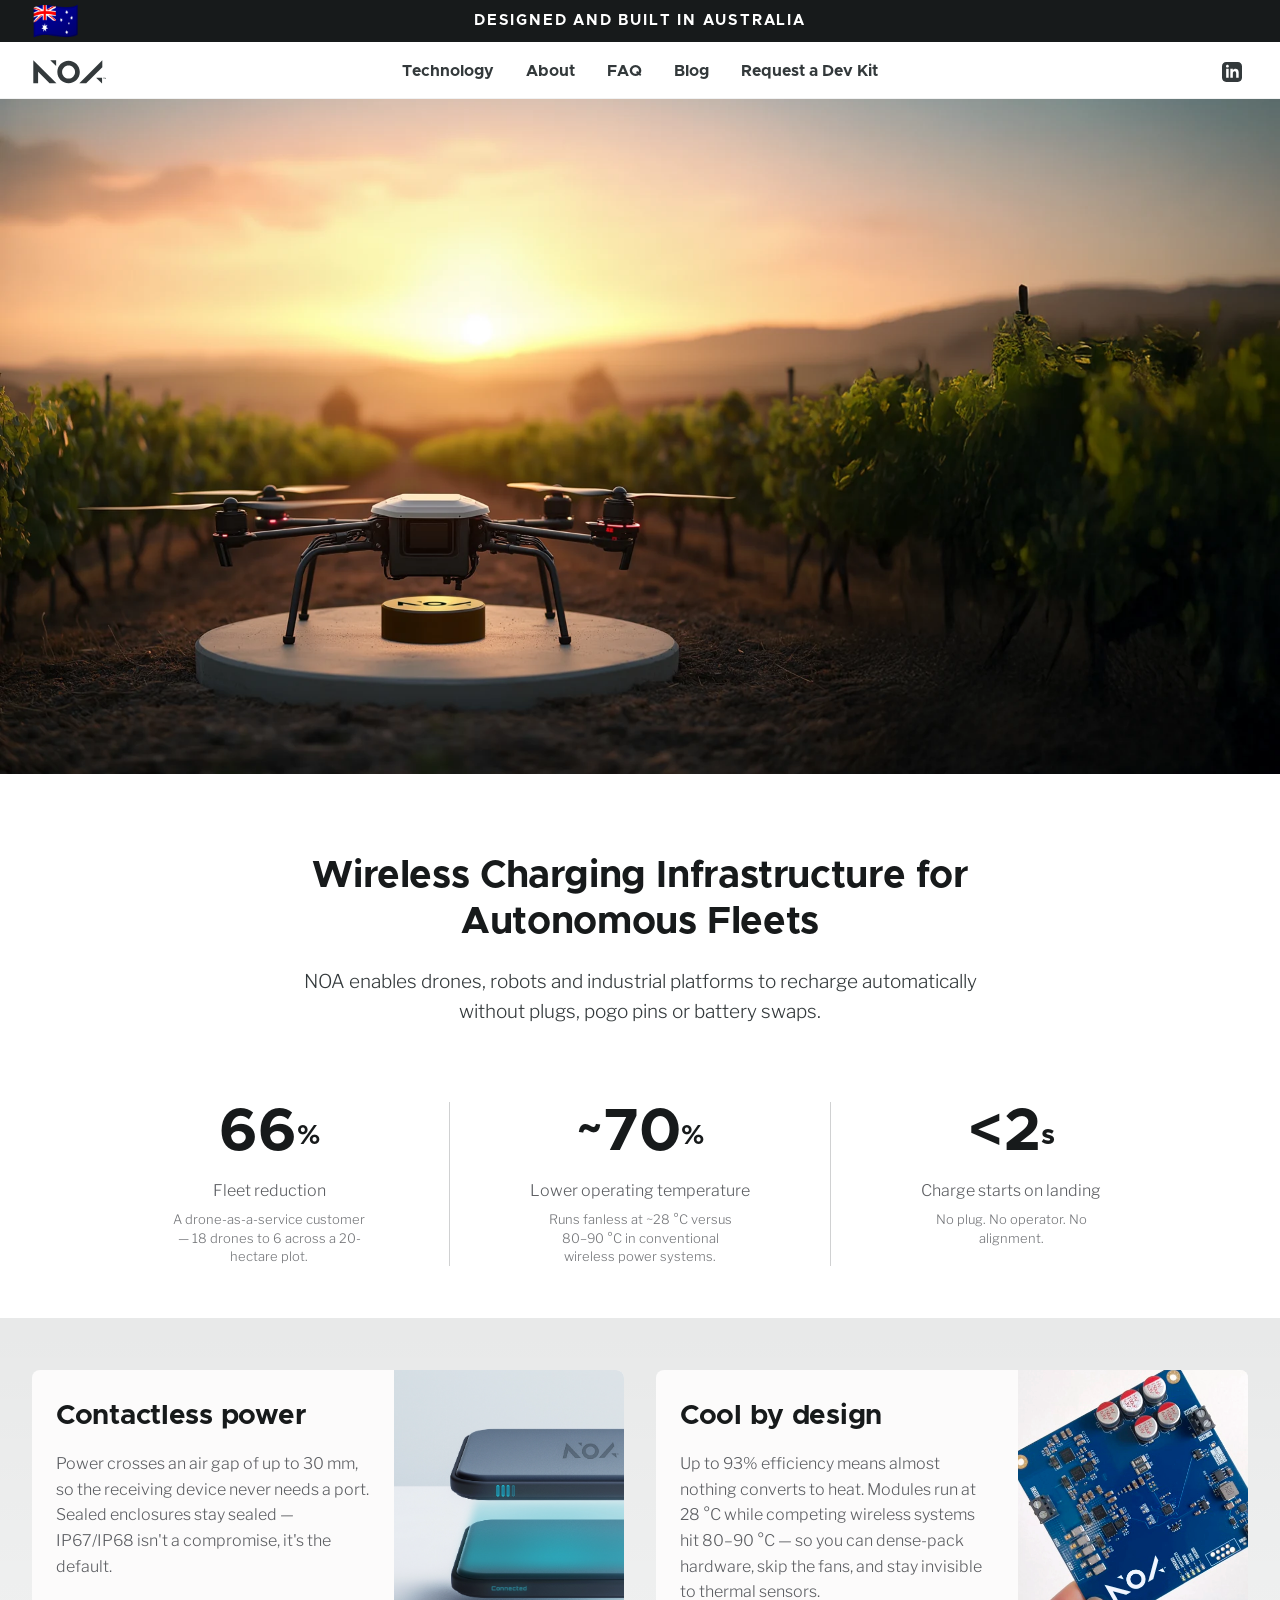
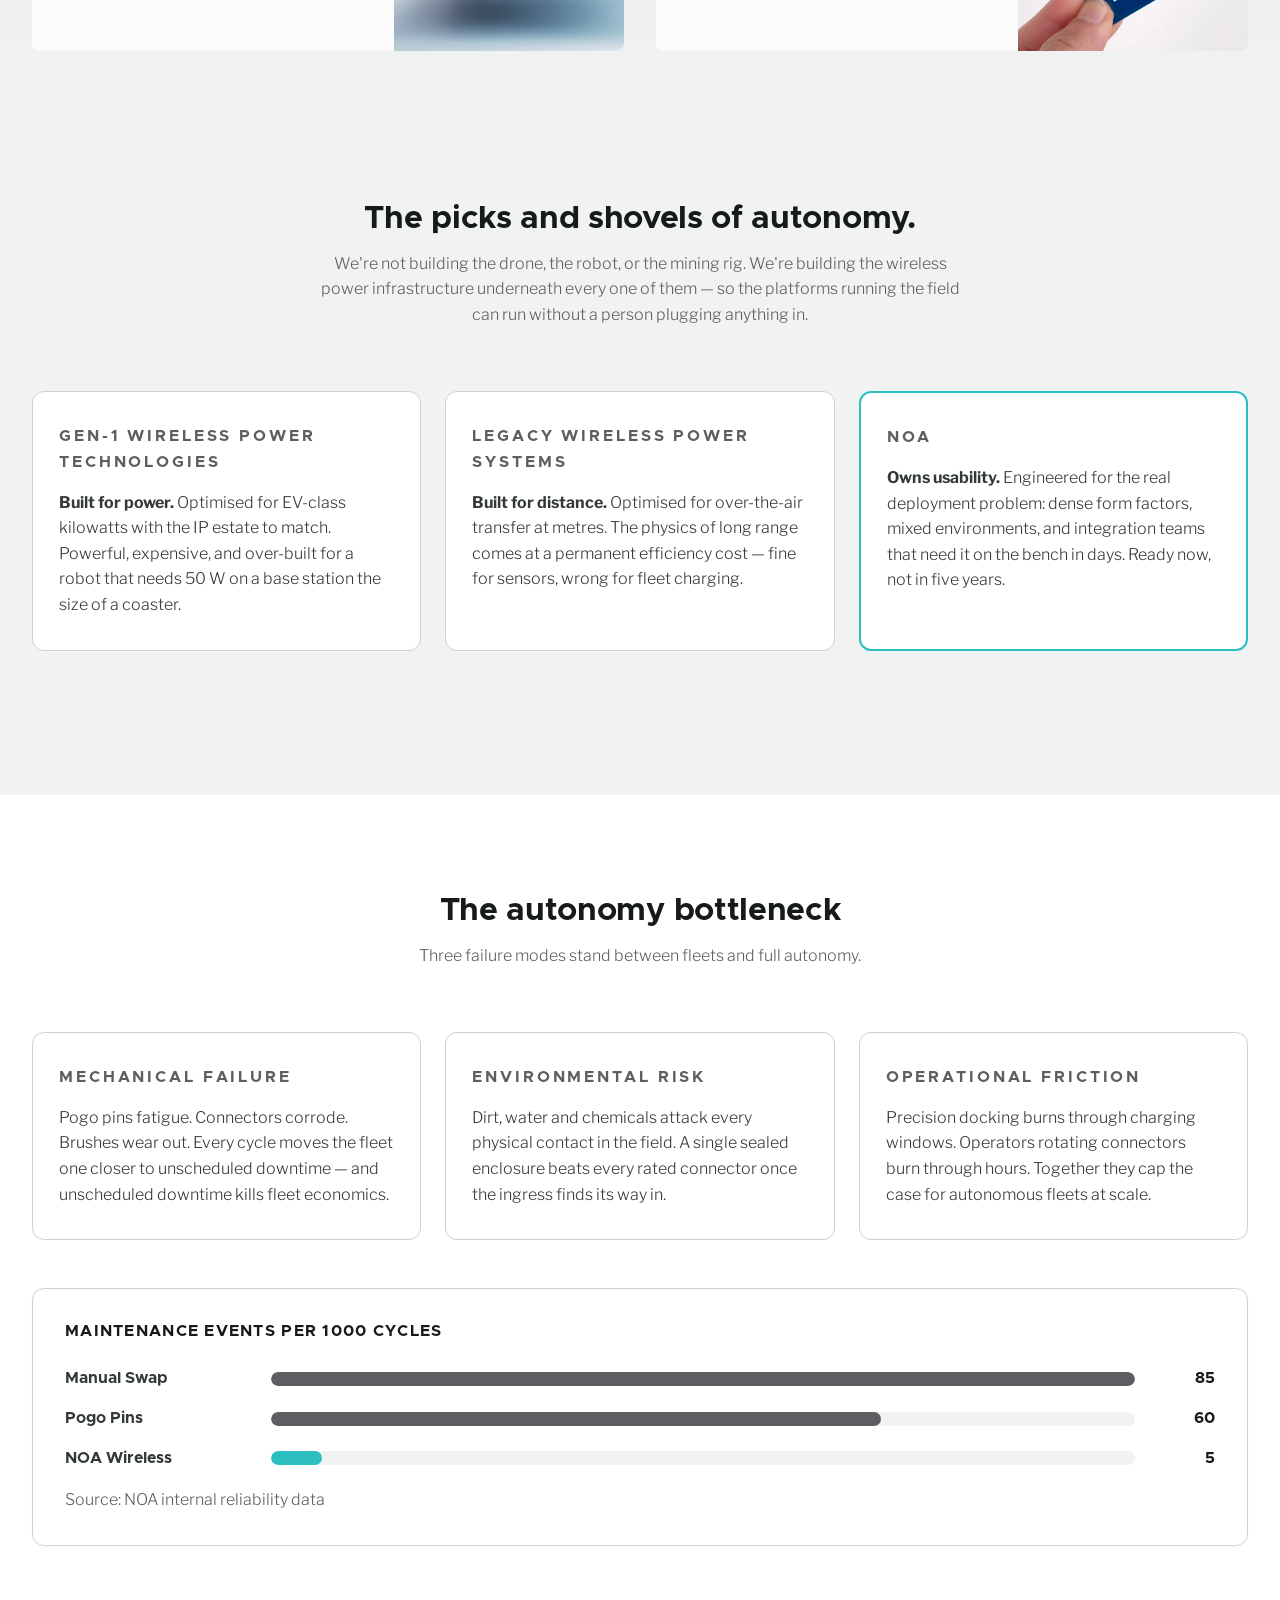
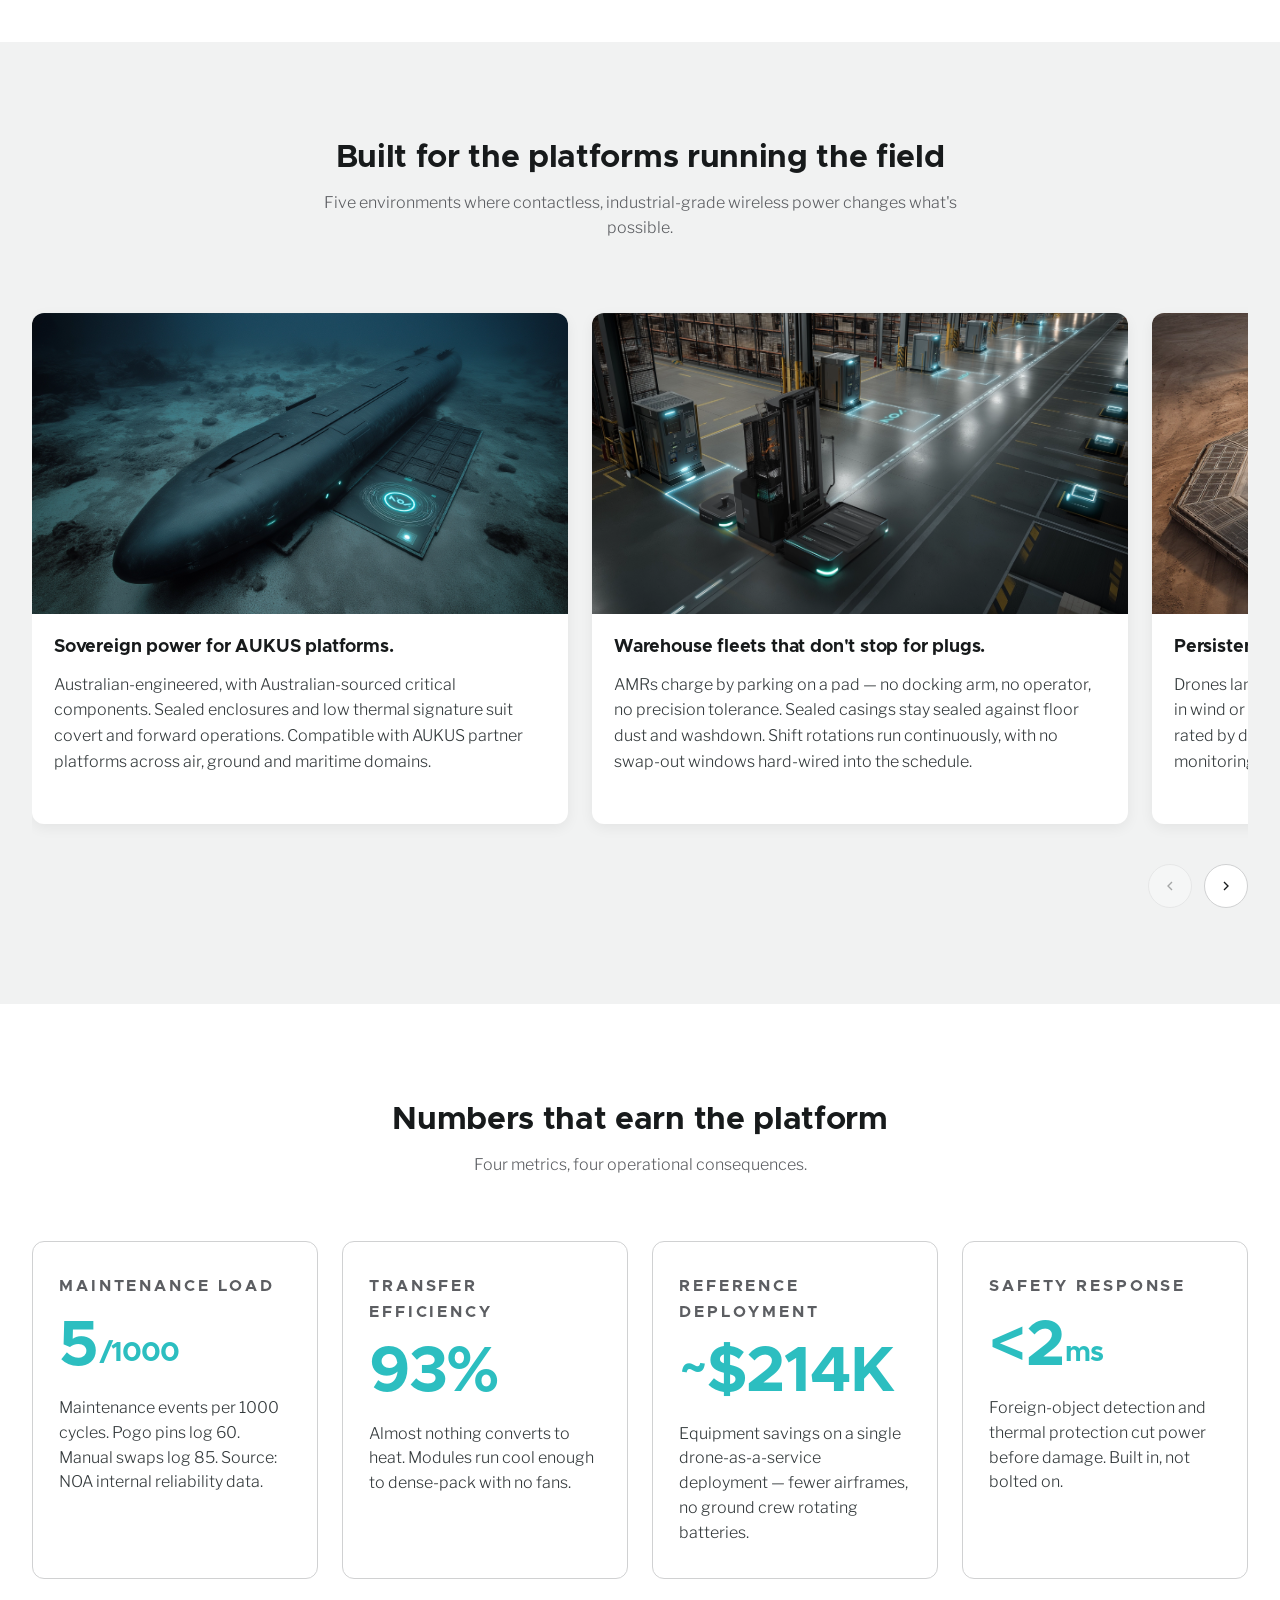
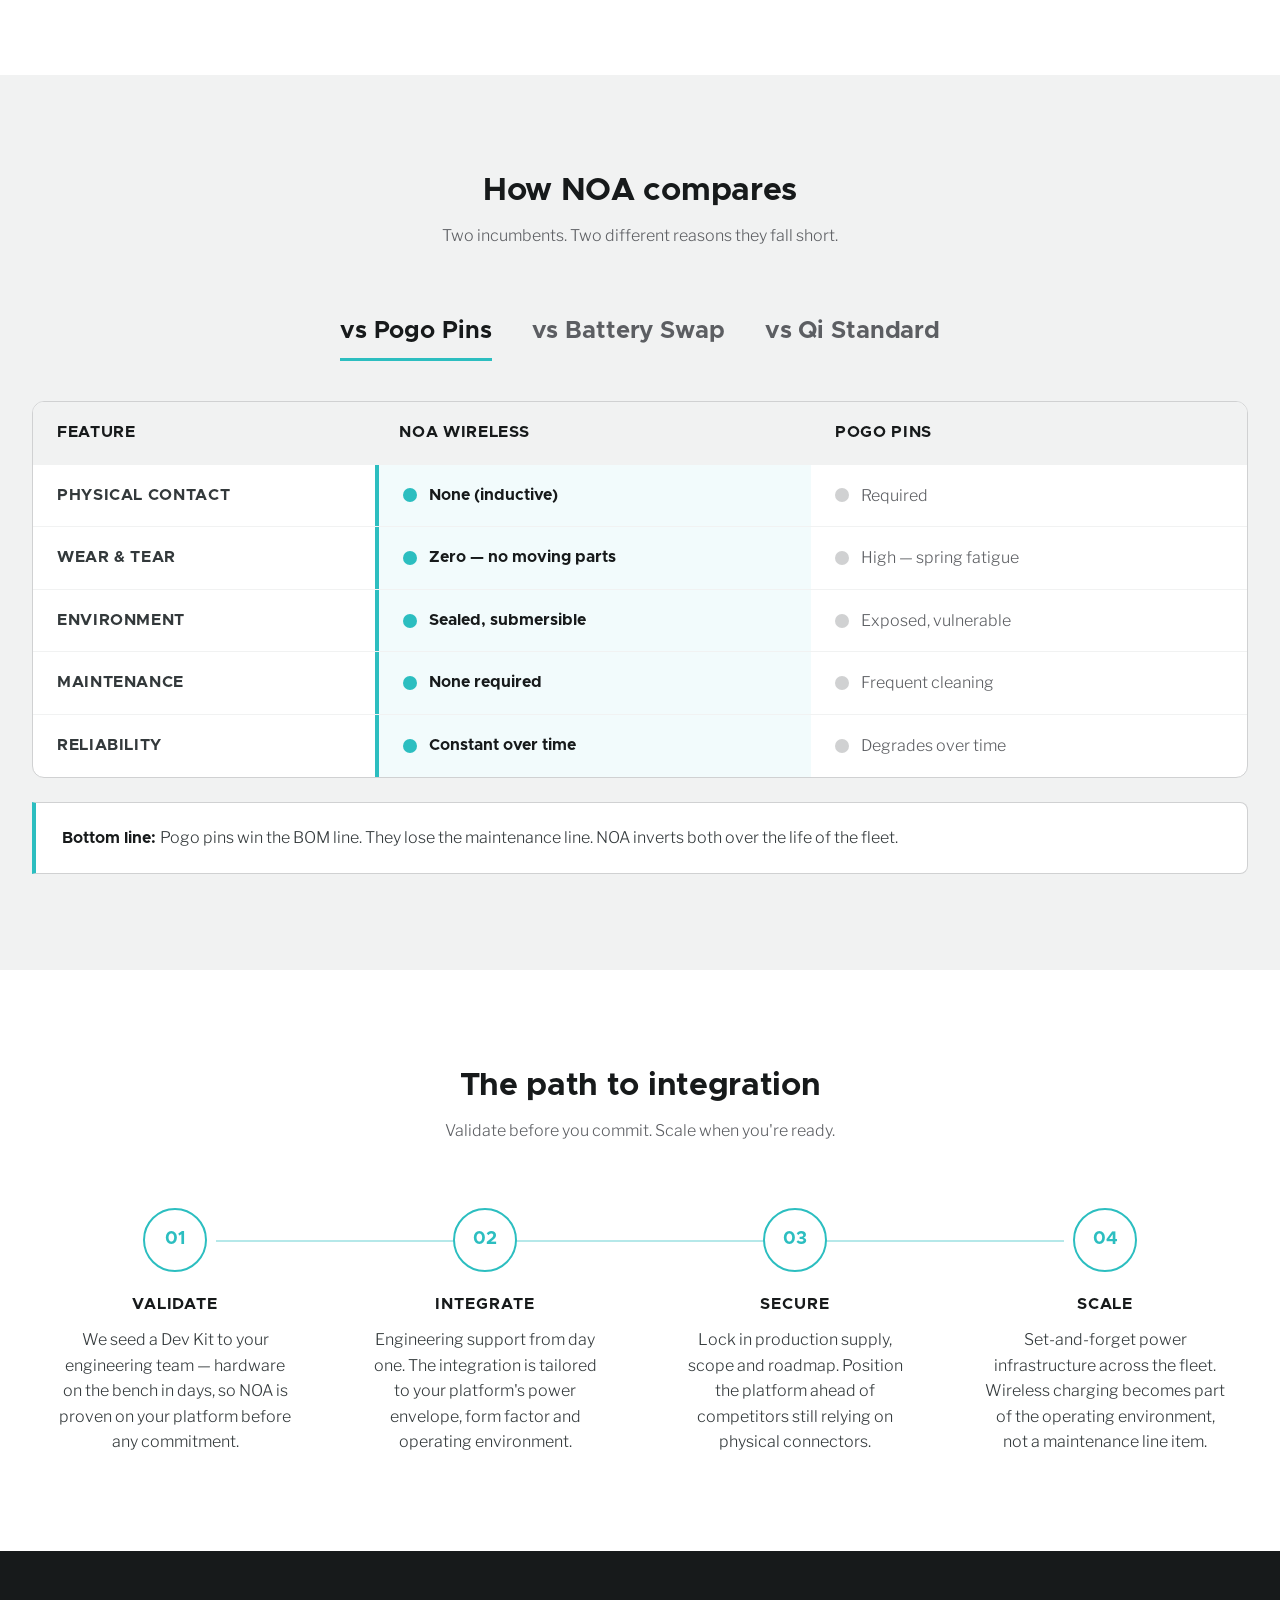
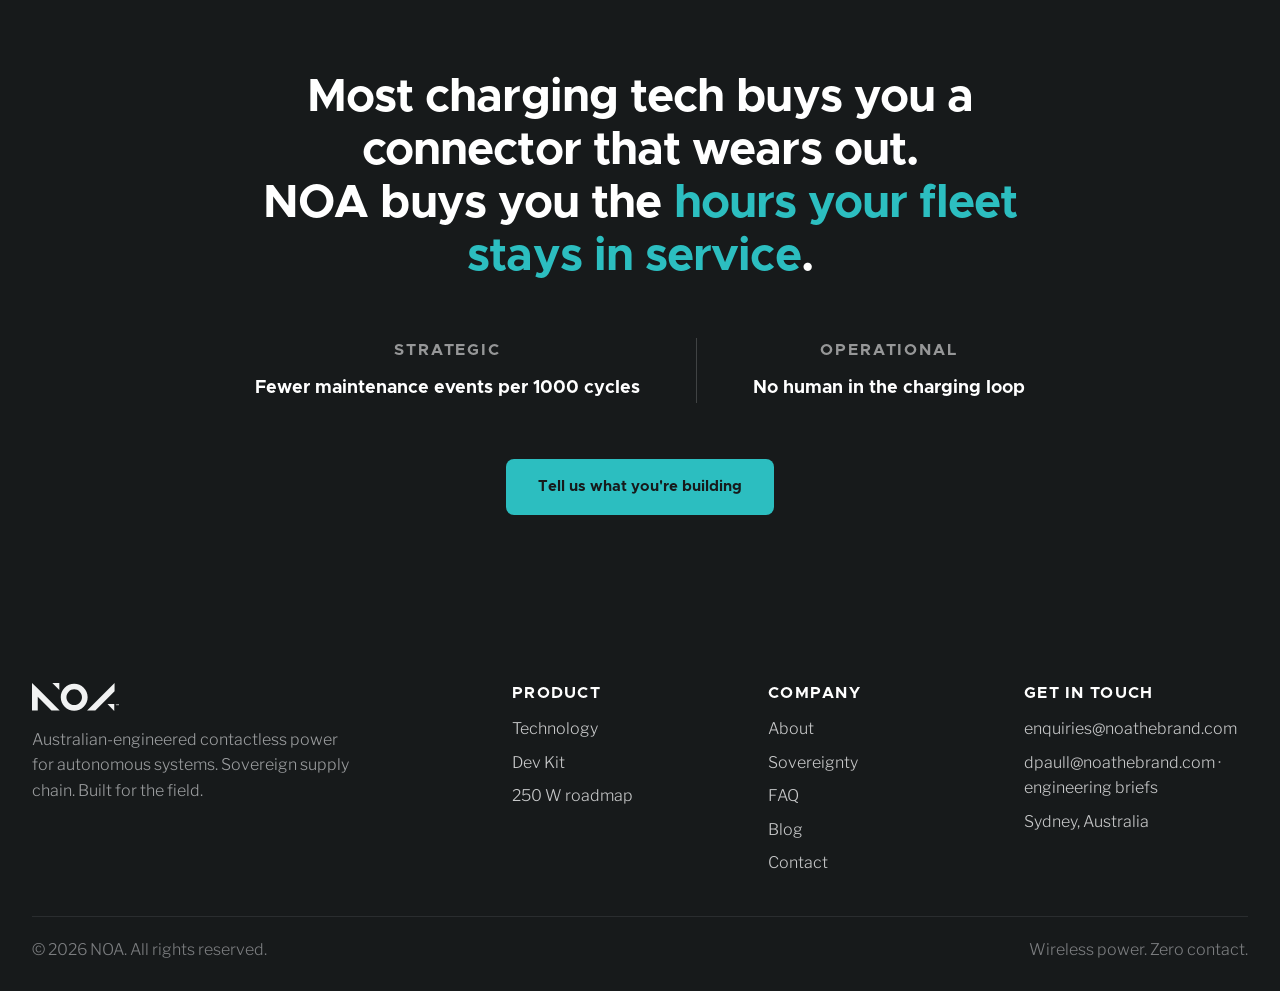
==== commit 40b8c245: "Apply client feedback v1+v2: air gap 30mm platform range; Dev Kit hard specs + Kit Contents block; 5" ====
--- a/index.html
+++ b/index.html
@@ -4,7 +4,7 @@
 <meta charset="utf-8" />
 <meta name="viewport" content="width=device-width, initial-scale=1" />
 <title>NOA — Wireless Power. Zero Contact.</title>
-<meta name="description" content="Australian-engineered contactless wireless power for autonomous platforms. 1–500W programmable, up to 93% efficiency, 28°C operating temperature, 5–20mm air gap. Sovereign supply chain." />
+<meta name="description" content="Australian-engineered contactless wireless power for autonomous platforms. 1–500W programmable, up to 93% efficiency, 28°C operating temperature, air gap up to 30mm. Sovereign supply chain." />
 
 <!-- Open Graph / LinkedIn / Twitter share previews -->
 <meta property="og:title" content="NOA — Wireless Power. Zero Contact." />
@@ -1034,7 +1034,7 @@
       <div class="feature-card__body">
         <div>
           <h3 class="feature-card__title">Contactless power</h3>
-          <p class="feature-card__desc">Power crosses a 5–20&nbsp;mm air gap, so the receiving device never needs a port. Sealed enclosures stay sealed — IP67/IP68 isn't a compromise, it's the default.</p>
+          <p class="feature-card__desc">Power crosses an air gap of up to 30&nbsp;mm, so the receiving device never needs a port. Sealed enclosures stay sealed — IP67/IP68 isn't a compromise, it's the default.</p>
         </div>
       </div>
       <div class="feature-card__media feature-card__media--charging" role="img" aria-label="Wireless charging pad"></div>
